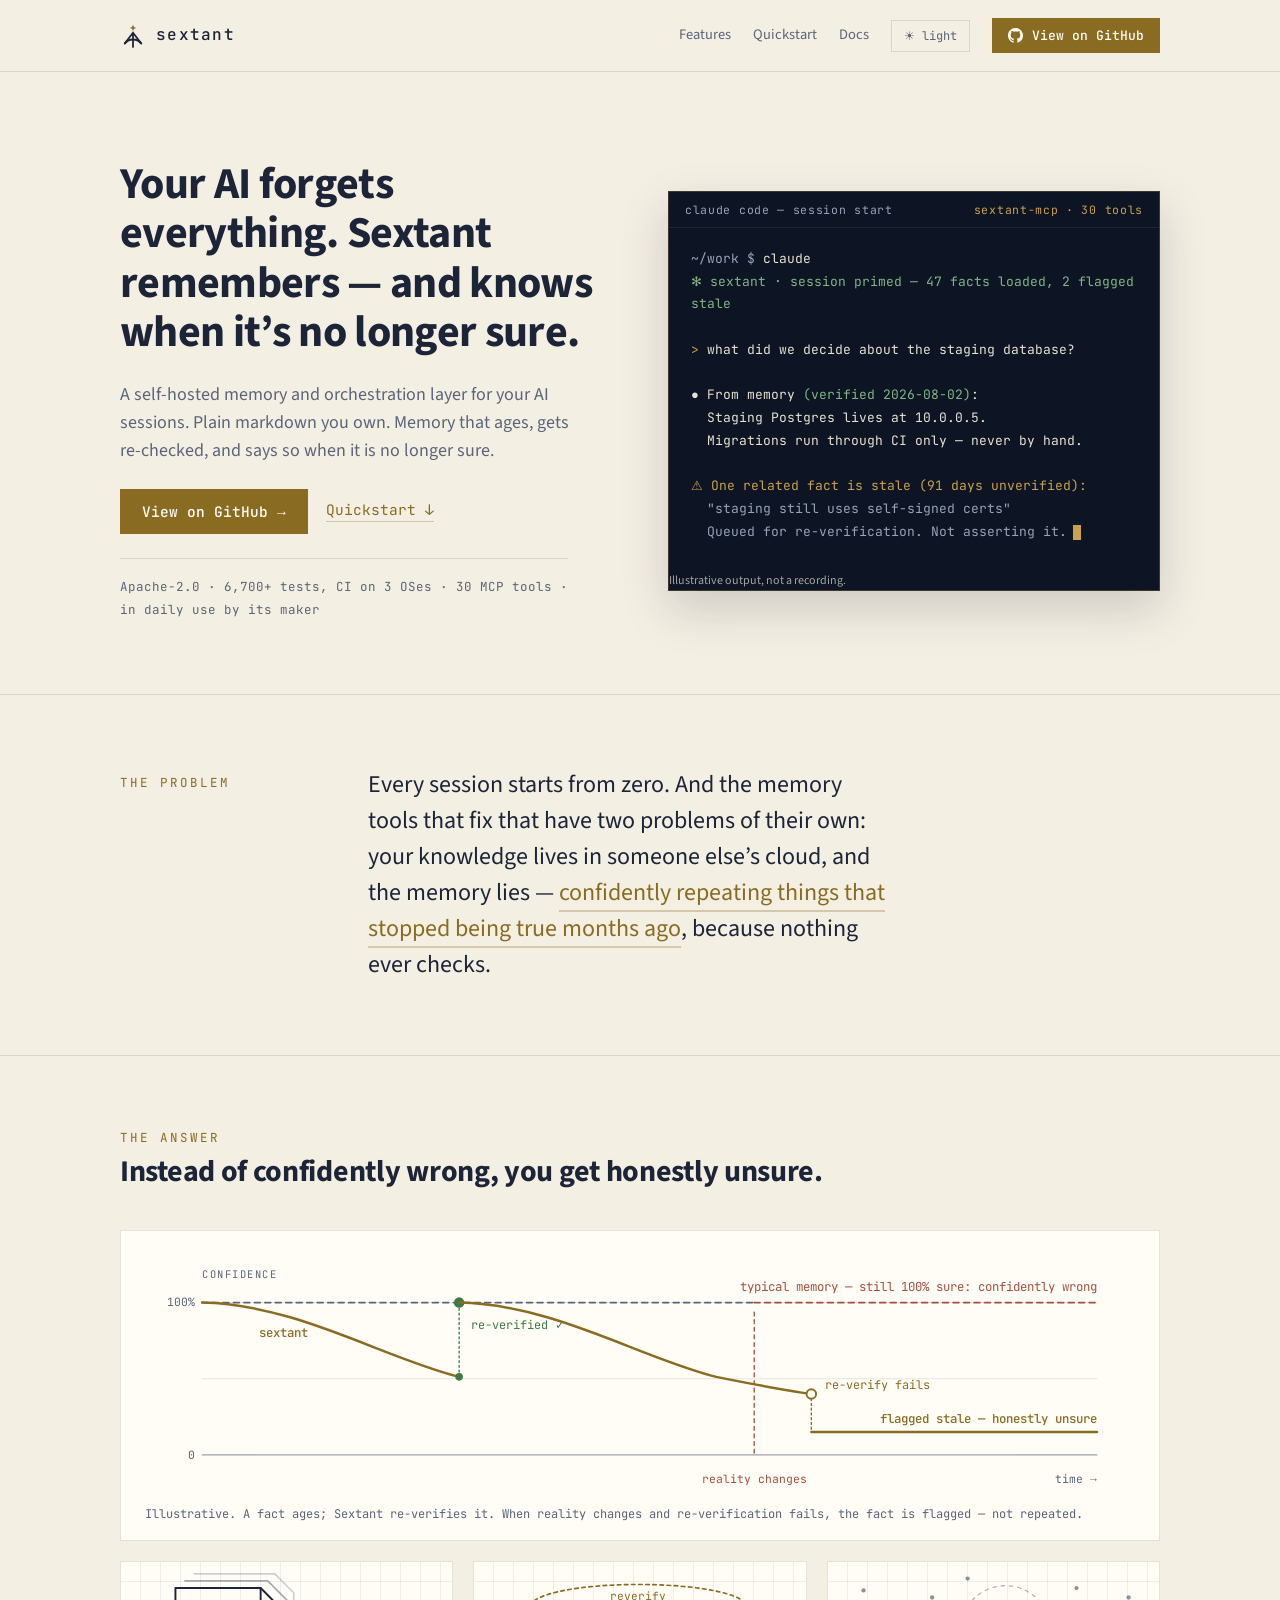
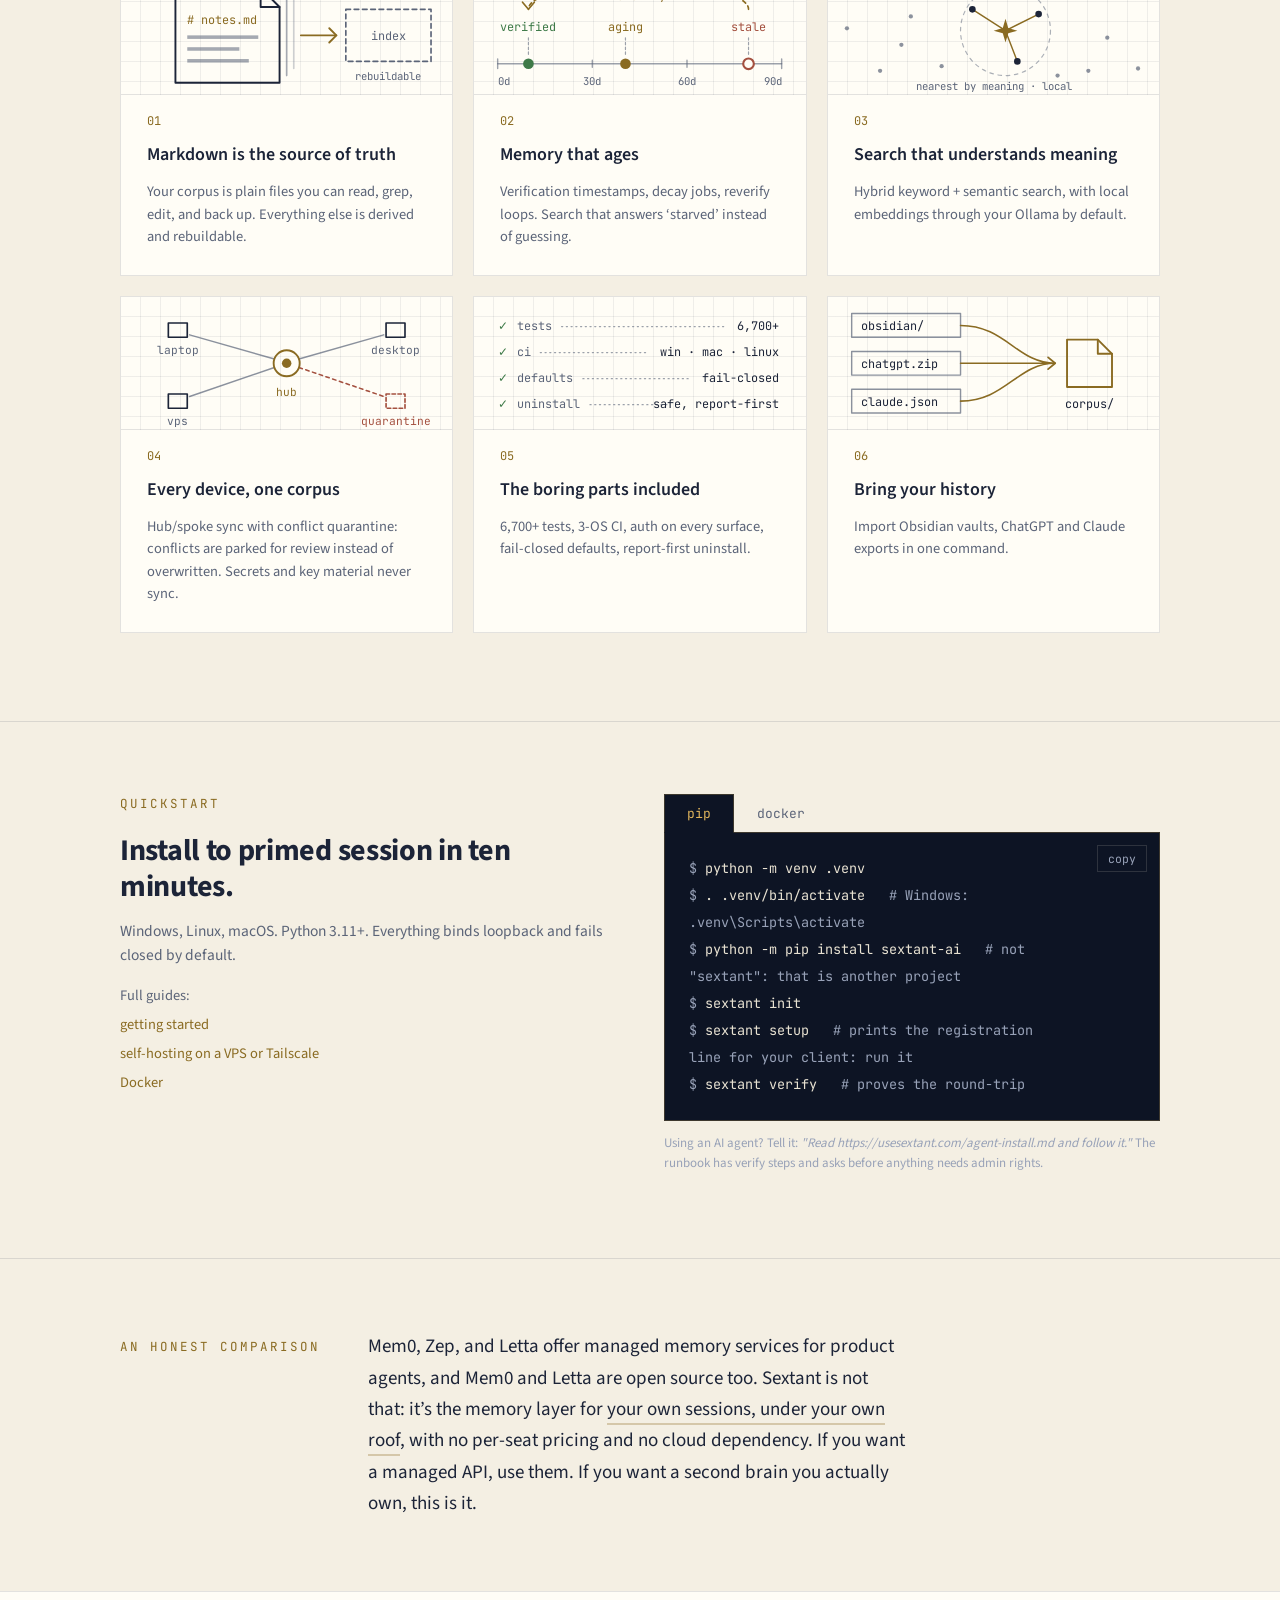
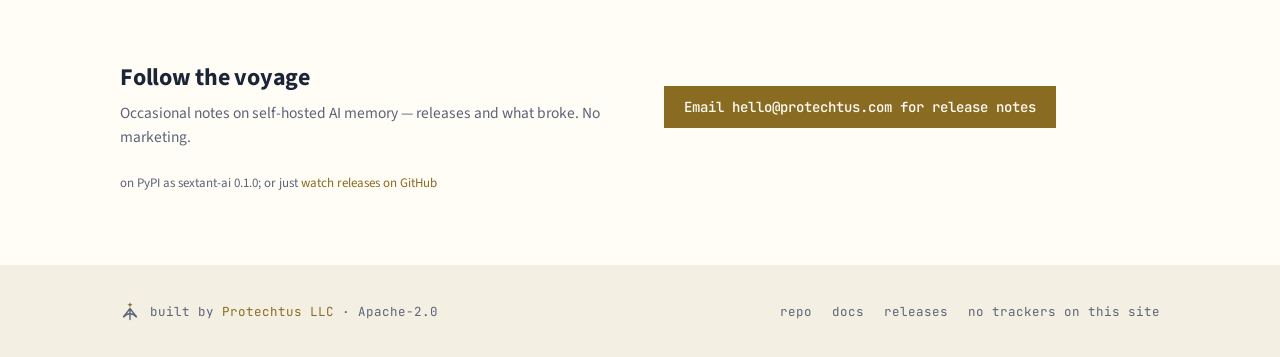
==== index.html @ b3122907 "facts: refresh printed numbers (2026-11-25) keys: sextant.tests_rounded, sextant.version_v, site.ver" ====
<!doctype html>
<html lang="en">
<head>
<meta charset="utf-8">
<meta name="viewport" content="width=device-width,initial-scale=1">
<title>Sextant: open-source AI memory that knows when it’s no longer sure</title>
<meta name="description" content="Open-source, self-hosted memory and orchestration for your AI sessions and agents: an MCP server, plain Markdown you own, memory that ages, gets re-checked and says when it is unsure.">
<meta name="theme-color" content="#0A0F1C">
<script>(function(){var t;try{t=localStorage.getItem('sextant-theme')}catch(e){}if(!t)t=matchMedia('(prefers-color-scheme: light)').matches?'light':'dark';document.documentElement.dataset.theme=t})()</script>
<link rel="preload" href="assets/fonts/source-sans-3-400.woff2" as="font" type="font/woff2" crossorigin>
<link rel="preload" href="assets/fonts/source-sans-3-700.woff2" as="font" type="font/woff2" crossorigin>
<link rel="stylesheet" href="assets/site.css">
<link rel="icon" href="favicon.ico" sizes="any">
<link rel="icon" href="brand/favicon/favicon.svg" type="image/svg+xml">
<link rel="apple-touch-icon" href="brand/favicon/apple-touch-icon.png">
<link rel="manifest" href="site.webmanifest">
<link rel="canonical" href="https://usesextant.com/">
<meta property="og:type" content="website">
<meta property="og:site_name" content="Sextant">
<meta property="og:title" content="Sextant — open-source, self-hosted AI memory">
<meta property="og:description" content="Instead of confidently wrong, you get honestly unsure.">
<meta property="og:url" content="https://usesextant.com/">
<meta property="og:image" content="https://usesextant.com/brand/social/og-image-1200x630.png">
<meta property="og:image:width" content="1200"><meta property="og:image:height" content="630">
<meta property="og:image:alt" content="Sextant: Your AI forgets everything. Sextant remembers — and knows when it’s no longer sure.">
<meta name="twitter:card" content="summary_large_image">
<script type="application/ld+json">{"@context":"https://schema.org","@type":"SoftwareApplication","name":"Sextant","applicationCategory":"DeveloperApplication","operatingSystem":"Windows, macOS, Linux","license":"https://www.apache.org/licenses/LICENSE-2.0","url":"https://usesextant.com","codeRepository":"https://github.com/protechtus/sextant","offers":{"@type":"Offer","price":"0","priceCurrency":"USD"},"isAccessibleForFree":true,"keywords":"AI agent memory, MCP server, Model Context Protocol, local-first, self-hosted, LLM orchestration, open source","author":{"@type":"Organization","@id":"https://protechtus.com/#org","name":"Protechtus LLC","url":"https://protechtus.com","sameAs":["https://github.com/protechtus","https://pittsjay.com/protechtus.html"]},"creator":{"@type":"Person","@id":"https://pittsjay.com/#person","name":"Jay Pitts","url":"https://pittsjay.com/"}}</script>
</head>
<body>
<a class="skip" href="#main">Skip to content</a>
<nav class="top" aria-label="Primary"><div class="wrap">
<a class="brand" href="/" aria-label="Sextant home"><svg width="26" height="26" viewBox="0 0 32 32" aria-hidden="true"><path d="M16 2 L17.2 4.8 L20 6 L17.2 7.2 L16 10 L14.8 7.2 L12 6 L14.8 4.8 Z" fill="var(--brass)"/><path d="M16 12 L6 25 M16 12 L26 25 M16 12 L16 29.5" stroke="currentColor" stroke-width="2.2" fill="none" stroke-linecap="round" stroke-linejoin="round"/><path d="M6 25 A13 13 0 0 1 26 25" stroke="currentColor" stroke-width="2.6" fill="none" stroke-linecap="round"/></svg><span>sextant</span></a>
<div class="nav-links"><a href="#features">Features</a><a href="#quickstart">Quickstart</a><a href="https://github.com/protechtus/sextant/tree/main/docs">Docs</a><button class="ghost" id="theme" type="button">☾ dark</button><a class="btn sm" href="https://github.com/protechtus/sextant"><svg width="15" height="15" viewBox="0 0 16 16" fill="currentColor" aria-hidden="true"><path d="M8 0C3.58 0 0 3.58 0 8c0 3.54 2.29 6.53 5.47 7.59.4.07.55-.17.55-.38 0-.19-.01-.82-.01-1.49-2.01.37-2.53-.49-2.69-.94-.09-.23-.48-.94-.82-1.13-.28-.15-.68-.52-.01-.53.63-.01 1.08.58 1.23.82.72 1.21 1.87.87 2.33.66.07-.52.28-.87.51-1.07-1.78-.2-3.640-.89-3.64-3.95 0-.87.31-1.59.82-2.15-.08-.2-.36-1.02.08-2.12 0 0 .67-.21 2.2.82.64-.18 1.32-.27 2-.27s1.36.09 2 .27c1.53-1.04 2.2-.82 2.2-.82.44 1.1.16 1.92.08 2.12.51.56.82 1.27.82 2.15 0 3.070-1.87 3.75-3.65 3.95.29.25.54.73.54 1.48 0 1.07-.01 1.93-.01 2.2 0 .21.15.46.55.38A8.01 8.01 0 0 0 16 8c0-4.42-3.58-8-8-8z"/></svg> View on GitHub</a></div>
</div></nav>
<main id="main">
<header class="hero" id="top"><div class="stars" aria-hidden="true"></div><div class="wrap">
<div class="hero-copy">
<h1>Your AI forgets everything. Sextant remembers — and knows when it’s no longer sure.</h1>
<p class="lede">A self-hosted memory and orchestration layer for your AI sessions. Plain markdown you own. Memory that ages, gets re-checked, and says so when it is no longer sure.</p>
<div class="ctas"><a class="btn" href="https://github.com/protechtus/sextant">View on GitHub →</a><a class="textlink" href="#quickstart">Quickstart ↓</a></div>
<p class="proof"><span data-fact="sextant.license">Apache-2.0</span> · <span data-fact="sextant.tests_rounded">6,700+</span> tests, CI on <span data-fact="sextant.ci_os_count">3</span> OSes · <span data-fact="sextant.mcp_tools">30</span> MCP tools · in daily use by its maker</p>
</div>
<figure class="term" style="margin:0" aria-label="Example Claude Code session primed by Sextant">
<div class="term-bar"><span>claude code — session start</span><b>sextant-mcp · <span data-fact="sextant.mcp_tools">30</span> tools</b></div>
<pre><span class="t-mut">~/work $</span> claude
<span class="t-ok">✻ sextant · session primed — 47 facts loaded, 2 flagged stale</span>

<span class="t-warn">&gt;</span> what did we decide about the staging database?

● From memory <span class="t-ok">(verified 2026-08-02)</span>:
  Staging Postgres lives at 10.0.0.5.
  Migrations run through CI only — never by hand.

<span class="t-warn">⚠ One related fact is stale (91 days unverified):</span>
<span class="t-mut">  "staging still uses self-signed certs"
  Queued for re-verification. Not asserting it.</span><span class="cursor" aria-hidden="true"></span></pre>
<figcaption style="font-size:12px;opacity:.7;margin-top:8px">Illustrative output, not a recording.</figcaption></figure>
</div></header>

<section class="band" aria-labelledby="k-problem"><div class="wrap split">
<div class="kicker" id="k-problem">The problem</div>
<p class="statement">Every session starts from zero. And the memory tools that fix that have two problems of their own: your knowledge lives in someone else’s cloud, and the memory lies — <em>confidently repeating things that stopped being true months ago</em>, because nothing ever checks.</p>
</div></section>

<section class="band" id="features" aria-labelledby="h-features"><div class="wrap">
<div class="kicker">The answer</div>
<h2 id="h-features">Instead of confidently wrong, you get honestly unsure.</h2>
<figure class="chart"><div class="chart-scroll"><svg viewBox="0 0 1040 250" role="img" aria-label="Confidence over time: typical memory stays 100 percent sure after reality changes; Sextant decays, re-verifies, and flags the fact stale" style="display:block;width:100%;min-width:680px"><path d="M60 50 H1000 M60 130 H1000" fill="none" stroke-width="1" stroke-linecap="round" stroke-linejoin="round" style="stroke:var(--muted)" opacity=".18"></path><text x="52" y="54" text-anchor="end" font-family="JetBrains Mono, monospace" font-size="12"  style="fill:var(--muted)">100%</text><text x="52" y="214" text-anchor="end" font-family="JetBrains Mono, monospace" font-size="12"  style="fill:var(--muted)">0</text><text x="60" y="24" text-anchor="start" font-family="JetBrains Mono, monospace" font-size="11" letter-spacing="1.6" style="fill:var(--muted)">CONFIDENCE</text><text x="1000" y="240" text-anchor="end" font-family="JetBrains Mono, monospace" font-size="12"  style="fill:var(--muted)">time →</text><path d="M60 210 H1000" fill="none" stroke-width="1.2" stroke-linecap="round" stroke-linejoin="round" style="stroke:var(--muted)" opacity=".6"></path><path d="M640 60 V210" fill="none" stroke-width="1.4" stroke-linecap="round" stroke-linejoin="round" style="stroke:var(--red)" stroke-dasharray="4 4"></path><text x="640" y="240" text-anchor="middle" font-family="JetBrains Mono, monospace" font-size="12"  style="fill:var(--red)">reality changes</text><path d="M60 50 H640" fill="none" stroke-width="2" stroke-linecap="round" stroke-linejoin="round" style="stroke:var(--muted)" stroke-dasharray="6 5"></path><path d="M640 50 H1000" fill="none" stroke-width="2" stroke-linecap="round" stroke-linejoin="round" style="stroke:var(--red)" stroke-dasharray="6 5"></path><text x="1000" y="38" text-anchor="end" font-family="JetBrains Mono, monospace" font-size="13"  style="fill:var(--red)">typical memory — still 100% sure: confidently wrong</text><path d="M60 50 C160 52 250 108 330 128" fill="none" stroke-width="2.6" stroke-linecap="round" stroke-linejoin="round" style="stroke:var(--brass)"></path><path d="M330 128 V50" fill="none" stroke-width="1.4" stroke-linecap="round" stroke-linejoin="round" style="stroke:var(--green)" stroke-dasharray="2 3"></path><circle cx="330" cy="128" r="4" style="fill:var(--green)"></circle><circle cx="330" cy="50" r="5.5" style="fill:var(--green)"></circle><text x="342" y="78" text-anchor="start" font-family="JetBrains Mono, monospace" font-size="12.5"  style="fill:var(--green)">re-verified ✓</text><path d="M330 50 C430 52 520 108 600 128 C640 136 670 142 700 146" fill="none" stroke-width="2.6" stroke-linecap="round" stroke-linejoin="round" style="stroke:var(--brass)"></path><circle cx="700" cy="146" r="5" fill="none" stroke-width="2" stroke-linecap="round" stroke-linejoin="round" style="stroke:var(--brass);fill:var(--panel)"></circle><text x="714" y="141" text-anchor="start" font-family="JetBrains Mono, monospace" font-size="12.5"  style="fill:var(--brass)">re-verify fails</text><path d="M700 151 V186" fill="none" stroke-width="1.4" stroke-linecap="round" stroke-linejoin="round" style="stroke:var(--brass)" stroke-dasharray="2 3"></path><path d="M700 186 H1000" fill="none" stroke-width="2.6" stroke-linecap="round" stroke-linejoin="round" style="stroke:var(--brass)"></path><text x="1000" y="176" text-anchor="end" font-family="JetBrains Mono, monospace" font-size="13" font-weight="500" style="fill:var(--brass)">flagged stale — honestly unsure</text><text x="120" y="86" text-anchor="start" font-family="JetBrains Mono, monospace" font-size="13" font-weight="500" style="fill:var(--brass)">sextant</text></svg></div><figcaption>Illustrative. A fact ages; Sextant re-verifies it. When reality changes and re-verification fails, the fact is flagged — not repeated.</figcaption></figure>
<ul class="features">
<li><div class="plate" aria-hidden="false"><svg viewBox="0 0 280 112" role="img" aria-label="A plain markdown file feeding a rebuildable index" style="display:block;width:100%;height:100%"><path d="M62 10 H130 L146 26 V90" fill="none" stroke-width="1.4" stroke-linecap="round" stroke-linejoin="round" style="stroke:var(--muted)" opacity=".3"></path><path d="M54 16 H124 L140 32 V96" fill="none" stroke-width="1.4" stroke-linecap="round" stroke-linejoin="round" style="stroke:var(--muted)" opacity=".55"></path><path d="M46 22 H118 L134 38 V102 H46 Z" fill="none" stroke-width="1.6" stroke-linecap="round" stroke-linejoin="round" style="stroke:var(--text)"></path><path d="M118 22 V38 H134" fill="none" stroke-width="1.6" stroke-linecap="round" stroke-linejoin="round" style="stroke:var(--text)"></path><text x="56" y="52" text-anchor="start" font-family="JetBrains Mono, monospace" font-size="10"  style="fill:var(--brass)"># notes.md</text><rect x="56" y="62" width="60" height="3" style="fill:var(--muted)" opacity=".55"></rect><rect x="56" y="72" width="44" height="3" style="fill:var(--muted)" opacity=".55"></rect><rect x="56" y="82" width="52" height="3" style="fill:var(--muted)" opacity=".55"></rect><path d="M152 62 H182" fill="none" stroke-width="1.6" stroke-linecap="round" stroke-linejoin="round" style="stroke:var(--brass)"></path><path d="M176 56 L182 62 L176 68" fill="none" stroke-width="1.6" stroke-linecap="round" stroke-linejoin="round" style="stroke:var(--brass)"></path><rect x="190" y="40" width="72" height="44" stroke-dasharray="4 3" fill="none" stroke-width="1.4" stroke-linecap="round" stroke-linejoin="round" style="stroke:var(--muted)"></rect><text x="226" y="66" text-anchor="middle" font-family="JetBrains Mono, monospace" font-size="10"  style="fill:var(--muted)">index</text><text x="226" y="100" text-anchor="middle" font-family="JetBrains Mono, monospace" font-size="9"  style="fill:var(--muted)">rebuildable</text></svg></div><span class="n">01</span><h3>Markdown is the source of truth</h3><p>Your corpus is plain files you can read, grep, edit, and back up. Everything else is derived and rebuildable.</p></li>
<li><div class="plate" aria-hidden="false"><svg viewBox="0 0 280 112" role="img" aria-label="Facts aging from verified to stale, then re-verified" style="display:block;width:100%;height:100%"><path d="M232 40 C232 12 46 12 46 40" fill="none" stroke-width="1.4" stroke-linecap="round" stroke-linejoin="round" style="stroke:var(--brass)" stroke-dasharray="3 3"></path><path d="M41 34 L46 40 L51 34" fill="none" stroke-width="1.4" stroke-linecap="round" stroke-linejoin="round" style="stroke:var(--brass)"></path><text x="139" y="32" text-anchor="middle" font-family="JetBrains Mono, monospace" font-size="9.5"  style="fill:var(--brass)">reverify</text><text x="46" y="58" text-anchor="middle" font-family="JetBrains Mono, monospace" font-size="10"  style="fill:var(--green)">verified</text><text x="128" y="58" text-anchor="middle" font-family="JetBrains Mono, monospace" font-size="10"  style="fill:var(--brass)">aging</text><text x="232" y="58" text-anchor="middle" font-family="JetBrains Mono, monospace" font-size="10"  style="fill:var(--red)">stale</text><path d="M46 64 V79 M128 64 V79 M232 64 V79" fill="none" stroke-width="1" stroke-linecap="round" stroke-linejoin="round" style="stroke:var(--muted)" stroke-dasharray="2 2" opacity=".6"></path><path d="M20 86 H260" fill="none" stroke-width="1.2" stroke-linecap="round" stroke-linejoin="round" style="stroke:var(--muted)" opacity=".6"></path><path d="M20 82 V90 M100 83 V89 M180 83 V89 M260 82 V90" fill="none" stroke-width="1.2" stroke-linecap="round" stroke-linejoin="round" style="stroke:var(--muted)" opacity=".6"></path><circle cx="46" cy="86" r="4.5" style="fill:var(--green)"></circle><circle cx="128" cy="86" r="4.5" style="fill:var(--brass)"></circle><circle cx="232" cy="86" r="4.5" fill="none" stroke-width="1.8" stroke-linecap="round" stroke-linejoin="round" style="stroke:var(--red);fill:var(--panel)"></circle><text x="20" y="104" text-anchor="start" font-family="JetBrains Mono, monospace" font-size="9"  style="fill:var(--muted)">0d</text><text x="100" y="104" text-anchor="middle" font-family="JetBrains Mono, monospace" font-size="9"  style="fill:var(--muted)">30d</text><text x="180" y="104" text-anchor="middle" font-family="JetBrains Mono, monospace" font-size="9"  style="fill:var(--muted)">60d</text><text x="260" y="104" text-anchor="end" font-family="JetBrains Mono, monospace" font-size="9"  style="fill:var(--muted)">90d</text></svg></div><span class="n">02</span><h3>Memory that ages</h3><p>Verification timestamps, decay jobs, reverify loops. Search that answers ‘starved’ instead of guessing.</p></li>
<li><div class="plate" aria-hidden="false"><svg viewBox="0 0 280 112" role="img" aria-label="A query star connected to its nearest neighbours by meaning" style="display:block;width:100%;height:100%"><circle cx="150" cy="58" r="38" fill="none" stroke-width="1" stroke-linecap="round" stroke-linejoin="round" style="stroke:var(--muted)" stroke-dasharray="3 4" opacity=".5"></circle><circle cx="30" cy="24" r="1.8" style="fill:var(--muted)" opacity=".7"></circle><circle cx="62" cy="70" r="1.8" style="fill:var(--muted)" opacity=".7"></circle><circle cx="44" cy="92" r="1.8" style="fill:var(--muted)" opacity=".7"></circle><circle cx="88" cy="30" r="1.8" style="fill:var(--muted)" opacity=".7"></circle><circle cx="96" cy="88" r="1.8" style="fill:var(--muted)" opacity=".7"></circle><circle cx="210" cy="22" r="1.8" style="fill:var(--muted)" opacity=".7"></circle><circle cx="236" cy="64" r="1.8" style="fill:var(--muted)" opacity=".7"></circle><circle cx="254" cy="30" r="1.8" style="fill:var(--muted)" opacity=".7"></circle><circle cx="220" cy="92" r="1.8" style="fill:var(--muted)" opacity=".7"></circle><circle cx="262" cy="90" r="1.8" style="fill:var(--muted)" opacity=".7"></circle><circle cx="16" cy="56" r="1.8" style="fill:var(--muted)" opacity=".7"></circle><circle cx="194" cy="96" r="1.8" style="fill:var(--muted)" opacity=".7"></circle><circle cx="70" cy="46" r="1.8" style="fill:var(--muted)" opacity=".7"></circle><circle cx="118" cy="14" r="1.8" style="fill:var(--muted)" opacity=".7"></circle><path d="M150 58 L122 40 M150 58 L178 44 M150 58 L160 84" fill="none" stroke-width="1.2" stroke-linecap="round" stroke-linejoin="round" style="stroke:var(--brass)"></path><circle cx="122" cy="40" r="2.8" style="fill:var(--text)"></circle><circle cx="178" cy="44" r="2.8" style="fill:var(--text)"></circle><circle cx="160" cy="84" r="2.8" style="fill:var(--text)"></circle><path d="M150 48 L152.3 55.7 L160 58 L152.3 60.3 L150 68 L147.7 60.3 L140 58 L147.7 55.7 Z" style="fill:var(--brass)"></path><text x="140" y="108" text-anchor="middle" font-family="JetBrains Mono, monospace" font-size="9"  style="fill:var(--muted)">nearest by meaning · local</text></svg></div><span class="n">03</span><h3>Search that understands meaning</h3><p>Hybrid keyword + semantic search, with local embeddings through your Ollama by default.</p></li>
<li><div class="plate" aria-hidden="false"><svg viewBox="0 0 280 112" role="img" aria-label="Hub and spoke sync with a quarantined conflict" style="display:block;width:100%;height:100%"><path d="M129.6 52.4 L58 32 M150.4 52.4 L222 32 M129.6 59.6 L58 84" fill="none" stroke-width="1.3" stroke-linecap="round" stroke-linejoin="round" style="stroke:var(--muted)" opacity=".7"></path><path d="M150.4 59.6 L222 84" fill="none" stroke-width="1.3" stroke-linecap="round" stroke-linejoin="round" style="stroke:var(--red)" stroke-dasharray="3 3"></path><circle cx="140" cy="56" r="11" fill="none" stroke-width="1.6" stroke-linecap="round" stroke-linejoin="round" style="stroke:var(--brass)"></circle><circle cx="140" cy="56" r="4" style="fill:var(--brass)"></circle><rect x="40" y="22" width="16" height="12" fill="none" stroke-width="1.4" stroke-linecap="round" stroke-linejoin="round" style="stroke:var(--text)"></rect><rect x="224" y="22" width="16" height="12" fill="none" stroke-width="1.4" stroke-linecap="round" stroke-linejoin="round" style="stroke:var(--text)"></rect><rect x="40" y="82" width="16" height="12" fill="none" stroke-width="1.4" stroke-linecap="round" stroke-linejoin="round" style="stroke:var(--text)"></rect><rect x="224" y="82" width="16" height="12" stroke-dasharray="3 2" fill="none" stroke-width="1.4" stroke-linecap="round" stroke-linejoin="round" style="stroke:var(--red)"></rect><text x="48" y="48" text-anchor="middle" font-family="JetBrains Mono, monospace" font-size="9.5"  style="fill:var(--muted)">laptop</text><text x="232" y="48" text-anchor="middle" font-family="JetBrains Mono, monospace" font-size="9.5"  style="fill:var(--muted)">desktop</text><text x="48" y="108" text-anchor="middle" font-family="JetBrains Mono, monospace" font-size="9.5"  style="fill:var(--muted)">vps</text><text x="232" y="108" text-anchor="middle" font-family="JetBrains Mono, monospace" font-size="9.5"  style="fill:var(--red)">quarantine</text><text x="140" y="84" text-anchor="middle" font-family="JetBrains Mono, monospace" font-size="9.5"  style="fill:var(--brass)">hub</text></svg></div><span class="n">04</span><h3>Every device, one corpus</h3><p>Hub/spoke sync with conflict quarantine: conflicts are parked for review instead of overwritten. Secrets and key material never sync.</p></li>
<li><div class="plate" aria-hidden="false"><svg viewBox="0 0 280 112" role="img" aria-label="Readout: tests, CI, defaults, uninstall" style="display:block;width:100%;height:100%"><text x="20" y="28" text-anchor="start" font-family="JetBrains Mono, monospace" font-size="10"  style="fill:var(--green)">✓</text><text x="36" y="28" text-anchor="start" font-family="JetBrains Mono, monospace" font-size="10"  style="fill:var(--muted)">tests</text><path d="M74 25 H214" fill="none" stroke-width="1" stroke-linecap="round" stroke-linejoin="round" style="stroke:var(--muted)" stroke-dasharray="1 3" opacity=".6"></path><text x="258" y="28" text-anchor="end" font-family="JetBrains Mono, monospace" font-size="10"  style="fill:var(--text)" data-fact="sextant.tests_rounded">6,700+</text><text x="20" y="50" text-anchor="start" font-family="JetBrains Mono, monospace" font-size="10"  style="fill:var(--green)">✓</text><text x="36" y="50" text-anchor="start" font-family="JetBrains Mono, monospace" font-size="10"  style="fill:var(--muted)">ci</text><path d="M56 47 H148" fill="none" stroke-width="1" stroke-linecap="round" stroke-linejoin="round" style="stroke:var(--muted)" stroke-dasharray="1 3" opacity=".6"></path><text x="258" y="50" text-anchor="end" font-family="JetBrains Mono, monospace" font-size="10"  style="fill:var(--text)">win · mac · linux</text><text x="20" y="72" text-anchor="start" font-family="JetBrains Mono, monospace" font-size="10"  style="fill:var(--green)">✓</text><text x="36" y="72" text-anchor="start" font-family="JetBrains Mono, monospace" font-size="10"  style="fill:var(--muted)">defaults</text><path d="M92 69 H184" fill="none" stroke-width="1" stroke-linecap="round" stroke-linejoin="round" style="stroke:var(--muted)" stroke-dasharray="1 3" opacity=".6"></path><text x="258" y="72" text-anchor="end" font-family="JetBrains Mono, monospace" font-size="10"  style="fill:var(--text)">fail-closed</text><text x="20" y="94" text-anchor="start" font-family="JetBrains Mono, monospace" font-size="10"  style="fill:var(--green)">✓</text><text x="36" y="94" text-anchor="start" font-family="JetBrains Mono, monospace" font-size="10"  style="fill:var(--muted)">uninstall</text><path d="M98 91 H166" fill="none" stroke-width="1" stroke-linecap="round" stroke-linejoin="round" style="stroke:var(--muted)" stroke-dasharray="1 3" opacity=".6"></path><text x="258" y="94" text-anchor="end" font-family="JetBrains Mono, monospace" font-size="10"  style="fill:var(--text)">safe, report-first</text></svg></div><span class="n">05</span><h3>The boring parts included</h3><p><span data-fact="sextant.tests_rounded">6,700+</span> tests, <span data-fact="sextant.ci_os_count">3</span>-OS CI, auth on every surface, fail-closed defaults, report-first uninstall.</p></li>
<li><div class="plate" aria-hidden="false"><svg viewBox="0 0 280 112" role="img" aria-label="Three exports converging into one corpus" style="display:block;width:100%;height:100%"><rect x="20" y="14" width="92" height="20" fill="none" stroke-width="1.2" stroke-linecap="round" stroke-linejoin="round" style="stroke:var(--muted)" opacity=".7"></rect><rect x="20" y="46" width="92" height="20" fill="none" stroke-width="1.2" stroke-linecap="round" stroke-linejoin="round" style="stroke:var(--muted)" opacity=".7"></rect><rect x="20" y="78" width="92" height="20" fill="none" stroke-width="1.2" stroke-linecap="round" stroke-linejoin="round" style="stroke:var(--muted)" opacity=".7"></rect><text x="28" y="28" text-anchor="start" font-family="JetBrains Mono, monospace" font-size="10"  style="fill:var(--text)">obsidian/</text><text x="28" y="60" text-anchor="start" font-family="JetBrains Mono, monospace" font-size="10"  style="fill:var(--text)">chatgpt.zip</text><text x="28" y="92" text-anchor="start" font-family="JetBrains Mono, monospace" font-size="10"  style="fill:var(--text)">claude.json</text><path d="M112 24 C150 24 160 56 192 56 M112 56 H192 M112 88 C150 88 160 56 192 56" fill="none" stroke-width="1.3" stroke-linecap="round" stroke-linejoin="round" style="stroke:var(--brass)"></path><path d="M186 51 L192 56 L186 61" fill="none" stroke-width="1.5" stroke-linecap="round" stroke-linejoin="round" style="stroke:var(--brass)"></path><path d="M202 36 H228 L240 48 V76 H202 Z" fill="none" stroke-width="1.6" stroke-linecap="round" stroke-linejoin="round" style="stroke:var(--brass)"></path><path d="M228 36 V48 H240" fill="none" stroke-width="1.6" stroke-linecap="round" stroke-linejoin="round" style="stroke:var(--brass)"></path><text x="221" y="94" text-anchor="middle" font-family="JetBrains Mono, monospace" font-size="10"  style="fill:var(--text)">corpus/</text></svg></div><span class="n">06</span><h3>Bring your history</h3><p>Import Obsidian vaults, ChatGPT and Claude exports in one command.</p></li>
</ul>
</div></section>

<section class="band" id="quickstart" aria-labelledby="h-qs"><div class="wrap qs">
<div class="qs-intro">
<div class="kicker">Quickstart</div>
<h2 id="h-qs">Install to primed session in ten minutes.</h2>
<p>Windows, Linux, macOS. Python <span data-fact="sextant.python_floor">3.11+</span>. Everything binds loopback and fails closed by default.</p>
<div class="guides">Full guides:<br><a href="https://github.com/protechtus/sextant/blob/main/docs/GETTING-STARTED.md">getting started</a><br><a href="https://github.com/protechtus/sextant/blob/main/docs/HOWTO-self-hosting.md">self-hosting on a VPS or Tailscale</a><br><a href="https://github.com/protechtus/sextant/blob/main/docs/HOWTO-docker.md">Docker</a></div>
</div>
<div>
<div class="tabs" role="tablist" aria-label="Install method">
<button class="tab" role="tab" id="t-pip" aria-controls="p-pip" aria-selected="true" type="button">pip</button>
<button class="tab" role="tab" id="t-docker" aria-controls="p-docker" aria-selected="false" tabindex="-1" type="button">docker</button>
</div>
<div class="panel" role="tabpanel" id="p-pip" aria-labelledby="t-pip"><button class="copy" type="button">copy</button><pre><span class="t-mut" aria-hidden="true">$ </span><span class="cmd">python -m venv .venv</span>
<span class="t-mut" aria-hidden="true">$ </span><span class="cmd">. .venv/bin/activate</span>   <span class="t-mut"># Windows: .venv\Scripts\activate</span>
<span class="t-mut" aria-hidden="true">$ </span><span class="cmd">python -m pip install sextant-ai</span>   <span class="t-mut"># not &quot;sextant&quot;: that is another project</span>
<span class="t-mut" aria-hidden="true">$ </span><span class="cmd">sextant init</span>
<span class="t-mut" aria-hidden="true">$ </span><span class="cmd">sextant setup</span>   <span class="t-mut"># prints the registration line for your client: run it</span>
<span class="t-mut" aria-hidden="true">$ </span><span class="cmd">sextant verify</span>   <span class="t-mut"># proves the round-trip</span></pre></div>
<div class="panel" role="tabpanel" id="p-docker" aria-labelledby="t-docker" hidden><button class="copy" type="button">copy</button><pre><span class="t-mut" aria-hidden="true">$ </span><span class="cmd">git clone https://github.com/protechtus/sextant.git &amp;&amp; cd sextant</span>
<span class="t-mut" aria-hidden="true">$ </span><span class="cmd">python3 -c &quot;import secrets; print(f'ATLAS_MCP_TOKEN={secrets.token_urlsafe(32)}'); print(f'ATLAS_WEB_API_KEY={secrets.token_urlsafe(32)}')&quot; &gt; .env</span>   <span class="t-mut"># keys the stack refuses to start without</span>
<span class="t-mut" aria-hidden="true">$ </span><span class="cmd">docker compose up -d mcp web</span>
<span class="t-mut" aria-hidden="true">$ </span><span class="cmd">docker compose run --rm mcp sextant-init</span>   <span class="t-mut"># then point your client at the HTTP server (docs/HOWTO-docker.md)</span></pre></div>
<p class="t-mut" style="margin-top:12px;font-size:13px">Using an AI agent? Tell it: <em>"Read https://usesextant.com/agent-install.md and follow it."</em> The runbook has verify steps and asks before anything needs admin rights.</p>
</div>
</div></section>

<section class="band" aria-labelledby="k-compare"><div class="wrap split">
<div class="kicker" id="k-compare">An honest comparison</div>
<p class="compare">Mem0, Zep, and Letta offer managed memory services for product agents, and Mem0 and Letta are open source too. Sextant is not that: it’s the memory layer for <span>your own sessions, under your own roof</span>, with no per-seat pricing and no cloud dependency. If you want a managed API, use them. If you want a second brain you actually own, this is it.</p>
</div></section>

<section class="band signup" aria-labelledby="h-signup"><div class="wrap">
<div><h2 id="h-signup">Follow the voyage</h2><p>Occasional notes on self-hosted AI memory — releases and what broke. No marketing.</p></div>
<!-- Newsletter: Buttondown form goes here once the account exists; interim contact link -->
<div class="row"><a class="btn" href="mailto:hello@protechtus.com?subject=Sextant%20updates" style="padding:12px 20px;font-size:14px">Email hello@protechtus.com for release notes</a></div>
<small><span data-fact="sextant.dist_note">on PyPI as sextant-ai 0.1.0</span>; or just <a href="https://github.com/protechtus/sextant/releases">watch releases on GitHub</a></small>
</div></section>
</main>
<footer><div class="wrap"><div class="l"><svg width="20" height="20" viewBox="0 0 32 32" aria-hidden="true" style="color:var(--muted)"><path d="M16 2 L17.2 4.8 L20 6 L17.2 7.2 L16 10 L14.8 7.2 L12 6 L14.8 4.8 Z" fill="var(--brass)"/><path d="M16 12 L6 25 M16 12 L26 25 M16 12 L16 29.5" stroke="currentColor" stroke-width="2.2" fill="none" stroke-linecap="round" stroke-linejoin="round"/><path d="M6 25 A13 13 0 0 1 26 25" stroke="currentColor" stroke-width="2.6" fill="none" stroke-linecap="round"/></svg><span>built by <a href="https://protechtus.com">Protechtus LLC</a> · Apache-2.0</span></div><div class="r"><a href="https://github.com/protechtus/sextant">repo</a><a href="https://github.com/protechtus/sextant/tree/main/docs">docs</a><a href="https://github.com/protechtus/sextant/releases">releases</a><span>no trackers on this site</span></div></div></footer>
<script src="assets/site.js" defer></script>
</body>
</html>
---- assets/site.css ----
@font-face{font-family:'JetBrains Mono';font-style:normal;font-weight:400;font-display:swap;src:url(fonts/jetbrains-mono-400.woff2) format('woff2');unicode-range:U+0000-00FF, U+0131, U+0152-0153, U+02BB-02BC, U+02C6, U+02DA, U+02DC, U+0304, U+0308, U+0329, U+2000-206F, U+20AC, U+2122, U+2191, U+2193, U+2212, U+2215, U+FEFF, U+FFFD;}
@font-face{font-family:'JetBrains Mono';font-style:normal;font-weight:500;font-display:swap;src:url(fonts/jetbrains-mono-500.woff2) format('woff2');unicode-range:U+0000-00FF, U+0131, U+0152-0153, U+02BB-02BC, U+02C6, U+02DA, U+02DC, U+0304, U+0308, U+0329, U+2000-206F, U+20AC, U+2122, U+2191, U+2193, U+2212, U+2215, U+FEFF, U+FFFD;}
@font-face{font-family:'JetBrains Mono';font-style:normal;font-weight:700;font-display:swap;src:url(fonts/jetbrains-mono-700.woff2) format('woff2');unicode-range:U+0000-00FF, U+0131, U+0152-0153, U+02BB-02BC, U+02C6, U+02DA, U+02DC, U+0304, U+0308, U+0329, U+2000-206F, U+20AC, U+2122, U+2191, U+2193, U+2212, U+2215, U+FEFF, U+FFFD;}
@font-face{font-family:'Source Sans 3';font-style:normal;font-weight:400;font-display:swap;src:url(fonts/source-sans-3-400.woff2) format('woff2');unicode-range:U+0000-00FF, U+0131, U+0152-0153, U+02BB-02BC, U+02C6, U+02DA, U+02DC, U+0304, U+0308, U+0329, U+2000-206F, U+20AC, U+2122, U+2191, U+2193, U+2212, U+2215, U+FEFF, U+FFFD;}
@font-face{font-family:'Source Sans 3';font-style:normal;font-weight:600;font-display:swap;src:url(fonts/source-sans-3-600.woff2) format('woff2');unicode-range:U+0000-00FF, U+0131, U+0152-0153, U+02BB-02BC, U+02C6, U+02DA, U+02DC, U+0304, U+0308, U+0329, U+2000-206F, U+20AC, U+2122, U+2191, U+2193, U+2212, U+2215, U+FEFF, U+FFFD;}
@font-face{font-family:'Source Sans 3';font-style:normal;font-weight:700;font-display:swap;src:url(fonts/source-sans-3-700.woff2) format('woff2');unicode-range:U+0000-00FF, U+0131, U+0152-0153, U+02BB-02BC, U+02C6, U+02DA, U+02DC, U+0304, U+0308, U+0329, U+2000-206F, U+20AC, U+2122, U+2191, U+2193, U+2212, U+2215, U+FEFF, U+FFFD;}
:root{--bg:#0A0F1C;--panel:#0D1424;--text:#E8E2D2;--muted:#98A2B8;--brass:#C9A24B;--brass-hi:#E0B45C;--line:rgba(201,162,75,.22);--hair:rgba(232,226,210,.1);--on-brass:#0A0F1C;--green:#7FB685;--red:#C97B6B;--grid:rgba(232,226,210,.05);--mono:'JetBrains Mono',ui-monospace,SFMono-Regular,Menlo,Consolas,monospace;--sans:'Source Sans 3',system-ui,-apple-system,'Segoe UI',sans-serif;--pad:clamp(20px,4vw,40px);color-scheme:dark}
:root[data-theme=light]{--bg:#F4EFE3;--panel:#FFFDF6;--text:#1C2438;--muted:#5B6478;--brass:#8A6B22;--brass-hi:#6E5518;--line:rgba(138,107,34,.3);--hair:rgba(28,36,56,.12);--on-brass:#FFFDF6;--green:#3E7A48;--red:#A4503F;--grid:rgba(28,36,56,.07);color-scheme:light}
*,*::before,*::after{box-sizing:border-box}
html{scroll-behavior:smooth;-webkit-text-size-adjust:100%}
body{margin:0;background:var(--bg);color:var(--text);font:400 16px/1.55 var(--sans);-webkit-font-smoothing:antialiased}
a{color:var(--brass);text-decoration:none}a:hover{color:var(--brass-hi);text-decoration:underline}
:focus-visible{outline:2px solid var(--brass);outline-offset:2px}
::selection{background:rgba(201,162,75,.35)}
.skip{position:absolute;left:-999px;top:8px;background:var(--brass);color:var(--on-brass);padding:8px 14px;font-family:var(--mono);z-index:10}.skip:focus{left:8px}
.wrap{max-width:1120px;margin:0 auto;padding-inline:var(--pad)}
.mono{font-family:var(--mono)}
.kicker{font-family:var(--mono);font-size:12.5px;letter-spacing:.16em;color:var(--brass);text-transform:uppercase}
nav.top{border-bottom:1px solid var(--hair);position:relative;z-index:2}
nav.top .wrap{display:flex;align-items:center;justify-content:space-between;gap:16px 24px;padding-block:18px;flex-wrap:wrap}
.brand{display:flex;align-items:center;gap:10px;color:var(--text)}.brand:hover{text-decoration:none;color:var(--text)}
.brand span{font-family:var(--mono);font-size:16px;font-weight:500;letter-spacing:.08em}
.nav-links{display:flex;align-items:center;gap:22px;flex-wrap:wrap}
.nav-links>a:not(.btn){font-size:14.5px;color:var(--muted)}.nav-links>a:not(.btn):hover{color:var(--text)}
.btn{display:inline-flex;align-items:center;gap:9px;background:var(--brass);color:var(--on-brass);font:500 14.5px var(--mono);padding:13px 22px;border:0;cursor:pointer;transition:background .15s}
.btn:hover{background:var(--brass-hi);color:var(--on-brass);text-decoration:none}
.btn.sm{font-size:13px;padding:9px 16px}
.ghost{background:none;border:1px solid var(--hair);color:var(--muted);font:12px var(--mono);padding:7px 12px;cursor:pointer}.ghost:hover{border-color:var(--line);color:var(--text)}
.hero{position:relative;overflow:hidden}
.stars{position:absolute;inset:-60px 0 0;pointer-events:none;background-image:radial-gradient(1.2px 1.2px at 12% 30%,rgba(232,226,210,.5) 50%,transparent 51%),radial-gradient(1px 1px at 28% 68%,rgba(232,226,210,.35) 50%,transparent 51%),radial-gradient(1.4px 1.4px at 45% 22%,rgba(224,180,92,.5) 50%,transparent 51%),radial-gradient(1px 1px at 62% 55%,rgba(232,226,210,.3) 50%,transparent 51%),radial-gradient(1.2px 1.2px at 76% 18%,rgba(232,226,210,.45) 50%,transparent 51%),radial-gradient(1px 1px at 88% 72%,rgba(224,180,92,.4) 50%,transparent 51%),radial-gradient(1px 1px at 8% 85%,rgba(232,226,210,.3) 50%,transparent 51%),radial-gradient(1.3px 1.3px at 94% 40%,rgba(232,226,210,.4) 50%,transparent 51%);animation:drift 90s linear infinite alternate}
:root[data-theme=light] .stars{display:none}
@keyframes drift{to{transform:translateY(-60px)}}
@media (prefers-reduced-motion:reduce){.stars{animation:none}html{scroll-behavior:auto}}
.hero .wrap{position:relative;display:grid;grid-template-columns:repeat(auto-fit,minmax(min(100%,440px),1fr));gap:56px;align-items:center;padding-block:clamp(48px,8vw,88px) 72px}
.hero-copy{display:flex;flex-direction:column;gap:24px}
h1{margin:0;font-size:clamp(32px,4.4vw,44px);line-height:1.12;font-weight:700;letter-spacing:-.015em;text-wrap:pretty}
.lede{margin:0;font-size:18px;color:var(--muted);max-width:52ch;text-wrap:pretty}
.ctas{display:flex;align-items:center;gap:18px;flex-wrap:wrap}
.textlink{font:14.5px var(--mono);border-bottom:1px solid var(--line);padding-bottom:2px}.textlink:hover{text-decoration:none}
.proof{font:12.5px/1.9 var(--mono);color:var(--muted);border-top:1px solid var(--hair);padding-top:16px;margin:0;max-width:56ch}
.term{background:#0D1424;border:1px solid rgba(201,162,75,.25);box-shadow:0 24px 60px rgba(0,0,0,.45);color:#E8E2D2;min-width:0}
:root[data-theme=light] .term{box-shadow:0 18px 44px rgba(28,36,56,.18)}
.term-bar{display:flex;justify-content:space-between;gap:12px;padding:10px 16px;border-bottom:1px solid rgba(232,226,210,.08);font:11.5px var(--mono);letter-spacing:.06em;color:#98A2B8}.term-bar b{font-weight:400;color:#C9A24B}
.term pre{margin:0;padding:20px 22px;font:13px/1.75 var(--mono);white-space:pre-wrap;overflow-x:auto}
.t-mut{color:#98A2B8}.t-ok{color:#7FB685}.t-warn{color:#C9A24B}.t-err{color:#C97B6B}
.cursor{display:inline-block;width:8px;height:15px;background:#C9A24B;margin-left:6px;vertical-align:text-bottom;animation:blink 1.1s steps(1) infinite}
@keyframes blink{50%{opacity:0}}
section.band{border-top:1px solid var(--hair)}
section.band>.wrap{padding-block:72px}
.split{display:flex;flex-wrap:wrap;gap:20px 48px;align-items:flex-start}.split .kicker{padding-top:6px;flex:0 0 200px}
.statement{margin:0;font-size:clamp(20px,2.4vw,24px);line-height:1.5;max-width:44ch;text-wrap:pretty;flex:1 1 320px}
.statement em{font-style:normal;color:var(--brass);border-bottom:2px solid var(--line)}
.compare{margin:0;font-size:19px;line-height:1.65;max-width:60ch;text-wrap:pretty;flex:1 1 320px}
.compare span{border-bottom:2px solid var(--line)}
h2{margin:6px 0 0;font-size:clamp(25px,3vw,30px);line-height:1.2;font-weight:700;letter-spacing:-.01em}
.features{display:grid;grid-template-columns:repeat(auto-fit,minmax(min(100%,290px),1fr));gap:20px;margin-top:20px;padding:0;list-style:none}
.features li{overflow:hidden;border:1px solid var(--hair);background:var(--panel);padding:26px;display:flex;flex-direction:column;gap:12px;transition:border-color .15s}.features li:hover{border-color:var(--line)}
.features .n{font:12px var(--mono);color:var(--brass)}
.features h3{margin:0;font-size:18px;font-weight:600}
.features p{margin:0;font-size:14.5px;color:var(--muted)}
.qs{display:grid;grid-template-columns:repeat(auto-fit,minmax(min(100%,320px),1fr));gap:48px;align-items:start}
.qs-intro{display:flex;flex-direction:column;gap:14px}.qs-intro p{margin:0;color:var(--muted);font-size:15.5px}
.guides{font-size:14.5px;line-height:2;color:var(--muted)}
.tabs{display:flex}
.tab{font:13px var(--mono);padding:10px 22px;cursor:pointer;background:none;border:1px solid transparent;border-bottom:0;color:var(--muted)}
.tab[aria-selected=true]{background:#0D1424;border-color:rgba(201,162,75,.25);color:#E0B45C;margin-bottom:-1px;position:relative;z-index:1;border-bottom:1px solid #0D1424}
.panel{position:relative;background:#0D1424;border:1px solid rgba(201,162,75,.25);color:#E8E2D2}
.panel pre{margin:0;padding:22px 24px;padding-right:90px;font:13.5px/2 var(--mono);white-space:pre-wrap;word-break:break-word}
.copy{position:absolute;top:12px;right:12px;background:none;border:1px solid rgba(232,226,210,.15);color:#98A2B8;font:11.5px var(--mono);padding:5px 10px;cursor:pointer}.copy:hover{color:#E8E2D2;border-color:rgba(201,162,75,.4)}
.signup{background:var(--panel)}
.signup .wrap{display:grid;grid-template-columns:repeat(auto-fit,minmax(min(100%,340px),1fr));gap:24px 48px;align-items:center;padding-block:64px}
.signup h2{margin:0;font-size:24px}.signup p{margin:8px 0 0;color:var(--muted);font-size:15.5px}
.signup form{display:flex;flex-direction:column;gap:10px}
.row{display:flex;gap:10px;flex-wrap:wrap}
.row input{flex:1 1 220px;min-width:0;background:var(--bg);border:1px solid var(--hair);color:var(--text);font:14px var(--mono);padding:12px 14px}
.row input:focus{border-color:var(--line);outline:none}.row input:focus-visible{outline:2px solid var(--brass);outline-offset:2px}
.signup small{font-size:13px;color:var(--muted)}
footer .wrap{display:flex;align-items:center;justify-content:space-between;gap:16px 24px;flex-wrap:wrap;padding-block:36px;font:12.5px var(--mono);color:var(--muted)}
footer .l{display:flex;align-items:center;gap:10px}footer .r{display:flex;gap:20px;flex-wrap:wrap}footer .r a{color:var(--muted)}footer .r a:hover{color:var(--text)}
.sr{position:absolute;width:1px;height:1px;overflow:hidden;clip:rect(0 0 0 0);white-space:nowrap}
.plate{aspect-ratio:280/112;margin:-26px -26px 6px;border-bottom:1px solid var(--hair);background-image:linear-gradient(var(--grid) 1px,transparent 1px),linear-gradient(90deg,var(--grid) 1px,transparent 1px);background-size:20px 20px;background-position:-1px -1px}
.chart{margin:40px 0 0;border:1px solid var(--hair);background:var(--panel);padding:24px 24px 16px;display:flex;flex-direction:column;gap:12px}
.chart-scroll{overflow-x:auto}
.chart figcaption{font:12px/1.6 var(--mono);color:var(--muted)}
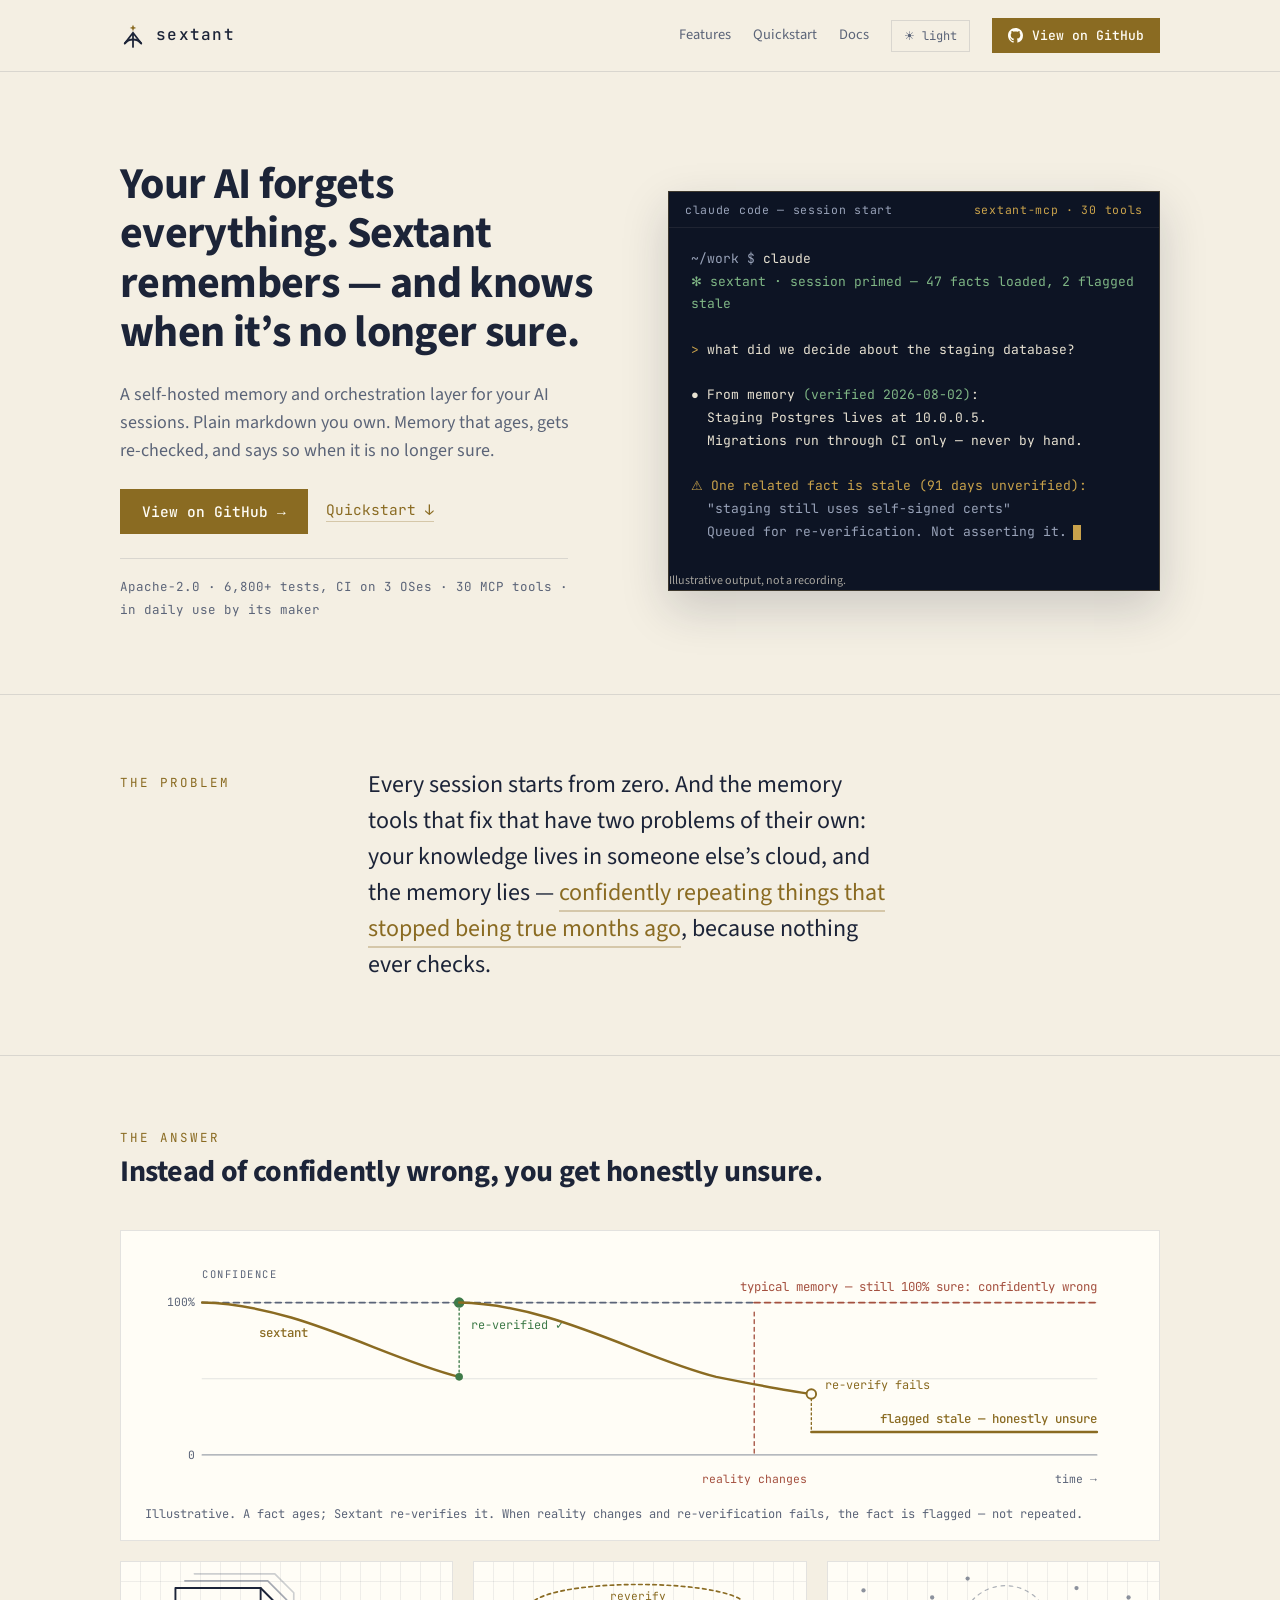
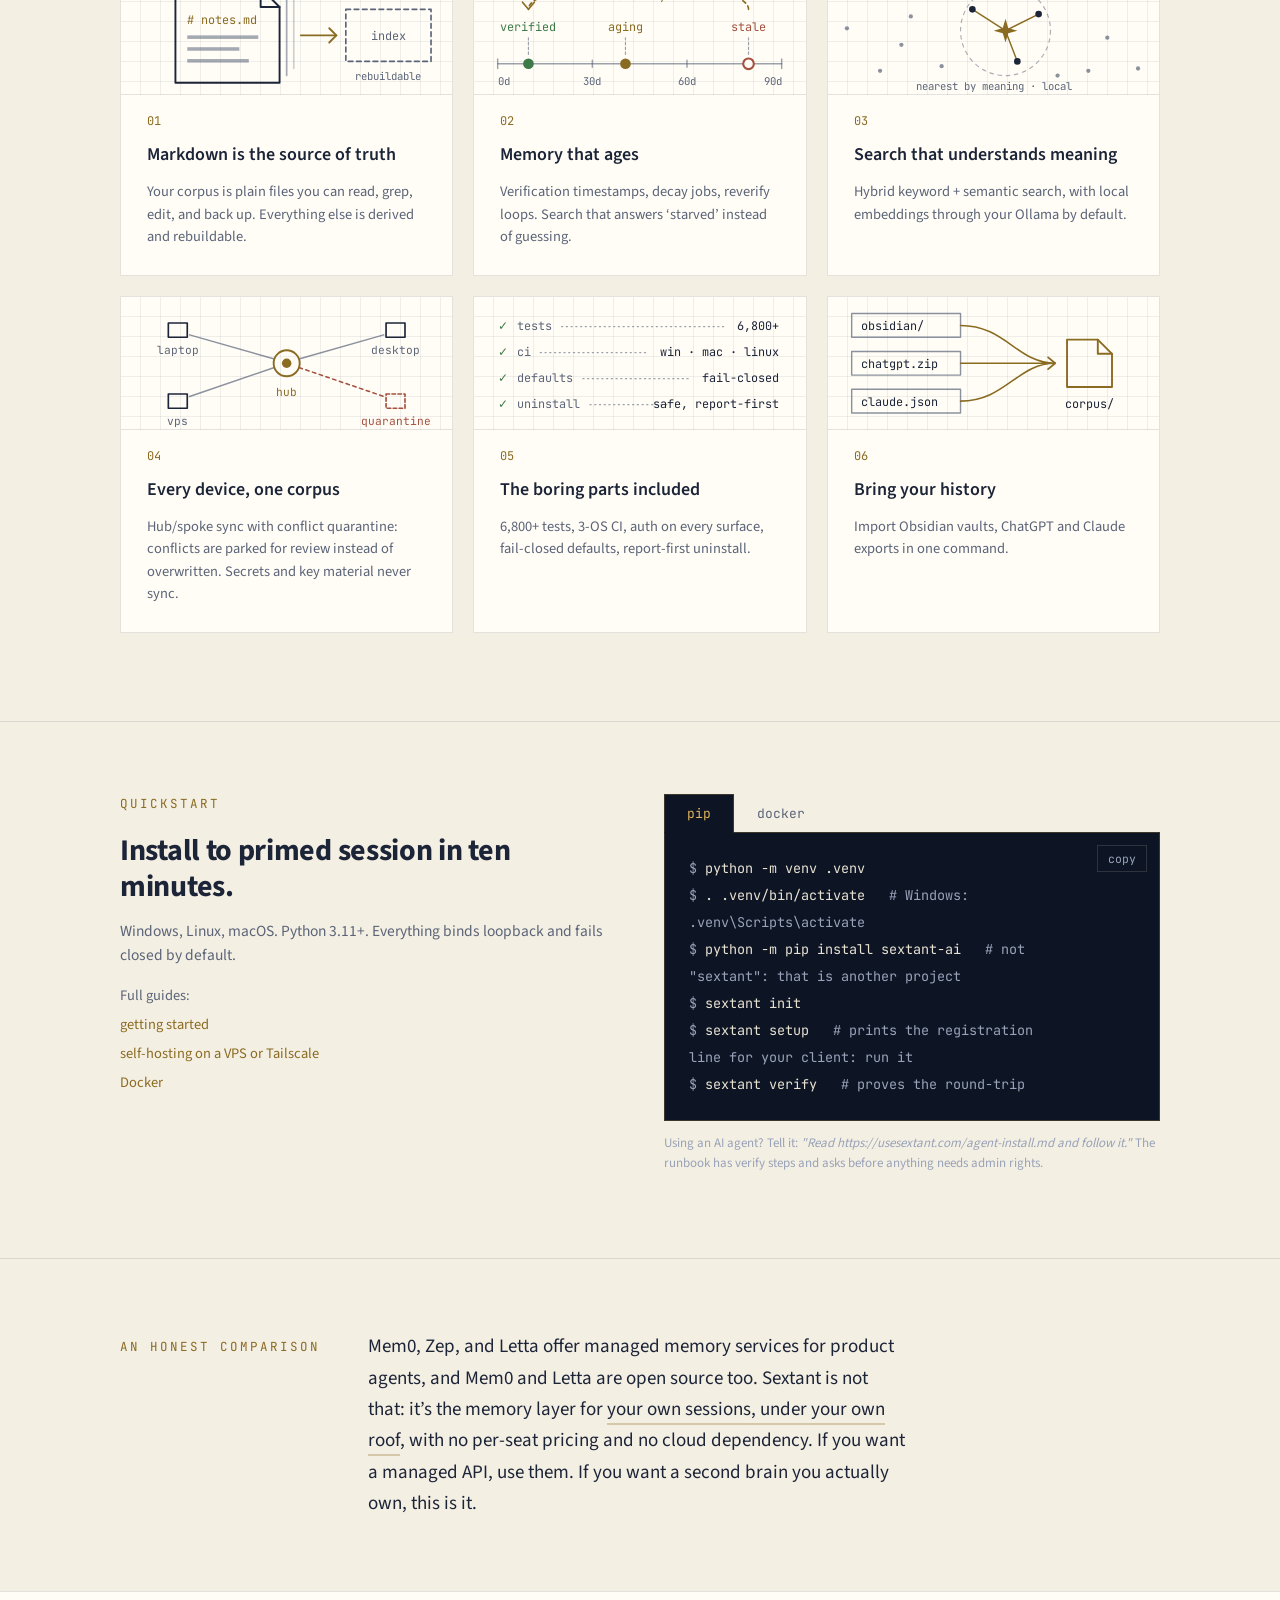
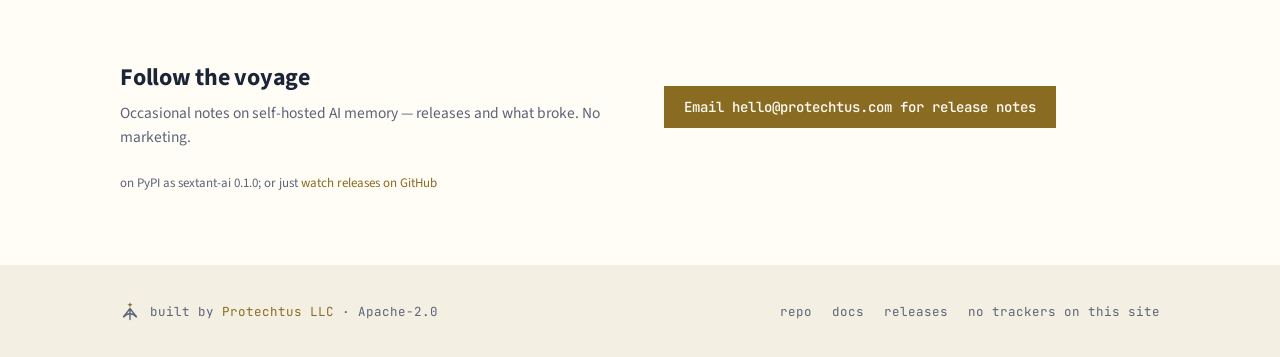
==== commit f32e6a05: "facts: refresh printed numbers (2026-11-25) keys: sextant.tests_rounded, sextant.version_v, site.ver" ====
--- a/index.html
+++ b/index.html
@@ -38,7 +38,7 @@
 <h1>Your AI forgets everything. Sextant remembers — and knows when it’s no longer sure.</h1>
 <p class="lede">A self-hosted memory and orchestration layer for your AI sessions. Plain markdown you own. Memory that ages, gets re-checked, and says so when it is no longer sure.</p>
 <div class="ctas"><a class="btn" href="https://github.com/protechtus/sextant">View on GitHub →</a><a class="textlink" href="#quickstart">Quickstart ↓</a></div>
-<p class="proof"><span data-fact="sextant.license">Apache-2.0</span> · <span data-fact="sextant.tests_rounded">6,700+</span> tests, CI on <span data-fact="sextant.ci_os_count">3</span> OSes · <span data-fact="sextant.mcp_tools">30</span> MCP tools · in daily use by its maker</p>
+<p class="proof"><span data-fact="sextant.license">Apache-2.0</span> · <span data-fact="sextant.tests_rounded">6,800+</span> tests, CI on <span data-fact="sextant.ci_os_count">3</span> OSes · <span data-fact="sextant.mcp_tools">30</span> MCP tools · in daily use by its maker</p>
 </div>
 <figure class="term" style="margin:0" aria-label="Example Claude Code session primed by Sextant">
 <div class="term-bar"><span>claude code — session start</span><b>sextant-mcp · <span data-fact="sextant.mcp_tools">30</span> tools</b></div>
@@ -71,7 +71,7 @@
 <li><div class="plate" aria-hidden="false"><svg viewBox="0 0 280 112" role="img" aria-label="Facts aging from verified to stale, then re-verified" style="display:block;width:100%;height:100%"><path d="M232 40 C232 12 46 12 46 40" fill="none" stroke-width="1.4" stroke-linecap="round" stroke-linejoin="round" style="stroke:var(--brass)" stroke-dasharray="3 3"></path><path d="M41 34 L46 40 L51 34" fill="none" stroke-width="1.4" stroke-linecap="round" stroke-linejoin="round" style="stroke:var(--brass)"></path><text x="139" y="32" text-anchor="middle" font-family="JetBrains Mono, monospace" font-size="9.5"  style="fill:var(--brass)">reverify</text><text x="46" y="58" text-anchor="middle" font-family="JetBrains Mono, monospace" font-size="10"  style="fill:var(--green)">verified</text><text x="128" y="58" text-anchor="middle" font-family="JetBrains Mono, monospace" font-size="10"  style="fill:var(--brass)">aging</text><text x="232" y="58" text-anchor="middle" font-family="JetBrains Mono, monospace" font-size="10"  style="fill:var(--red)">stale</text><path d="M46 64 V79 M128 64 V79 M232 64 V79" fill="none" stroke-width="1" stroke-linecap="round" stroke-linejoin="round" style="stroke:var(--muted)" stroke-dasharray="2 2" opacity=".6"></path><path d="M20 86 H260" fill="none" stroke-width="1.2" stroke-linecap="round" stroke-linejoin="round" style="stroke:var(--muted)" opacity=".6"></path><path d="M20 82 V90 M100 83 V89 M180 83 V89 M260 82 V90" fill="none" stroke-width="1.2" stroke-linecap="round" stroke-linejoin="round" style="stroke:var(--muted)" opacity=".6"></path><circle cx="46" cy="86" r="4.5" style="fill:var(--green)"></circle><circle cx="128" cy="86" r="4.5" style="fill:var(--brass)"></circle><circle cx="232" cy="86" r="4.5" fill="none" stroke-width="1.8" stroke-linecap="round" stroke-linejoin="round" style="stroke:var(--red);fill:var(--panel)"></circle><text x="20" y="104" text-anchor="start" font-family="JetBrains Mono, monospace" font-size="9"  style="fill:var(--muted)">0d</text><text x="100" y="104" text-anchor="middle" font-family="JetBrains Mono, monospace" font-size="9"  style="fill:var(--muted)">30d</text><text x="180" y="104" text-anchor="middle" font-family="JetBrains Mono, monospace" font-size="9"  style="fill:var(--muted)">60d</text><text x="260" y="104" text-anchor="end" font-family="JetBrains Mono, monospace" font-size="9"  style="fill:var(--muted)">90d</text></svg></div><span class="n">02</span><h3>Memory that ages</h3><p>Verification timestamps, decay jobs, reverify loops. Search that answers ‘starved’ instead of guessing.</p></li>
 <li><div class="plate" aria-hidden="false"><svg viewBox="0 0 280 112" role="img" aria-label="A query star connected to its nearest neighbours by meaning" style="display:block;width:100%;height:100%"><circle cx="150" cy="58" r="38" fill="none" stroke-width="1" stroke-linecap="round" stroke-linejoin="round" style="stroke:var(--muted)" stroke-dasharray="3 4" opacity=".5"></circle><circle cx="30" cy="24" r="1.8" style="fill:var(--muted)" opacity=".7"></circle><circle cx="62" cy="70" r="1.8" style="fill:var(--muted)" opacity=".7"></circle><circle cx="44" cy="92" r="1.8" style="fill:var(--muted)" opacity=".7"></circle><circle cx="88" cy="30" r="1.8" style="fill:var(--muted)" opacity=".7"></circle><circle cx="96" cy="88" r="1.8" style="fill:var(--muted)" opacity=".7"></circle><circle cx="210" cy="22" r="1.8" style="fill:var(--muted)" opacity=".7"></circle><circle cx="236" cy="64" r="1.8" style="fill:var(--muted)" opacity=".7"></circle><circle cx="254" cy="30" r="1.8" style="fill:var(--muted)" opacity=".7"></circle><circle cx="220" cy="92" r="1.8" style="fill:var(--muted)" opacity=".7"></circle><circle cx="262" cy="90" r="1.8" style="fill:var(--muted)" opacity=".7"></circle><circle cx="16" cy="56" r="1.8" style="fill:var(--muted)" opacity=".7"></circle><circle cx="194" cy="96" r="1.8" style="fill:var(--muted)" opacity=".7"></circle><circle cx="70" cy="46" r="1.8" style="fill:var(--muted)" opacity=".7"></circle><circle cx="118" cy="14" r="1.8" style="fill:var(--muted)" opacity=".7"></circle><path d="M150 58 L122 40 M150 58 L178 44 M150 58 L160 84" fill="none" stroke-width="1.2" stroke-linecap="round" stroke-linejoin="round" style="stroke:var(--brass)"></path><circle cx="122" cy="40" r="2.8" style="fill:var(--text)"></circle><circle cx="178" cy="44" r="2.8" style="fill:var(--text)"></circle><circle cx="160" cy="84" r="2.8" style="fill:var(--text)"></circle><path d="M150 48 L152.3 55.7 L160 58 L152.3 60.3 L150 68 L147.7 60.3 L140 58 L147.7 55.7 Z" style="fill:var(--brass)"></path><text x="140" y="108" text-anchor="middle" font-family="JetBrains Mono, monospace" font-size="9"  style="fill:var(--muted)">nearest by meaning · local</text></svg></div><span class="n">03</span><h3>Search that understands meaning</h3><p>Hybrid keyword + semantic search, with local embeddings through your Ollama by default.</p></li>
 <li><div class="plate" aria-hidden="false"><svg viewBox="0 0 280 112" role="img" aria-label="Hub and spoke sync with a quarantined conflict" style="display:block;width:100%;height:100%"><path d="M129.6 52.4 L58 32 M150.4 52.4 L222 32 M129.6 59.6 L58 84" fill="none" stroke-width="1.3" stroke-linecap="round" stroke-linejoin="round" style="stroke:var(--muted)" opacity=".7"></path><path d="M150.4 59.6 L222 84" fill="none" stroke-width="1.3" stroke-linecap="round" stroke-linejoin="round" style="stroke:var(--red)" stroke-dasharray="3 3"></path><circle cx="140" cy="56" r="11" fill="none" stroke-width="1.6" stroke-linecap="round" stroke-linejoin="round" style="stroke:var(--brass)"></circle><circle cx="140" cy="56" r="4" style="fill:var(--brass)"></circle><rect x="40" y="22" width="16" height="12" fill="none" stroke-width="1.4" stroke-linecap="round" stroke-linejoin="round" style="stroke:var(--text)"></rect><rect x="224" y="22" width="16" height="12" fill="none" stroke-width="1.4" stroke-linecap="round" stroke-linejoin="round" style="stroke:var(--text)"></rect><rect x="40" y="82" width="16" height="12" fill="none" stroke-width="1.4" stroke-linecap="round" stroke-linejoin="round" style="stroke:var(--text)"></rect><rect x="224" y="82" width="16" height="12" stroke-dasharray="3 2" fill="none" stroke-width="1.4" stroke-linecap="round" stroke-linejoin="round" style="stroke:var(--red)"></rect><text x="48" y="48" text-anchor="middle" font-family="JetBrains Mono, monospace" font-size="9.5"  style="fill:var(--muted)">laptop</text><text x="232" y="48" text-anchor="middle" font-family="JetBrains Mono, monospace" font-size="9.5"  style="fill:var(--muted)">desktop</text><text x="48" y="108" text-anchor="middle" font-family="JetBrains Mono, monospace" font-size="9.5"  style="fill:var(--muted)">vps</text><text x="232" y="108" text-anchor="middle" font-family="JetBrains Mono, monospace" font-size="9.5"  style="fill:var(--red)">quarantine</text><text x="140" y="84" text-anchor="middle" font-family="JetBrains Mono, monospace" font-size="9.5"  style="fill:var(--brass)">hub</text></svg></div><span class="n">04</span><h3>Every device, one corpus</h3><p>Hub/spoke sync with conflict quarantine: conflicts are parked for review instead of overwritten. Secrets and key material never sync.</p></li>
-<li><div class="plate" aria-hidden="false"><svg viewBox="0 0 280 112" role="img" aria-label="Readout: tests, CI, defaults, uninstall" style="display:block;width:100%;height:100%"><text x="20" y="28" text-anchor="start" font-family="JetBrains Mono, monospace" font-size="10"  style="fill:var(--green)">✓</text><text x="36" y="28" text-anchor="start" font-family="JetBrains Mono, monospace" font-size="10"  style="fill:var(--muted)">tests</text><path d="M74 25 H214" fill="none" stroke-width="1" stroke-linecap="round" stroke-linejoin="round" style="stroke:var(--muted)" stroke-dasharray="1 3" opacity=".6"></path><text x="258" y="28" text-anchor="end" font-family="JetBrains Mono, monospace" font-size="10"  style="fill:var(--text)" data-fact="sextant.tests_rounded">6,700+</text><text x="20" y="50" text-anchor="start" font-family="JetBrains Mono, monospace" font-size="10"  style="fill:var(--green)">✓</text><text x="36" y="50" text-anchor="start" font-family="JetBrains Mono, monospace" font-size="10"  style="fill:var(--muted)">ci</text><path d="M56 47 H148" fill="none" stroke-width="1" stroke-linecap="round" stroke-linejoin="round" style="stroke:var(--muted)" stroke-dasharray="1 3" opacity=".6"></path><text x="258" y="50" text-anchor="end" font-family="JetBrains Mono, monospace" font-size="10"  style="fill:var(--text)">win · mac · linux</text><text x="20" y="72" text-anchor="start" font-family="JetBrains Mono, monospace" font-size="10"  style="fill:var(--green)">✓</text><text x="36" y="72" text-anchor="start" font-family="JetBrains Mono, monospace" font-size="10"  style="fill:var(--muted)">defaults</text><path d="M92 69 H184" fill="none" stroke-width="1" stroke-linecap="round" stroke-linejoin="round" style="stroke:var(--muted)" stroke-dasharray="1 3" opacity=".6"></path><text x="258" y="72" text-anchor="end" font-family="JetBrains Mono, monospace" font-size="10"  style="fill:var(--text)">fail-closed</text><text x="20" y="94" text-anchor="start" font-family="JetBrains Mono, monospace" font-size="10"  style="fill:var(--green)">✓</text><text x="36" y="94" text-anchor="start" font-family="JetBrains Mono, monospace" font-size="10"  style="fill:var(--muted)">uninstall</text><path d="M98 91 H166" fill="none" stroke-width="1" stroke-linecap="round" stroke-linejoin="round" style="stroke:var(--muted)" stroke-dasharray="1 3" opacity=".6"></path><text x="258" y="94" text-anchor="end" font-family="JetBrains Mono, monospace" font-size="10"  style="fill:var(--text)">safe, report-first</text></svg></div><span class="n">05</span><h3>The boring parts included</h3><p><span data-fact="sextant.tests_rounded">6,700+</span> tests, <span data-fact="sextant.ci_os_count">3</span>-OS CI, auth on every surface, fail-closed defaults, report-first uninstall.</p></li>
+<li><div class="plate" aria-hidden="false"><svg viewBox="0 0 280 112" role="img" aria-label="Readout: tests, CI, defaults, uninstall" style="display:block;width:100%;height:100%"><text x="20" y="28" text-anchor="start" font-family="JetBrains Mono, monospace" font-size="10"  style="fill:var(--green)">✓</text><text x="36" y="28" text-anchor="start" font-family="JetBrains Mono, monospace" font-size="10"  style="fill:var(--muted)">tests</text><path d="M74 25 H214" fill="none" stroke-width="1" stroke-linecap="round" stroke-linejoin="round" style="stroke:var(--muted)" stroke-dasharray="1 3" opacity=".6"></path><text x="258" y="28" text-anchor="end" font-family="JetBrains Mono, monospace" font-size="10"  style="fill:var(--text)" data-fact="sextant.tests_rounded">6,800+</text><text x="20" y="50" text-anchor="start" font-family="JetBrains Mono, monospace" font-size="10"  style="fill:var(--green)">✓</text><text x="36" y="50" text-anchor="start" font-family="JetBrains Mono, monospace" font-size="10"  style="fill:var(--muted)">ci</text><path d="M56 47 H148" fill="none" stroke-width="1" stroke-linecap="round" stroke-linejoin="round" style="stroke:var(--muted)" stroke-dasharray="1 3" opacity=".6"></path><text x="258" y="50" text-anchor="end" font-family="JetBrains Mono, monospace" font-size="10"  style="fill:var(--text)">win · mac · linux</text><text x="20" y="72" text-anchor="start" font-family="JetBrains Mono, monospace" font-size="10"  style="fill:var(--green)">✓</text><text x="36" y="72" text-anchor="start" font-family="JetBrains Mono, monospace" font-size="10"  style="fill:var(--muted)">defaults</text><path d="M92 69 H184" fill="none" stroke-width="1" stroke-linecap="round" stroke-linejoin="round" style="stroke:var(--muted)" stroke-dasharray="1 3" opacity=".6"></path><text x="258" y="72" text-anchor="end" font-family="JetBrains Mono, monospace" font-size="10"  style="fill:var(--text)">fail-closed</text><text x="20" y="94" text-anchor="start" font-family="JetBrains Mono, monospace" font-size="10"  style="fill:var(--green)">✓</text><text x="36" y="94" text-anchor="start" font-family="JetBrains Mono, monospace" font-size="10"  style="fill:var(--muted)">uninstall</text><path d="M98 91 H166" fill="none" stroke-width="1" stroke-linecap="round" stroke-linejoin="round" style="stroke:var(--muted)" stroke-dasharray="1 3" opacity=".6"></path><text x="258" y="94" text-anchor="end" font-family="JetBrains Mono, monospace" font-size="10"  style="fill:var(--text)">safe, report-first</text></svg></div><span class="n">05</span><h3>The boring parts included</h3><p><span data-fact="sextant.tests_rounded">6,800+</span> tests, <span data-fact="sextant.ci_os_count">3</span>-OS CI, auth on every surface, fail-closed defaults, report-first uninstall.</p></li>
 <li><div class="plate" aria-hidden="false"><svg viewBox="0 0 280 112" role="img" aria-label="Three exports converging into one corpus" style="display:block;width:100%;height:100%"><rect x="20" y="14" width="92" height="20" fill="none" stroke-width="1.2" stroke-linecap="round" stroke-linejoin="round" style="stroke:var(--muted)" opacity=".7"></rect><rect x="20" y="46" width="92" height="20" fill="none" stroke-width="1.2" stroke-linecap="round" stroke-linejoin="round" style="stroke:var(--muted)" opacity=".7"></rect><rect x="20" y="78" width="92" height="20" fill="none" stroke-width="1.2" stroke-linecap="round" stroke-linejoin="round" style="stroke:var(--muted)" opacity=".7"></rect><text x="28" y="28" text-anchor="start" font-family="JetBrains Mono, monospace" font-size="10"  style="fill:var(--text)">obsidian/</text><text x="28" y="60" text-anchor="start" font-family="JetBrains Mono, monospace" font-size="10"  style="fill:var(--text)">chatgpt.zip</text><text x="28" y="92" text-anchor="start" font-family="JetBrains Mono, monospace" font-size="10"  style="fill:var(--text)">claude.json</text><path d="M112 24 C150 24 160 56 192 56 M112 56 H192 M112 88 C150 88 160 56 192 56" fill="none" stroke-width="1.3" stroke-linecap="round" stroke-linejoin="round" style="stroke:var(--brass)"></path><path d="M186 51 L192 56 L186 61" fill="none" stroke-width="1.5" stroke-linecap="round" stroke-linejoin="round" style="stroke:var(--brass)"></path><path d="M202 36 H228 L240 48 V76 H202 Z" fill="none" stroke-width="1.6" stroke-linecap="round" stroke-linejoin="round" style="stroke:var(--brass)"></path><path d="M228 36 V48 H240" fill="none" stroke-width="1.6" stroke-linecap="round" stroke-linejoin="round" style="stroke:var(--brass)"></path><text x="221" y="94" text-anchor="middle" font-family="JetBrains Mono, monospace" font-size="10"  style="fill:var(--text)">corpus/</text></svg></div><span class="n">06</span><h3>Bring your history</h3><p>Import Obsidian vaults, ChatGPT and Claude exports in one command.</p></li>
 </ul>
 </div></section>
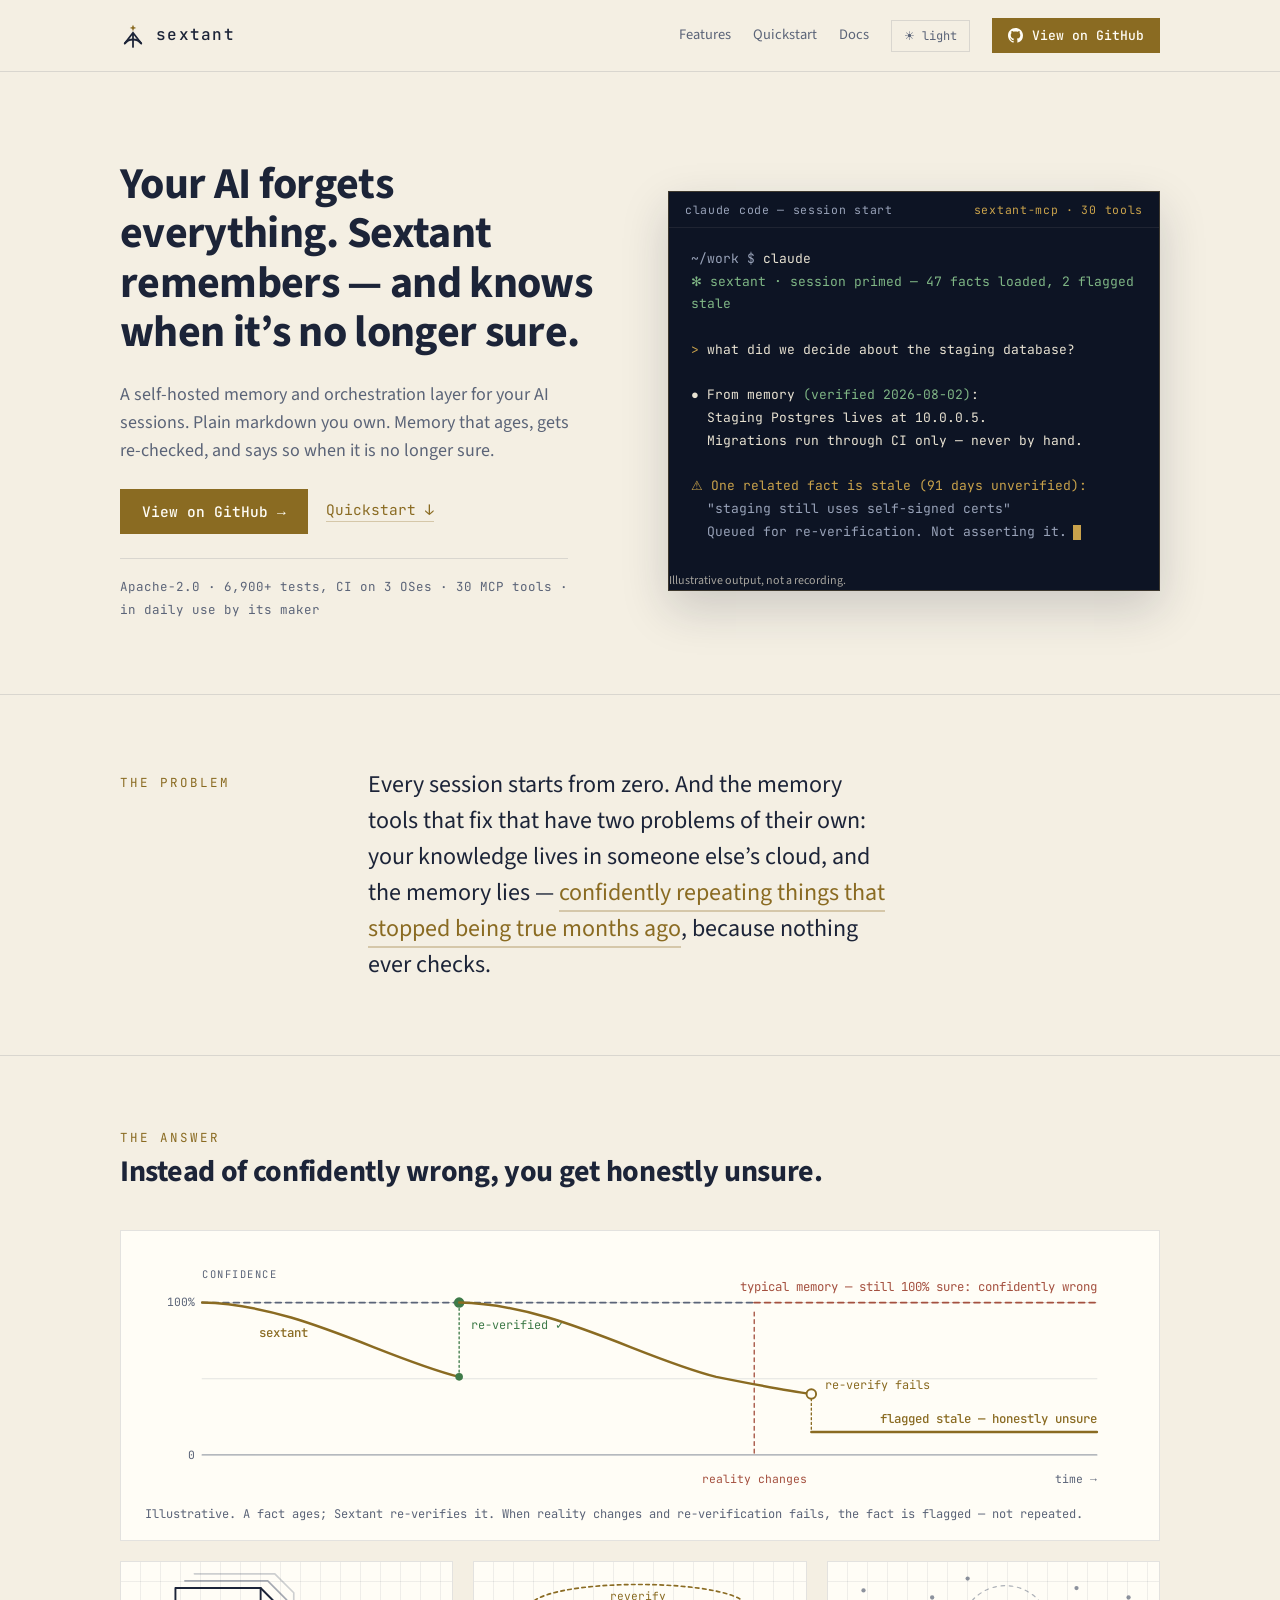
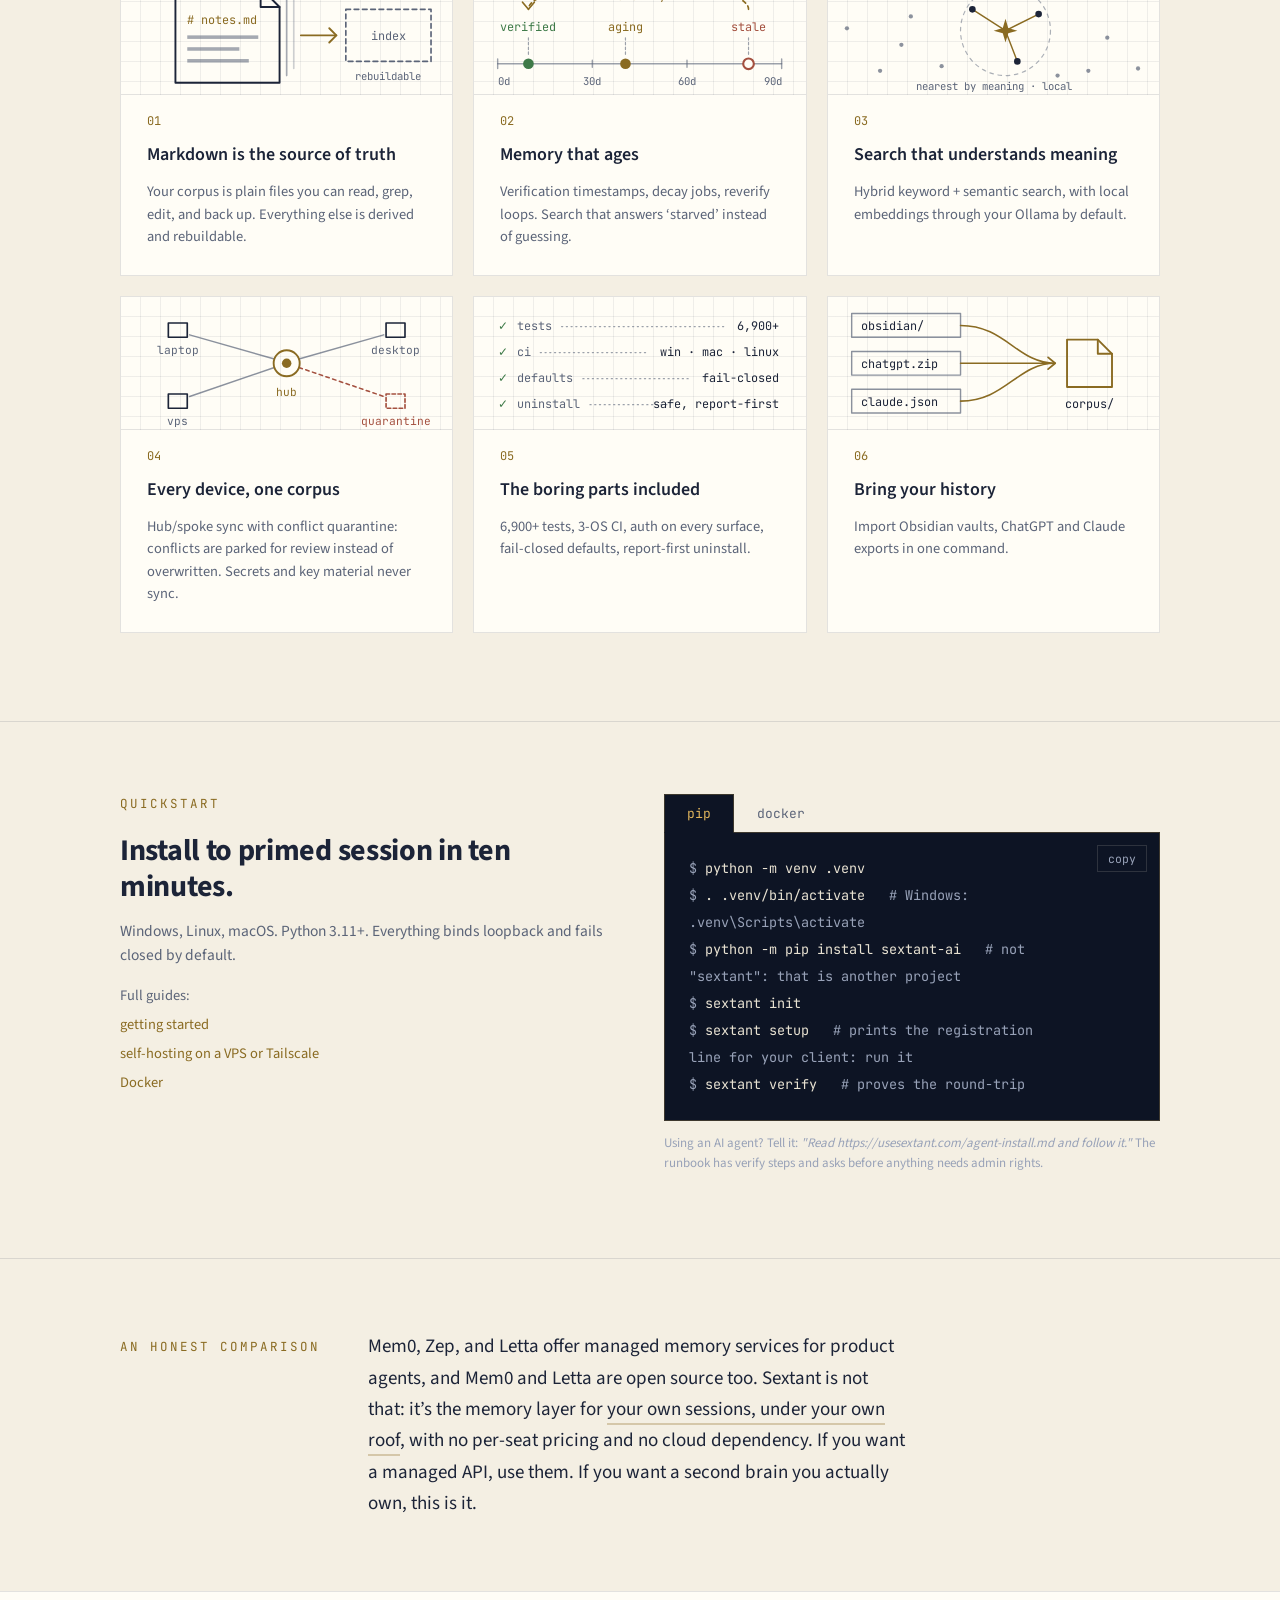
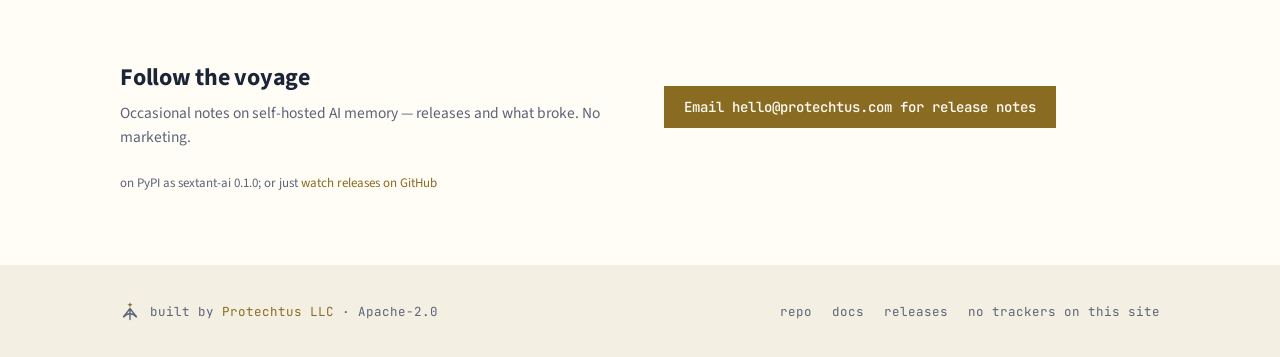
==== commit f50eacf4: "facts: refresh printed numbers (2026-11-26) keys: sextant.tests_rounded, sextant.version_v, site.ver" ====
--- a/index.html
+++ b/index.html
@@ -38,7 +38,7 @@
 <h1>Your AI forgets everything. Sextant remembers — and knows when it’s no longer sure.</h1>
 <p class="lede">A self-hosted memory and orchestration layer for your AI sessions. Plain markdown you own. Memory that ages, gets re-checked, and says so when it is no longer sure.</p>
 <div class="ctas"><a class="btn" href="https://github.com/protechtus/sextant">View on GitHub →</a><a class="textlink" href="#quickstart">Quickstart ↓</a></div>
-<p class="proof"><span data-fact="sextant.license">Apache-2.0</span> · <span data-fact="sextant.tests_rounded">6,800+</span> tests, CI on <span data-fact="sextant.ci_os_count">3</span> OSes · <span data-fact="sextant.mcp_tools">30</span> MCP tools · in daily use by its maker</p>
+<p class="proof"><span data-fact="sextant.license">Apache-2.0</span> · <span data-fact="sextant.tests_rounded">6,900+</span> tests, CI on <span data-fact="sextant.ci_os_count">3</span> OSes · <span data-fact="sextant.mcp_tools">30</span> MCP tools · in daily use by its maker</p>
 </div>
 <figure class="term" style="margin:0" aria-label="Example Claude Code session primed by Sextant">
 <div class="term-bar"><span>claude code — session start</span><b>sextant-mcp · <span data-fact="sextant.mcp_tools">30</span> tools</b></div>
@@ -71,7 +71,7 @@
 <li><div class="plate" aria-hidden="false"><svg viewBox="0 0 280 112" role="img" aria-label="Facts aging from verified to stale, then re-verified" style="display:block;width:100%;height:100%"><path d="M232 40 C232 12 46 12 46 40" fill="none" stroke-width="1.4" stroke-linecap="round" stroke-linejoin="round" style="stroke:var(--brass)" stroke-dasharray="3 3"></path><path d="M41 34 L46 40 L51 34" fill="none" stroke-width="1.4" stroke-linecap="round" stroke-linejoin="round" style="stroke:var(--brass)"></path><text x="139" y="32" text-anchor="middle" font-family="JetBrains Mono, monospace" font-size="9.5"  style="fill:var(--brass)">reverify</text><text x="46" y="58" text-anchor="middle" font-family="JetBrains Mono, monospace" font-size="10"  style="fill:var(--green)">verified</text><text x="128" y="58" text-anchor="middle" font-family="JetBrains Mono, monospace" font-size="10"  style="fill:var(--brass)">aging</text><text x="232" y="58" text-anchor="middle" font-family="JetBrains Mono, monospace" font-size="10"  style="fill:var(--red)">stale</text><path d="M46 64 V79 M128 64 V79 M232 64 V79" fill="none" stroke-width="1" stroke-linecap="round" stroke-linejoin="round" style="stroke:var(--muted)" stroke-dasharray="2 2" opacity=".6"></path><path d="M20 86 H260" fill="none" stroke-width="1.2" stroke-linecap="round" stroke-linejoin="round" style="stroke:var(--muted)" opacity=".6"></path><path d="M20 82 V90 M100 83 V89 M180 83 V89 M260 82 V90" fill="none" stroke-width="1.2" stroke-linecap="round" stroke-linejoin="round" style="stroke:var(--muted)" opacity=".6"></path><circle cx="46" cy="86" r="4.5" style="fill:var(--green)"></circle><circle cx="128" cy="86" r="4.5" style="fill:var(--brass)"></circle><circle cx="232" cy="86" r="4.5" fill="none" stroke-width="1.8" stroke-linecap="round" stroke-linejoin="round" style="stroke:var(--red);fill:var(--panel)"></circle><text x="20" y="104" text-anchor="start" font-family="JetBrains Mono, monospace" font-size="9"  style="fill:var(--muted)">0d</text><text x="100" y="104" text-anchor="middle" font-family="JetBrains Mono, monospace" font-size="9"  style="fill:var(--muted)">30d</text><text x="180" y="104" text-anchor="middle" font-family="JetBrains Mono, monospace" font-size="9"  style="fill:var(--muted)">60d</text><text x="260" y="104" text-anchor="end" font-family="JetBrains Mono, monospace" font-size="9"  style="fill:var(--muted)">90d</text></svg></div><span class="n">02</span><h3>Memory that ages</h3><p>Verification timestamps, decay jobs, reverify loops. Search that answers ‘starved’ instead of guessing.</p></li>
 <li><div class="plate" aria-hidden="false"><svg viewBox="0 0 280 112" role="img" aria-label="A query star connected to its nearest neighbours by meaning" style="display:block;width:100%;height:100%"><circle cx="150" cy="58" r="38" fill="none" stroke-width="1" stroke-linecap="round" stroke-linejoin="round" style="stroke:var(--muted)" stroke-dasharray="3 4" opacity=".5"></circle><circle cx="30" cy="24" r="1.8" style="fill:var(--muted)" opacity=".7"></circle><circle cx="62" cy="70" r="1.8" style="fill:var(--muted)" opacity=".7"></circle><circle cx="44" cy="92" r="1.8" style="fill:var(--muted)" opacity=".7"></circle><circle cx="88" cy="30" r="1.8" style="fill:var(--muted)" opacity=".7"></circle><circle cx="96" cy="88" r="1.8" style="fill:var(--muted)" opacity=".7"></circle><circle cx="210" cy="22" r="1.8" style="fill:var(--muted)" opacity=".7"></circle><circle cx="236" cy="64" r="1.8" style="fill:var(--muted)" opacity=".7"></circle><circle cx="254" cy="30" r="1.8" style="fill:var(--muted)" opacity=".7"></circle><circle cx="220" cy="92" r="1.8" style="fill:var(--muted)" opacity=".7"></circle><circle cx="262" cy="90" r="1.8" style="fill:var(--muted)" opacity=".7"></circle><circle cx="16" cy="56" r="1.8" style="fill:var(--muted)" opacity=".7"></circle><circle cx="194" cy="96" r="1.8" style="fill:var(--muted)" opacity=".7"></circle><circle cx="70" cy="46" r="1.8" style="fill:var(--muted)" opacity=".7"></circle><circle cx="118" cy="14" r="1.8" style="fill:var(--muted)" opacity=".7"></circle><path d="M150 58 L122 40 M150 58 L178 44 M150 58 L160 84" fill="none" stroke-width="1.2" stroke-linecap="round" stroke-linejoin="round" style="stroke:var(--brass)"></path><circle cx="122" cy="40" r="2.8" style="fill:var(--text)"></circle><circle cx="178" cy="44" r="2.8" style="fill:var(--text)"></circle><circle cx="160" cy="84" r="2.8" style="fill:var(--text)"></circle><path d="M150 48 L152.3 55.7 L160 58 L152.3 60.3 L150 68 L147.7 60.3 L140 58 L147.7 55.7 Z" style="fill:var(--brass)"></path><text x="140" y="108" text-anchor="middle" font-family="JetBrains Mono, monospace" font-size="9"  style="fill:var(--muted)">nearest by meaning · local</text></svg></div><span class="n">03</span><h3>Search that understands meaning</h3><p>Hybrid keyword + semantic search, with local embeddings through your Ollama by default.</p></li>
 <li><div class="plate" aria-hidden="false"><svg viewBox="0 0 280 112" role="img" aria-label="Hub and spoke sync with a quarantined conflict" style="display:block;width:100%;height:100%"><path d="M129.6 52.4 L58 32 M150.4 52.4 L222 32 M129.6 59.6 L58 84" fill="none" stroke-width="1.3" stroke-linecap="round" stroke-linejoin="round" style="stroke:var(--muted)" opacity=".7"></path><path d="M150.4 59.6 L222 84" fill="none" stroke-width="1.3" stroke-linecap="round" stroke-linejoin="round" style="stroke:var(--red)" stroke-dasharray="3 3"></path><circle cx="140" cy="56" r="11" fill="none" stroke-width="1.6" stroke-linecap="round" stroke-linejoin="round" style="stroke:var(--brass)"></circle><circle cx="140" cy="56" r="4" style="fill:var(--brass)"></circle><rect x="40" y="22" width="16" height="12" fill="none" stroke-width="1.4" stroke-linecap="round" stroke-linejoin="round" style="stroke:var(--text)"></rect><rect x="224" y="22" width="16" height="12" fill="none" stroke-width="1.4" stroke-linecap="round" stroke-linejoin="round" style="stroke:var(--text)"></rect><rect x="40" y="82" width="16" height="12" fill="none" stroke-width="1.4" stroke-linecap="round" stroke-linejoin="round" style="stroke:var(--text)"></rect><rect x="224" y="82" width="16" height="12" stroke-dasharray="3 2" fill="none" stroke-width="1.4" stroke-linecap="round" stroke-linejoin="round" style="stroke:var(--red)"></rect><text x="48" y="48" text-anchor="middle" font-family="JetBrains Mono, monospace" font-size="9.5"  style="fill:var(--muted)">laptop</text><text x="232" y="48" text-anchor="middle" font-family="JetBrains Mono, monospace" font-size="9.5"  style="fill:var(--muted)">desktop</text><text x="48" y="108" text-anchor="middle" font-family="JetBrains Mono, monospace" font-size="9.5"  style="fill:var(--muted)">vps</text><text x="232" y="108" text-anchor="middle" font-family="JetBrains Mono, monospace" font-size="9.5"  style="fill:var(--red)">quarantine</text><text x="140" y="84" text-anchor="middle" font-family="JetBrains Mono, monospace" font-size="9.5"  style="fill:var(--brass)">hub</text></svg></div><span class="n">04</span><h3>Every device, one corpus</h3><p>Hub/spoke sync with conflict quarantine: conflicts are parked for review instead of overwritten. Secrets and key material never sync.</p></li>
-<li><div class="plate" aria-hidden="false"><svg viewBox="0 0 280 112" role="img" aria-label="Readout: tests, CI, defaults, uninstall" style="display:block;width:100%;height:100%"><text x="20" y="28" text-anchor="start" font-family="JetBrains Mono, monospace" font-size="10"  style="fill:var(--green)">✓</text><text x="36" y="28" text-anchor="start" font-family="JetBrains Mono, monospace" font-size="10"  style="fill:var(--muted)">tests</text><path d="M74 25 H214" fill="none" stroke-width="1" stroke-linecap="round" stroke-linejoin="round" style="stroke:var(--muted)" stroke-dasharray="1 3" opacity=".6"></path><text x="258" y="28" text-anchor="end" font-family="JetBrains Mono, monospace" font-size="10"  style="fill:var(--text)" data-fact="sextant.tests_rounded">6,800+</text><text x="20" y="50" text-anchor="start" font-family="JetBrains Mono, monospace" font-size="10"  style="fill:var(--green)">✓</text><text x="36" y="50" text-anchor="start" font-family="JetBrains Mono, monospace" font-size="10"  style="fill:var(--muted)">ci</text><path d="M56 47 H148" fill="none" stroke-width="1" stroke-linecap="round" stroke-linejoin="round" style="stroke:var(--muted)" stroke-dasharray="1 3" opacity=".6"></path><text x="258" y="50" text-anchor="end" font-family="JetBrains Mono, monospace" font-size="10"  style="fill:var(--text)">win · mac · linux</text><text x="20" y="72" text-anchor="start" font-family="JetBrains Mono, monospace" font-size="10"  style="fill:var(--green)">✓</text><text x="36" y="72" text-anchor="start" font-family="JetBrains Mono, monospace" font-size="10"  style="fill:var(--muted)">defaults</text><path d="M92 69 H184" fill="none" stroke-width="1" stroke-linecap="round" stroke-linejoin="round" style="stroke:var(--muted)" stroke-dasharray="1 3" opacity=".6"></path><text x="258" y="72" text-anchor="end" font-family="JetBrains Mono, monospace" font-size="10"  style="fill:var(--text)">fail-closed</text><text x="20" y="94" text-anchor="start" font-family="JetBrains Mono, monospace" font-size="10"  style="fill:var(--green)">✓</text><text x="36" y="94" text-anchor="start" font-family="JetBrains Mono, monospace" font-size="10"  style="fill:var(--muted)">uninstall</text><path d="M98 91 H166" fill="none" stroke-width="1" stroke-linecap="round" stroke-linejoin="round" style="stroke:var(--muted)" stroke-dasharray="1 3" opacity=".6"></path><text x="258" y="94" text-anchor="end" font-family="JetBrains Mono, monospace" font-size="10"  style="fill:var(--text)">safe, report-first</text></svg></div><span class="n">05</span><h3>The boring parts included</h3><p><span data-fact="sextant.tests_rounded">6,800+</span> tests, <span data-fact="sextant.ci_os_count">3</span>-OS CI, auth on every surface, fail-closed defaults, report-first uninstall.</p></li>
+<li><div class="plate" aria-hidden="false"><svg viewBox="0 0 280 112" role="img" aria-label="Readout: tests, CI, defaults, uninstall" style="display:block;width:100%;height:100%"><text x="20" y="28" text-anchor="start" font-family="JetBrains Mono, monospace" font-size="10"  style="fill:var(--green)">✓</text><text x="36" y="28" text-anchor="start" font-family="JetBrains Mono, monospace" font-size="10"  style="fill:var(--muted)">tests</text><path d="M74 25 H214" fill="none" stroke-width="1" stroke-linecap="round" stroke-linejoin="round" style="stroke:var(--muted)" stroke-dasharray="1 3" opacity=".6"></path><text x="258" y="28" text-anchor="end" font-family="JetBrains Mono, monospace" font-size="10"  style="fill:var(--text)" data-fact="sextant.tests_rounded">6,900+</text><text x="20" y="50" text-anchor="start" font-family="JetBrains Mono, monospace" font-size="10"  style="fill:var(--green)">✓</text><text x="36" y="50" text-anchor="start" font-family="JetBrains Mono, monospace" font-size="10"  style="fill:var(--muted)">ci</text><path d="M56 47 H148" fill="none" stroke-width="1" stroke-linecap="round" stroke-linejoin="round" style="stroke:var(--muted)" stroke-dasharray="1 3" opacity=".6"></path><text x="258" y="50" text-anchor="end" font-family="JetBrains Mono, monospace" font-size="10"  style="fill:var(--text)">win · mac · linux</text><text x="20" y="72" text-anchor="start" font-family="JetBrains Mono, monospace" font-size="10"  style="fill:var(--green)">✓</text><text x="36" y="72" text-anchor="start" font-family="JetBrains Mono, monospace" font-size="10"  style="fill:var(--muted)">defaults</text><path d="M92 69 H184" fill="none" stroke-width="1" stroke-linecap="round" stroke-linejoin="round" style="stroke:var(--muted)" stroke-dasharray="1 3" opacity=".6"></path><text x="258" y="72" text-anchor="end" font-family="JetBrains Mono, monospace" font-size="10"  style="fill:var(--text)">fail-closed</text><text x="20" y="94" text-anchor="start" font-family="JetBrains Mono, monospace" font-size="10"  style="fill:var(--green)">✓</text><text x="36" y="94" text-anchor="start" font-family="JetBrains Mono, monospace" font-size="10"  style="fill:var(--muted)">uninstall</text><path d="M98 91 H166" fill="none" stroke-width="1" stroke-linecap="round" stroke-linejoin="round" style="stroke:var(--muted)" stroke-dasharray="1 3" opacity=".6"></path><text x="258" y="94" text-anchor="end" font-family="JetBrains Mono, monospace" font-size="10"  style="fill:var(--text)">safe, report-first</text></svg></div><span class="n">05</span><h3>The boring parts included</h3><p><span data-fact="sextant.tests_rounded">6,900+</span> tests, <span data-fact="sextant.ci_os_count">3</span>-OS CI, auth on every surface, fail-closed defaults, report-first uninstall.</p></li>
 <li><div class="plate" aria-hidden="false"><svg viewBox="0 0 280 112" role="img" aria-label="Three exports converging into one corpus" style="display:block;width:100%;height:100%"><rect x="20" y="14" width="92" height="20" fill="none" stroke-width="1.2" stroke-linecap="round" stroke-linejoin="round" style="stroke:var(--muted)" opacity=".7"></rect><rect x="20" y="46" width="92" height="20" fill="none" stroke-width="1.2" stroke-linecap="round" stroke-linejoin="round" style="stroke:var(--muted)" opacity=".7"></rect><rect x="20" y="78" width="92" height="20" fill="none" stroke-width="1.2" stroke-linecap="round" stroke-linejoin="round" style="stroke:var(--muted)" opacity=".7"></rect><text x="28" y="28" text-anchor="start" font-family="JetBrains Mono, monospace" font-size="10"  style="fill:var(--text)">obsidian/</text><text x="28" y="60" text-anchor="start" font-family="JetBrains Mono, monospace" font-size="10"  style="fill:var(--text)">chatgpt.zip</text><text x="28" y="92" text-anchor="start" font-family="JetBrains Mono, monospace" font-size="10"  style="fill:var(--text)">claude.json</text><path d="M112 24 C150 24 160 56 192 56 M112 56 H192 M112 88 C150 88 160 56 192 56" fill="none" stroke-width="1.3" stroke-linecap="round" stroke-linejoin="round" style="stroke:var(--brass)"></path><path d="M186 51 L192 56 L186 61" fill="none" stroke-width="1.5" stroke-linecap="round" stroke-linejoin="round" style="stroke:var(--brass)"></path><path d="M202 36 H228 L240 48 V76 H202 Z" fill="none" stroke-width="1.6" stroke-linecap="round" stroke-linejoin="round" style="stroke:var(--brass)"></path><path d="M228 36 V48 H240" fill="none" stroke-width="1.6" stroke-linecap="round" stroke-linejoin="round" style="stroke:var(--brass)"></path><text x="221" y="94" text-anchor="middle" font-family="JetBrains Mono, monospace" font-size="10"  style="fill:var(--text)">corpus/</text></svg></div><span class="n">06</span><h3>Bring your history</h3><p>Import Obsidian vaults, ChatGPT and Claude exports in one command.</p></li>
 </ul>
 </div></section>
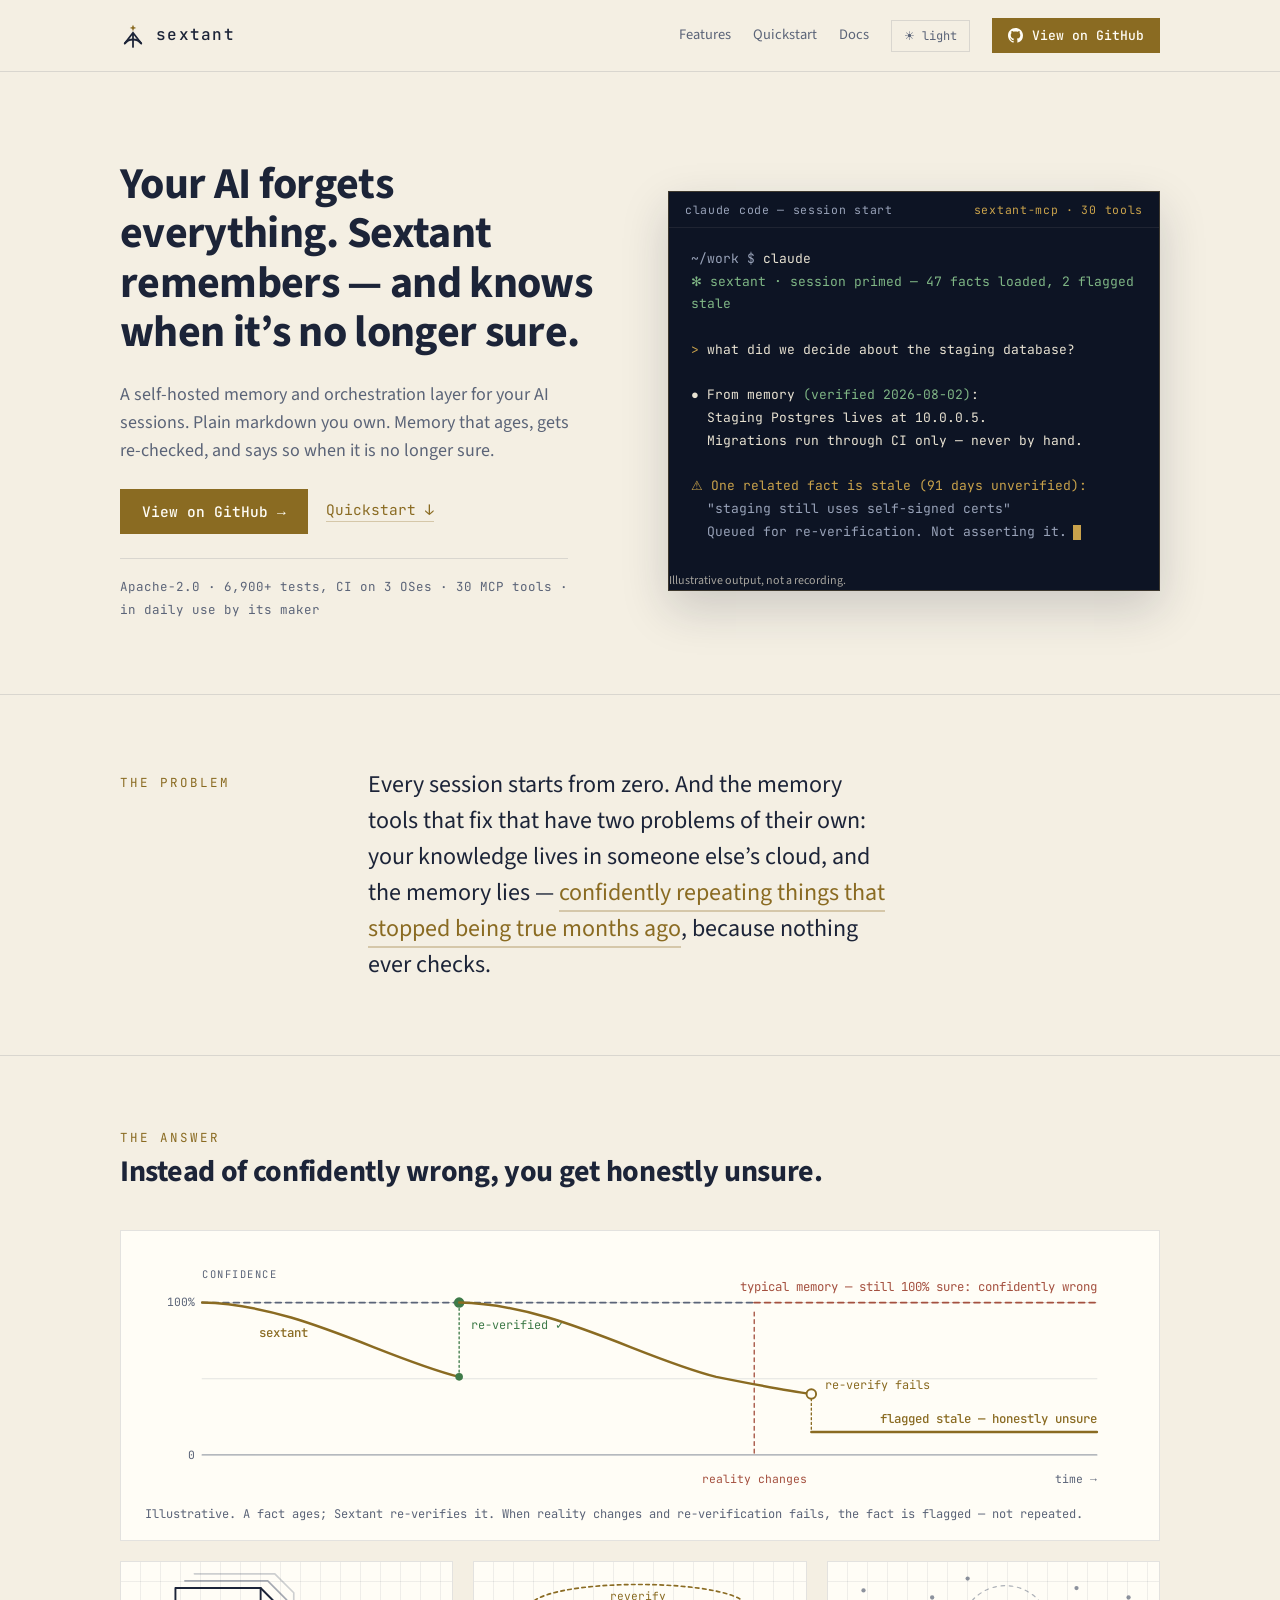
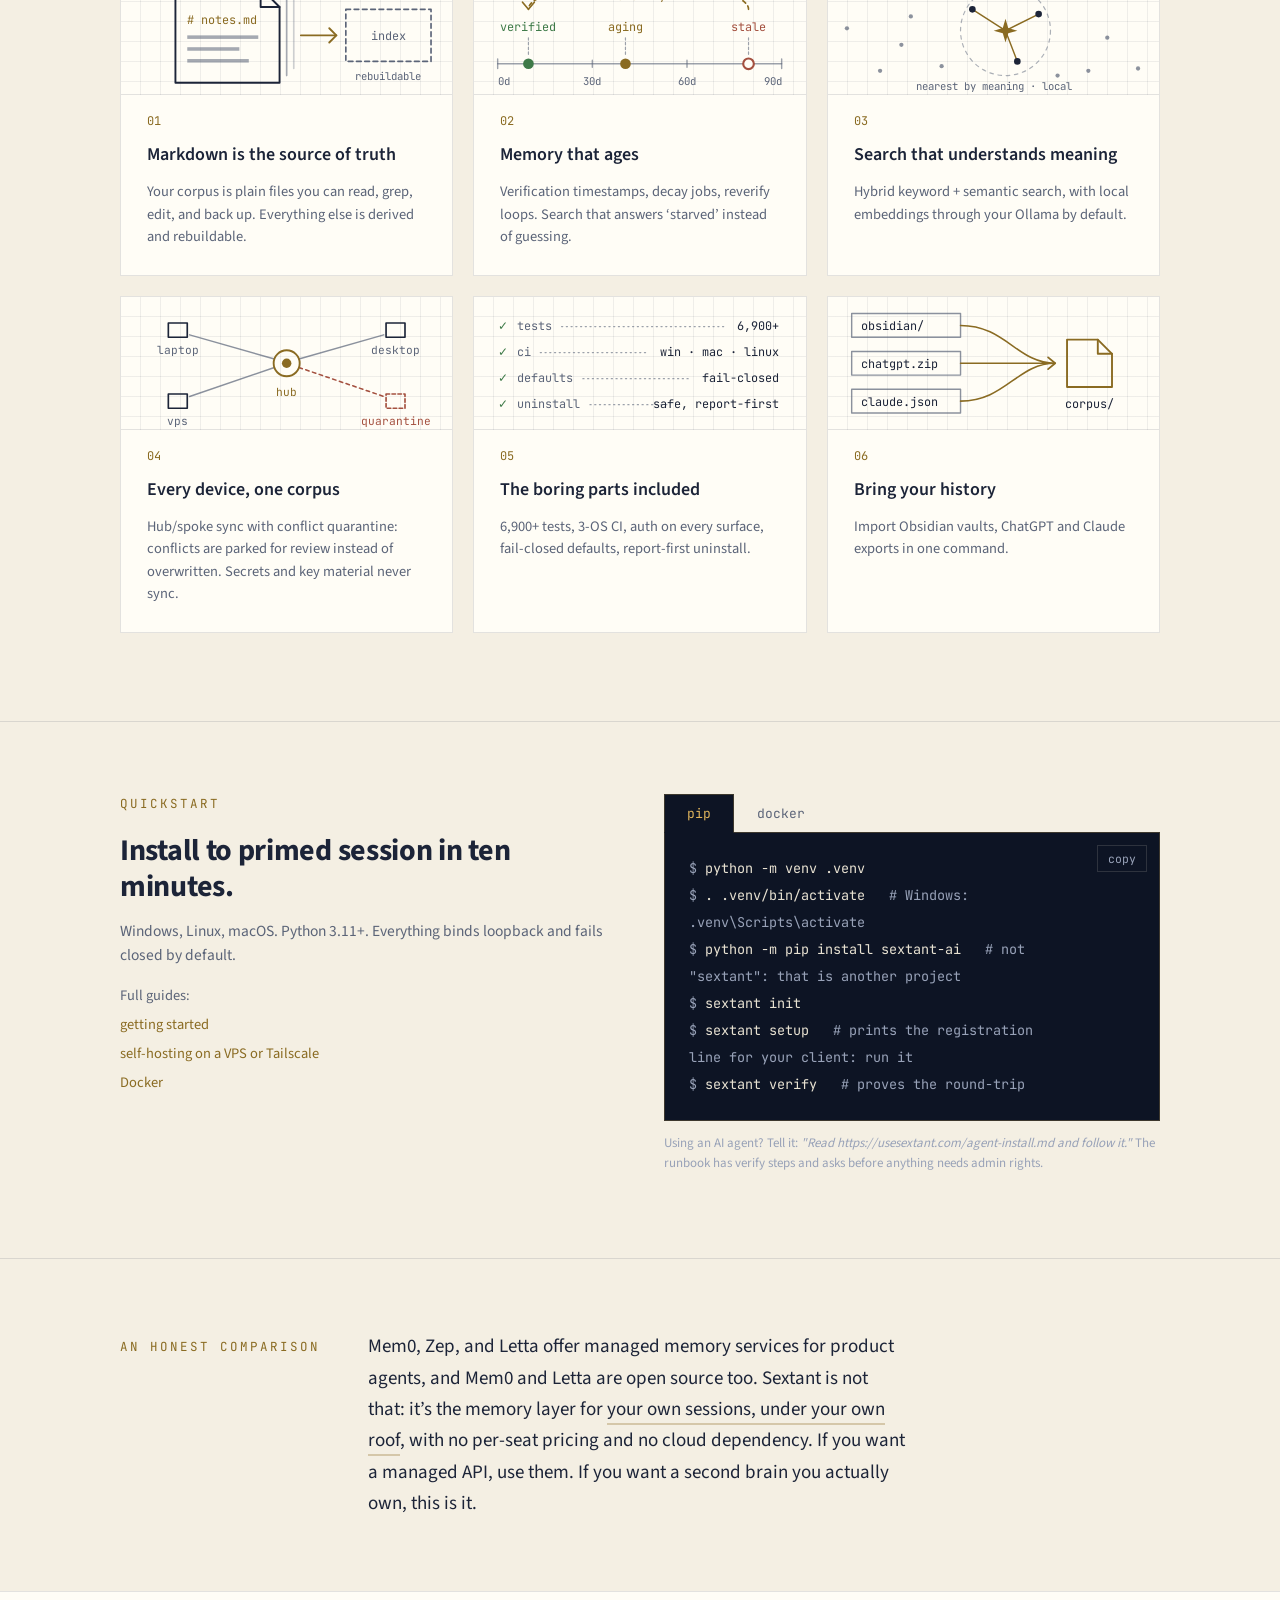
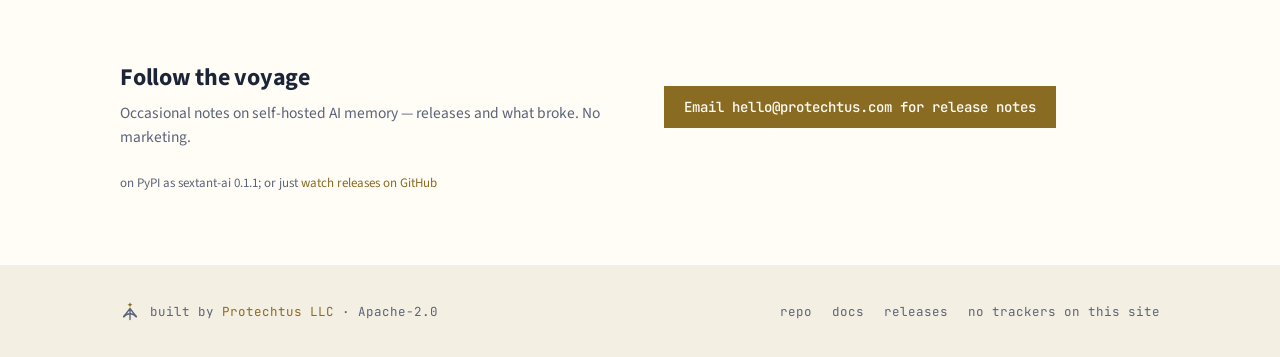
==== commit 7db7419a: "facts: refresh printed numbers (2026-11-27) keys: sextant.tests_rounded, sextant.version_v, site.ver" ====
--- a/index.html
+++ b/index.html
@@ -111,7 +111,7 @@
 <div><h2 id="h-signup">Follow the voyage</h2><p>Occasional notes on self-hosted AI memory — releases and what broke. No marketing.</p></div>
 <!-- Newsletter: Buttondown form goes here once the account exists; interim contact link -->
 <div class="row"><a class="btn" href="mailto:hello@protechtus.com?subject=Sextant%20updates" style="padding:12px 20px;font-size:14px">Email hello@protechtus.com for release notes</a></div>
-<small><span data-fact="sextant.dist_note">on PyPI as sextant-ai 0.1.0</span>; or just <a href="https://github.com/protechtus/sextant/releases">watch releases on GitHub</a></small>
+<small><span data-fact="sextant.dist_note">on PyPI as sextant-ai 0.1.1</span>; or just <a href="https://github.com/protechtus/sextant/releases">watch releases on GitHub</a></small>
 </div></section>
 </main>
 <footer><div class="wrap"><div class="l"><svg width="20" height="20" viewBox="0 0 32 32" aria-hidden="true" style="color:var(--muted)"><path d="M16 2 L17.2 4.8 L20 6 L17.2 7.2 L16 10 L14.8 7.2 L12 6 L14.8 4.8 Z" fill="var(--brass)"/><path d="M16 12 L6 25 M16 12 L26 25 M16 12 L16 29.5" stroke="currentColor" stroke-width="2.2" fill="none" stroke-linecap="round" stroke-linejoin="round"/><path d="M6 25 A13 13 0 0 1 26 25" stroke="currentColor" stroke-width="2.6" fill="none" stroke-linecap="round"/></svg><span>built by <a href="https://protechtus.com">Protechtus LLC</a> · Apache-2.0</span></div><div class="r"><a href="https://github.com/protechtus/sextant">repo</a><a href="https://github.com/protechtus/sextant/tree/main/docs">docs</a><a href="https://github.com/protechtus/sextant/releases">releases</a><span>no trackers on this site</span></div></div></footer>
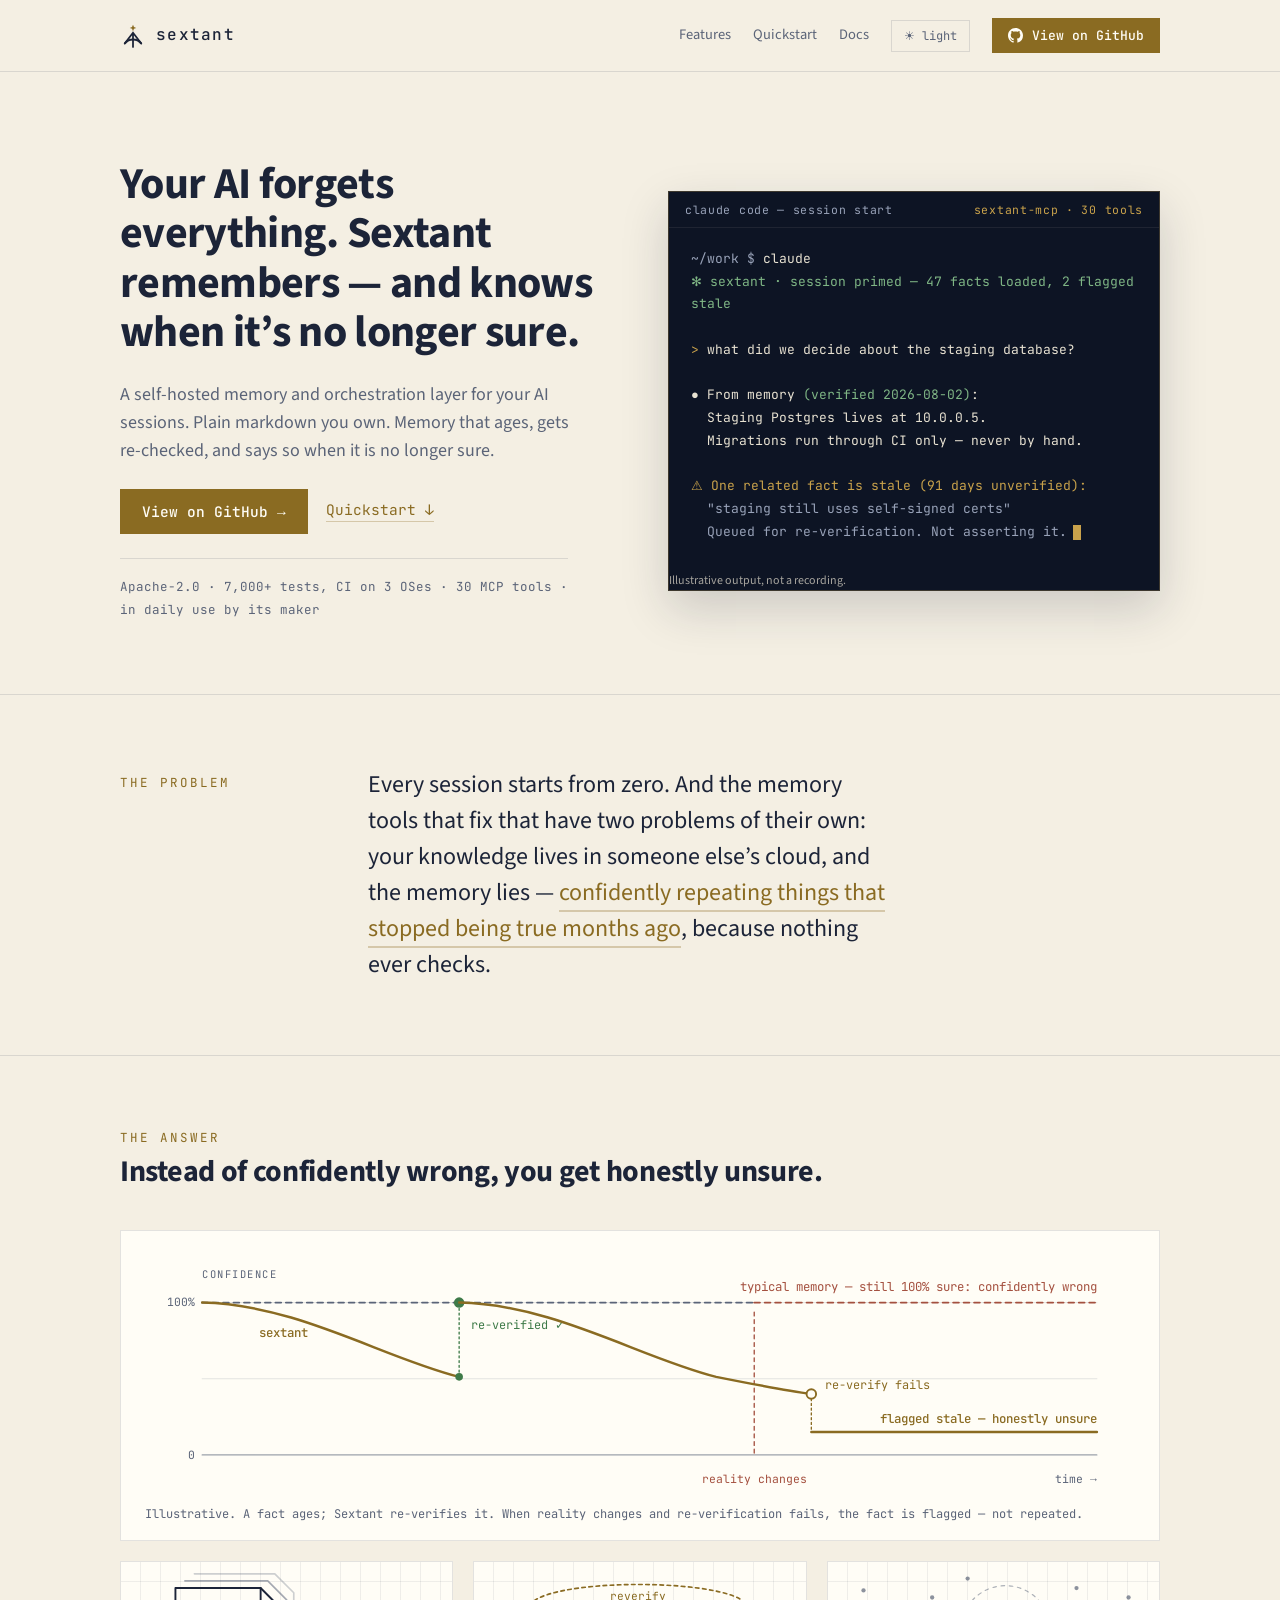
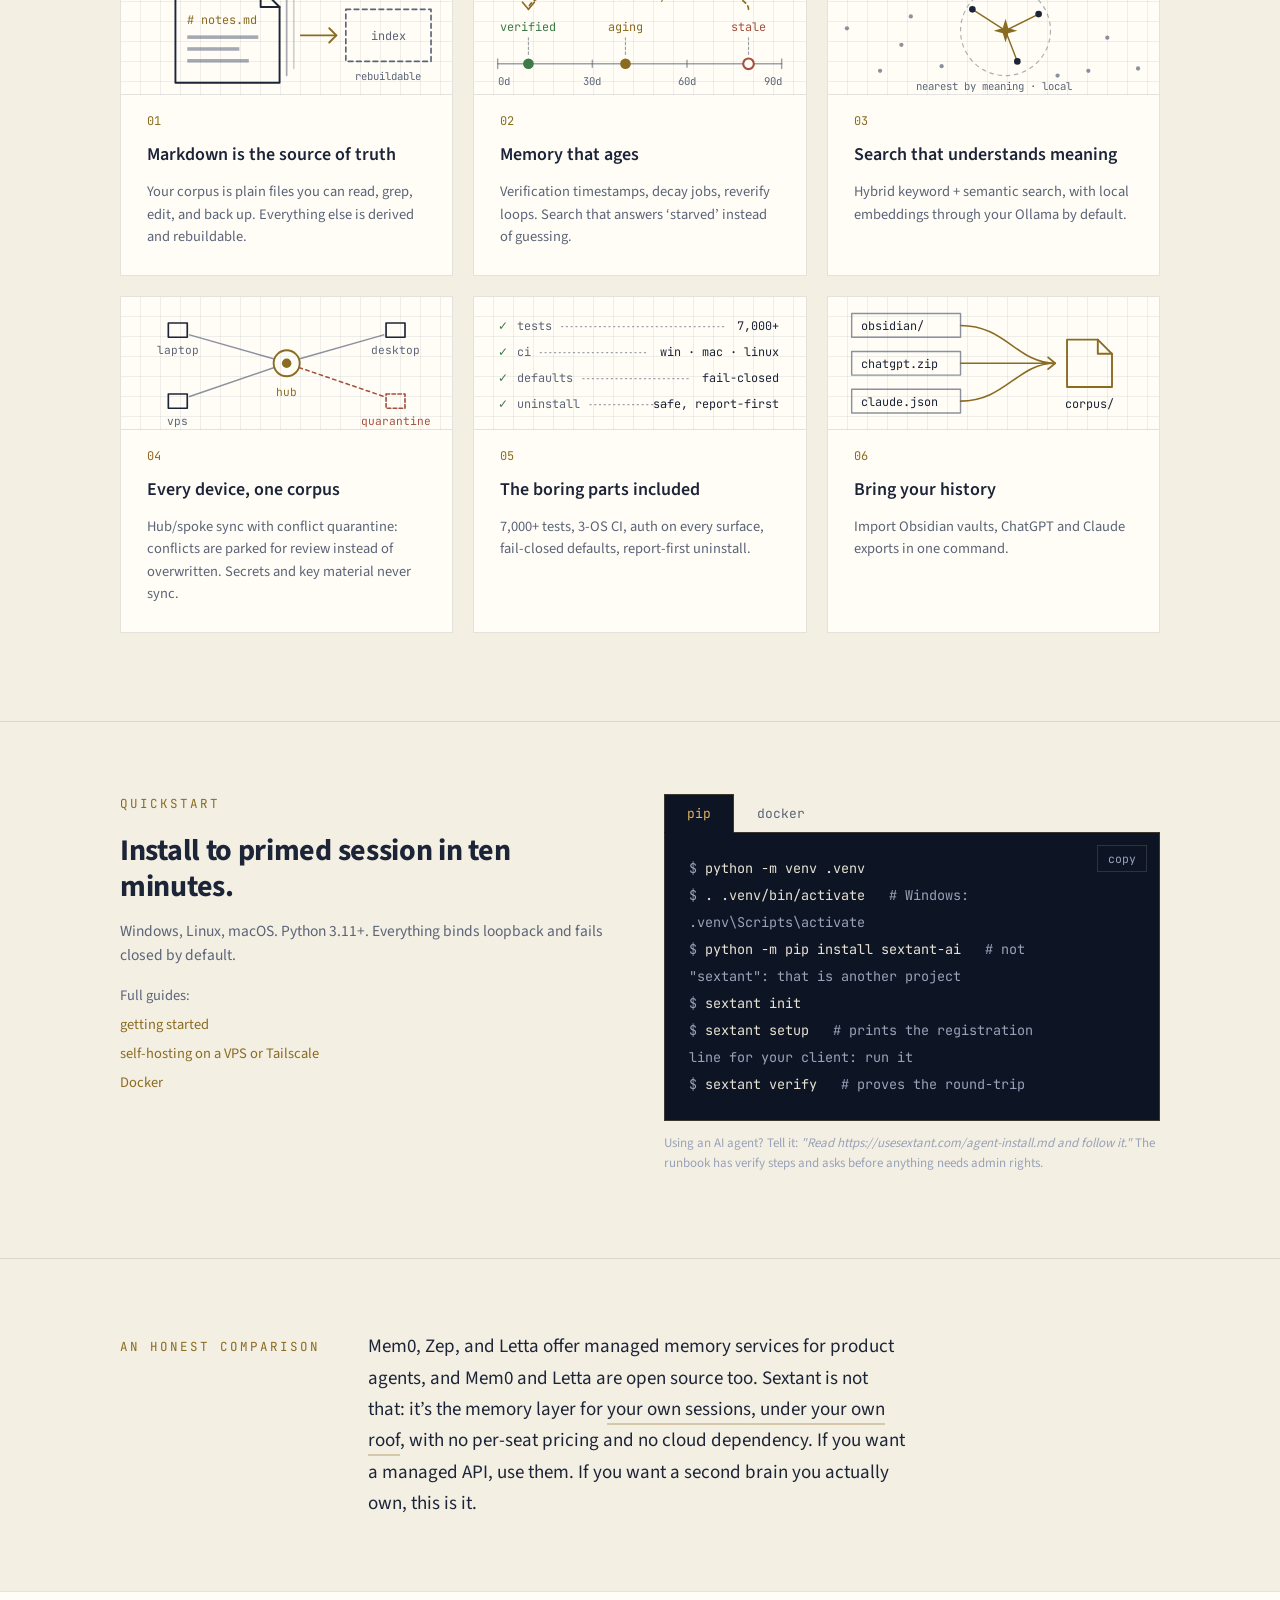
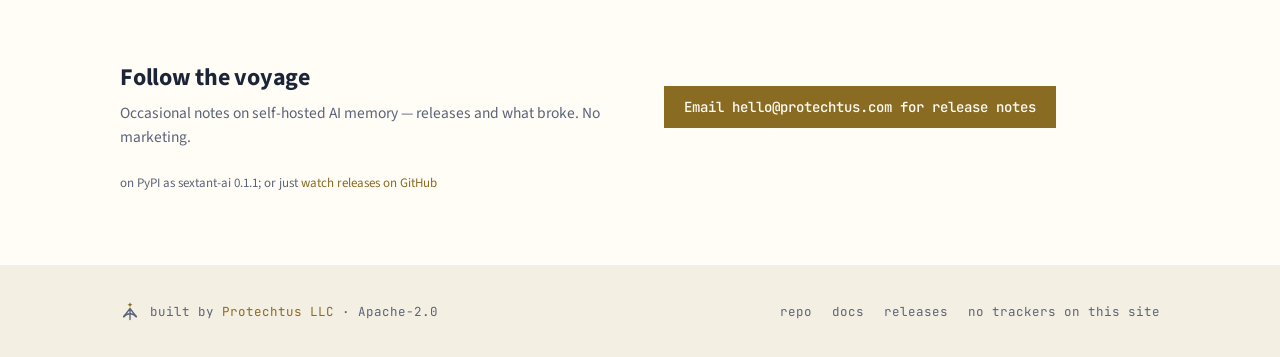
==== commit 04dcc092: "facts: refresh printed numbers (2026-11-27) keys: sextant.tests_rounded, sextant.version_v, site.ver" ====
--- a/index.html
+++ b/index.html
@@ -38,7 +38,7 @@
 <h1>Your AI forgets everything. Sextant remembers — and knows when it’s no longer sure.</h1>
 <p class="lede">A self-hosted memory and orchestration layer for your AI sessions. Plain markdown you own. Memory that ages, gets re-checked, and says so when it is no longer sure.</p>
 <div class="ctas"><a class="btn" href="https://github.com/protechtus/sextant">View on GitHub →</a><a class="textlink" href="#quickstart">Quickstart ↓</a></div>
-<p class="proof"><span data-fact="sextant.license">Apache-2.0</span> · <span data-fact="sextant.tests_rounded">6,900+</span> tests, CI on <span data-fact="sextant.ci_os_count">3</span> OSes · <span data-fact="sextant.mcp_tools">30</span> MCP tools · in daily use by its maker</p>
+<p class="proof"><span data-fact="sextant.license">Apache-2.0</span> · <span data-fact="sextant.tests_rounded">7,000+</span> tests, CI on <span data-fact="sextant.ci_os_count">3</span> OSes · <span data-fact="sextant.mcp_tools">30</span> MCP tools · in daily use by its maker</p>
 </div>
 <figure class="term" style="margin:0" aria-label="Example Claude Code session primed by Sextant">
 <div class="term-bar"><span>claude code — session start</span><b>sextant-mcp · <span data-fact="sextant.mcp_tools">30</span> tools</b></div>
@@ -71,7 +71,7 @@
 <li><div class="plate" aria-hidden="false"><svg viewBox="0 0 280 112" role="img" aria-label="Facts aging from verified to stale, then re-verified" style="display:block;width:100%;height:100%"><path d="M232 40 C232 12 46 12 46 40" fill="none" stroke-width="1.4" stroke-linecap="round" stroke-linejoin="round" style="stroke:var(--brass)" stroke-dasharray="3 3"></path><path d="M41 34 L46 40 L51 34" fill="none" stroke-width="1.4" stroke-linecap="round" stroke-linejoin="round" style="stroke:var(--brass)"></path><text x="139" y="32" text-anchor="middle" font-family="JetBrains Mono, monospace" font-size="9.5"  style="fill:var(--brass)">reverify</text><text x="46" y="58" text-anchor="middle" font-family="JetBrains Mono, monospace" font-size="10"  style="fill:var(--green)">verified</text><text x="128" y="58" text-anchor="middle" font-family="JetBrains Mono, monospace" font-size="10"  style="fill:var(--brass)">aging</text><text x="232" y="58" text-anchor="middle" font-family="JetBrains Mono, monospace" font-size="10"  style="fill:var(--red)">stale</text><path d="M46 64 V79 M128 64 V79 M232 64 V79" fill="none" stroke-width="1" stroke-linecap="round" stroke-linejoin="round" style="stroke:var(--muted)" stroke-dasharray="2 2" opacity=".6"></path><path d="M20 86 H260" fill="none" stroke-width="1.2" stroke-linecap="round" stroke-linejoin="round" style="stroke:var(--muted)" opacity=".6"></path><path d="M20 82 V90 M100 83 V89 M180 83 V89 M260 82 V90" fill="none" stroke-width="1.2" stroke-linecap="round" stroke-linejoin="round" style="stroke:var(--muted)" opacity=".6"></path><circle cx="46" cy="86" r="4.5" style="fill:var(--green)"></circle><circle cx="128" cy="86" r="4.5" style="fill:var(--brass)"></circle><circle cx="232" cy="86" r="4.5" fill="none" stroke-width="1.8" stroke-linecap="round" stroke-linejoin="round" style="stroke:var(--red);fill:var(--panel)"></circle><text x="20" y="104" text-anchor="start" font-family="JetBrains Mono, monospace" font-size="9"  style="fill:var(--muted)">0d</text><text x="100" y="104" text-anchor="middle" font-family="JetBrains Mono, monospace" font-size="9"  style="fill:var(--muted)">30d</text><text x="180" y="104" text-anchor="middle" font-family="JetBrains Mono, monospace" font-size="9"  style="fill:var(--muted)">60d</text><text x="260" y="104" text-anchor="end" font-family="JetBrains Mono, monospace" font-size="9"  style="fill:var(--muted)">90d</text></svg></div><span class="n">02</span><h3>Memory that ages</h3><p>Verification timestamps, decay jobs, reverify loops. Search that answers ‘starved’ instead of guessing.</p></li>
 <li><div class="plate" aria-hidden="false"><svg viewBox="0 0 280 112" role="img" aria-label="A query star connected to its nearest neighbours by meaning" style="display:block;width:100%;height:100%"><circle cx="150" cy="58" r="38" fill="none" stroke-width="1" stroke-linecap="round" stroke-linejoin="round" style="stroke:var(--muted)" stroke-dasharray="3 4" opacity=".5"></circle><circle cx="30" cy="24" r="1.8" style="fill:var(--muted)" opacity=".7"></circle><circle cx="62" cy="70" r="1.8" style="fill:var(--muted)" opacity=".7"></circle><circle cx="44" cy="92" r="1.8" style="fill:var(--muted)" opacity=".7"></circle><circle cx="88" cy="30" r="1.8" style="fill:var(--muted)" opacity=".7"></circle><circle cx="96" cy="88" r="1.8" style="fill:var(--muted)" opacity=".7"></circle><circle cx="210" cy="22" r="1.8" style="fill:var(--muted)" opacity=".7"></circle><circle cx="236" cy="64" r="1.8" style="fill:var(--muted)" opacity=".7"></circle><circle cx="254" cy="30" r="1.8" style="fill:var(--muted)" opacity=".7"></circle><circle cx="220" cy="92" r="1.8" style="fill:var(--muted)" opacity=".7"></circle><circle cx="262" cy="90" r="1.8" style="fill:var(--muted)" opacity=".7"></circle><circle cx="16" cy="56" r="1.8" style="fill:var(--muted)" opacity=".7"></circle><circle cx="194" cy="96" r="1.8" style="fill:var(--muted)" opacity=".7"></circle><circle cx="70" cy="46" r="1.8" style="fill:var(--muted)" opacity=".7"></circle><circle cx="118" cy="14" r="1.8" style="fill:var(--muted)" opacity=".7"></circle><path d="M150 58 L122 40 M150 58 L178 44 M150 58 L160 84" fill="none" stroke-width="1.2" stroke-linecap="round" stroke-linejoin="round" style="stroke:var(--brass)"></path><circle cx="122" cy="40" r="2.8" style="fill:var(--text)"></circle><circle cx="178" cy="44" r="2.8" style="fill:var(--text)"></circle><circle cx="160" cy="84" r="2.8" style="fill:var(--text)"></circle><path d="M150 48 L152.3 55.7 L160 58 L152.3 60.3 L150 68 L147.7 60.3 L140 58 L147.7 55.7 Z" style="fill:var(--brass)"></path><text x="140" y="108" text-anchor="middle" font-family="JetBrains Mono, monospace" font-size="9"  style="fill:var(--muted)">nearest by meaning · local</text></svg></div><span class="n">03</span><h3>Search that understands meaning</h3><p>Hybrid keyword + semantic search, with local embeddings through your Ollama by default.</p></li>
 <li><div class="plate" aria-hidden="false"><svg viewBox="0 0 280 112" role="img" aria-label="Hub and spoke sync with a quarantined conflict" style="display:block;width:100%;height:100%"><path d="M129.6 52.4 L58 32 M150.4 52.4 L222 32 M129.6 59.6 L58 84" fill="none" stroke-width="1.3" stroke-linecap="round" stroke-linejoin="round" style="stroke:var(--muted)" opacity=".7"></path><path d="M150.4 59.6 L222 84" fill="none" stroke-width="1.3" stroke-linecap="round" stroke-linejoin="round" style="stroke:var(--red)" stroke-dasharray="3 3"></path><circle cx="140" cy="56" r="11" fill="none" stroke-width="1.6" stroke-linecap="round" stroke-linejoin="round" style="stroke:var(--brass)"></circle><circle cx="140" cy="56" r="4" style="fill:var(--brass)"></circle><rect x="40" y="22" width="16" height="12" fill="none" stroke-width="1.4" stroke-linecap="round" stroke-linejoin="round" style="stroke:var(--text)"></rect><rect x="224" y="22" width="16" height="12" fill="none" stroke-width="1.4" stroke-linecap="round" stroke-linejoin="round" style="stroke:var(--text)"></rect><rect x="40" y="82" width="16" height="12" fill="none" stroke-width="1.4" stroke-linecap="round" stroke-linejoin="round" style="stroke:var(--text)"></rect><rect x="224" y="82" width="16" height="12" stroke-dasharray="3 2" fill="none" stroke-width="1.4" stroke-linecap="round" stroke-linejoin="round" style="stroke:var(--red)"></rect><text x="48" y="48" text-anchor="middle" font-family="JetBrains Mono, monospace" font-size="9.5"  style="fill:var(--muted)">laptop</text><text x="232" y="48" text-anchor="middle" font-family="JetBrains Mono, monospace" font-size="9.5"  style="fill:var(--muted)">desktop</text><text x="48" y="108" text-anchor="middle" font-family="JetBrains Mono, monospace" font-size="9.5"  style="fill:var(--muted)">vps</text><text x="232" y="108" text-anchor="middle" font-family="JetBrains Mono, monospace" font-size="9.5"  style="fill:var(--red)">quarantine</text><text x="140" y="84" text-anchor="middle" font-family="JetBrains Mono, monospace" font-size="9.5"  style="fill:var(--brass)">hub</text></svg></div><span class="n">04</span><h3>Every device, one corpus</h3><p>Hub/spoke sync with conflict quarantine: conflicts are parked for review instead of overwritten. Secrets and key material never sync.</p></li>
-<li><div class="plate" aria-hidden="false"><svg viewBox="0 0 280 112" role="img" aria-label="Readout: tests, CI, defaults, uninstall" style="display:block;width:100%;height:100%"><text x="20" y="28" text-anchor="start" font-family="JetBrains Mono, monospace" font-size="10"  style="fill:var(--green)">✓</text><text x="36" y="28" text-anchor="start" font-family="JetBrains Mono, monospace" font-size="10"  style="fill:var(--muted)">tests</text><path d="M74 25 H214" fill="none" stroke-width="1" stroke-linecap="round" stroke-linejoin="round" style="stroke:var(--muted)" stroke-dasharray="1 3" opacity=".6"></path><text x="258" y="28" text-anchor="end" font-family="JetBrains Mono, monospace" font-size="10"  style="fill:var(--text)" data-fact="sextant.tests_rounded">6,900+</text><text x="20" y="50" text-anchor="start" font-family="JetBrains Mono, monospace" font-size="10"  style="fill:var(--green)">✓</text><text x="36" y="50" text-anchor="start" font-family="JetBrains Mono, monospace" font-size="10"  style="fill:var(--muted)">ci</text><path d="M56 47 H148" fill="none" stroke-width="1" stroke-linecap="round" stroke-linejoin="round" style="stroke:var(--muted)" stroke-dasharray="1 3" opacity=".6"></path><text x="258" y="50" text-anchor="end" font-family="JetBrains Mono, monospace" font-size="10"  style="fill:var(--text)">win · mac · linux</text><text x="20" y="72" text-anchor="start" font-family="JetBrains Mono, monospace" font-size="10"  style="fill:var(--green)">✓</text><text x="36" y="72" text-anchor="start" font-family="JetBrains Mono, monospace" font-size="10"  style="fill:var(--muted)">defaults</text><path d="M92 69 H184" fill="none" stroke-width="1" stroke-linecap="round" stroke-linejoin="round" style="stroke:var(--muted)" stroke-dasharray="1 3" opacity=".6"></path><text x="258" y="72" text-anchor="end" font-family="JetBrains Mono, monospace" font-size="10"  style="fill:var(--text)">fail-closed</text><text x="20" y="94" text-anchor="start" font-family="JetBrains Mono, monospace" font-size="10"  style="fill:var(--green)">✓</text><text x="36" y="94" text-anchor="start" font-family="JetBrains Mono, monospace" font-size="10"  style="fill:var(--muted)">uninstall</text><path d="M98 91 H166" fill="none" stroke-width="1" stroke-linecap="round" stroke-linejoin="round" style="stroke:var(--muted)" stroke-dasharray="1 3" opacity=".6"></path><text x="258" y="94" text-anchor="end" font-family="JetBrains Mono, monospace" font-size="10"  style="fill:var(--text)">safe, report-first</text></svg></div><span class="n">05</span><h3>The boring parts included</h3><p><span data-fact="sextant.tests_rounded">6,900+</span> tests, <span data-fact="sextant.ci_os_count">3</span>-OS CI, auth on every surface, fail-closed defaults, report-first uninstall.</p></li>
+<li><div class="plate" aria-hidden="false"><svg viewBox="0 0 280 112" role="img" aria-label="Readout: tests, CI, defaults, uninstall" style="display:block;width:100%;height:100%"><text x="20" y="28" text-anchor="start" font-family="JetBrains Mono, monospace" font-size="10"  style="fill:var(--green)">✓</text><text x="36" y="28" text-anchor="start" font-family="JetBrains Mono, monospace" font-size="10"  style="fill:var(--muted)">tests</text><path d="M74 25 H214" fill="none" stroke-width="1" stroke-linecap="round" stroke-linejoin="round" style="stroke:var(--muted)" stroke-dasharray="1 3" opacity=".6"></path><text x="258" y="28" text-anchor="end" font-family="JetBrains Mono, monospace" font-size="10"  style="fill:var(--text)" data-fact="sextant.tests_rounded">7,000+</text><text x="20" y="50" text-anchor="start" font-family="JetBrains Mono, monospace" font-size="10"  style="fill:var(--green)">✓</text><text x="36" y="50" text-anchor="start" font-family="JetBrains Mono, monospace" font-size="10"  style="fill:var(--muted)">ci</text><path d="M56 47 H148" fill="none" stroke-width="1" stroke-linecap="round" stroke-linejoin="round" style="stroke:var(--muted)" stroke-dasharray="1 3" opacity=".6"></path><text x="258" y="50" text-anchor="end" font-family="JetBrains Mono, monospace" font-size="10"  style="fill:var(--text)">win · mac · linux</text><text x="20" y="72" text-anchor="start" font-family="JetBrains Mono, monospace" font-size="10"  style="fill:var(--green)">✓</text><text x="36" y="72" text-anchor="start" font-family="JetBrains Mono, monospace" font-size="10"  style="fill:var(--muted)">defaults</text><path d="M92 69 H184" fill="none" stroke-width="1" stroke-linecap="round" stroke-linejoin="round" style="stroke:var(--muted)" stroke-dasharray="1 3" opacity=".6"></path><text x="258" y="72" text-anchor="end" font-family="JetBrains Mono, monospace" font-size="10"  style="fill:var(--text)">fail-closed</text><text x="20" y="94" text-anchor="start" font-family="JetBrains Mono, monospace" font-size="10"  style="fill:var(--green)">✓</text><text x="36" y="94" text-anchor="start" font-family="JetBrains Mono, monospace" font-size="10"  style="fill:var(--muted)">uninstall</text><path d="M98 91 H166" fill="none" stroke-width="1" stroke-linecap="round" stroke-linejoin="round" style="stroke:var(--muted)" stroke-dasharray="1 3" opacity=".6"></path><text x="258" y="94" text-anchor="end" font-family="JetBrains Mono, monospace" font-size="10"  style="fill:var(--text)">safe, report-first</text></svg></div><span class="n">05</span><h3>The boring parts included</h3><p><span data-fact="sextant.tests_rounded">7,000+</span> tests, <span data-fact="sextant.ci_os_count">3</span>-OS CI, auth on every surface, fail-closed defaults, report-first uninstall.</p></li>
 <li><div class="plate" aria-hidden="false"><svg viewBox="0 0 280 112" role="img" aria-label="Three exports converging into one corpus" style="display:block;width:100%;height:100%"><rect x="20" y="14" width="92" height="20" fill="none" stroke-width="1.2" stroke-linecap="round" stroke-linejoin="round" style="stroke:var(--muted)" opacity=".7"></rect><rect x="20" y="46" width="92" height="20" fill="none" stroke-width="1.2" stroke-linecap="round" stroke-linejoin="round" style="stroke:var(--muted)" opacity=".7"></rect><rect x="20" y="78" width="92" height="20" fill="none" stroke-width="1.2" stroke-linecap="round" stroke-linejoin="round" style="stroke:var(--muted)" opacity=".7"></rect><text x="28" y="28" text-anchor="start" font-family="JetBrains Mono, monospace" font-size="10"  style="fill:var(--text)">obsidian/</text><text x="28" y="60" text-anchor="start" font-family="JetBrains Mono, monospace" font-size="10"  style="fill:var(--text)">chatgpt.zip</text><text x="28" y="92" text-anchor="start" font-family="JetBrains Mono, monospace" font-size="10"  style="fill:var(--text)">claude.json</text><path d="M112 24 C150 24 160 56 192 56 M112 56 H192 M112 88 C150 88 160 56 192 56" fill="none" stroke-width="1.3" stroke-linecap="round" stroke-linejoin="round" style="stroke:var(--brass)"></path><path d="M186 51 L192 56 L186 61" fill="none" stroke-width="1.5" stroke-linecap="round" stroke-linejoin="round" style="stroke:var(--brass)"></path><path d="M202 36 H228 L240 48 V76 H202 Z" fill="none" stroke-width="1.6" stroke-linecap="round" stroke-linejoin="round" style="stroke:var(--brass)"></path><path d="M228 36 V48 H240" fill="none" stroke-width="1.6" stroke-linecap="round" stroke-linejoin="round" style="stroke:var(--brass)"></path><text x="221" y="94" text-anchor="middle" font-family="JetBrains Mono, monospace" font-size="10"  style="fill:var(--text)">corpus/</text></svg></div><span class="n">06</span><h3>Bring your history</h3><p>Import Obsidian vaults, ChatGPT and Claude exports in one command.</p></li>
 </ul>
 </div></section>
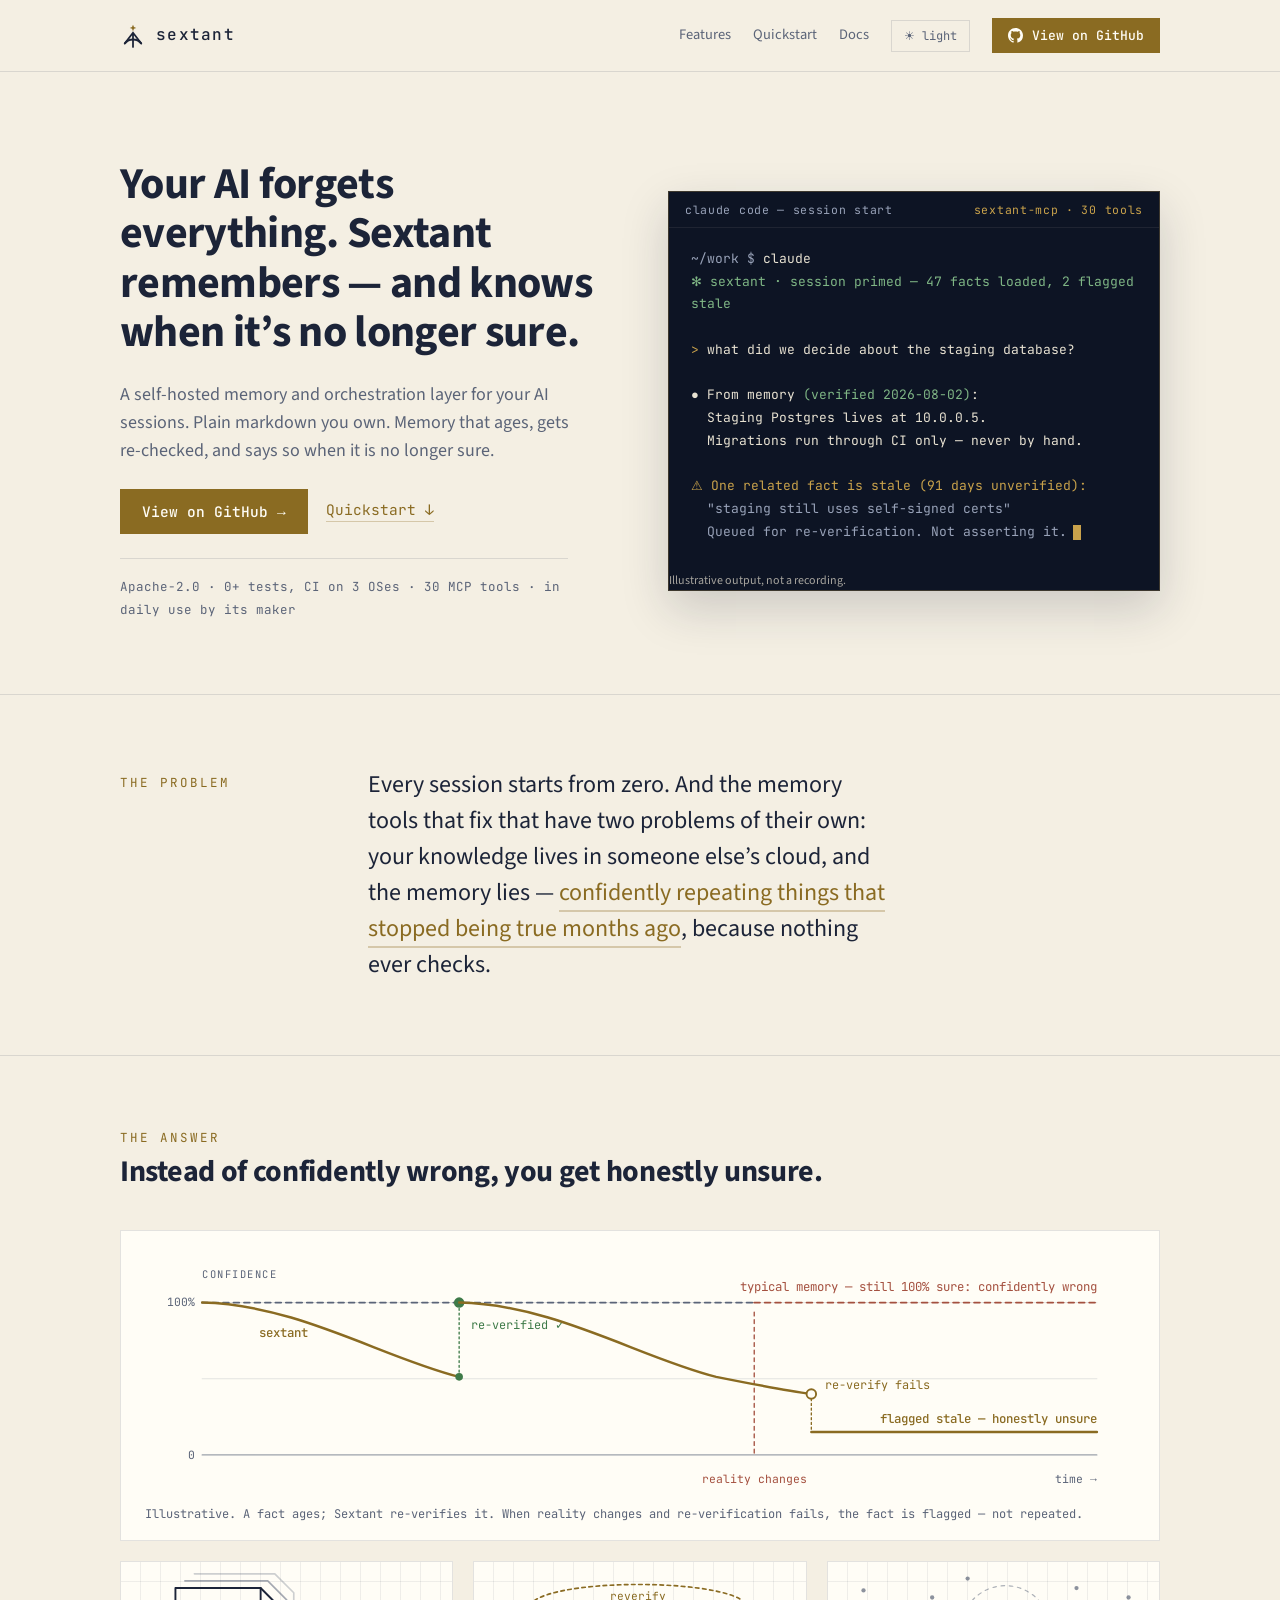
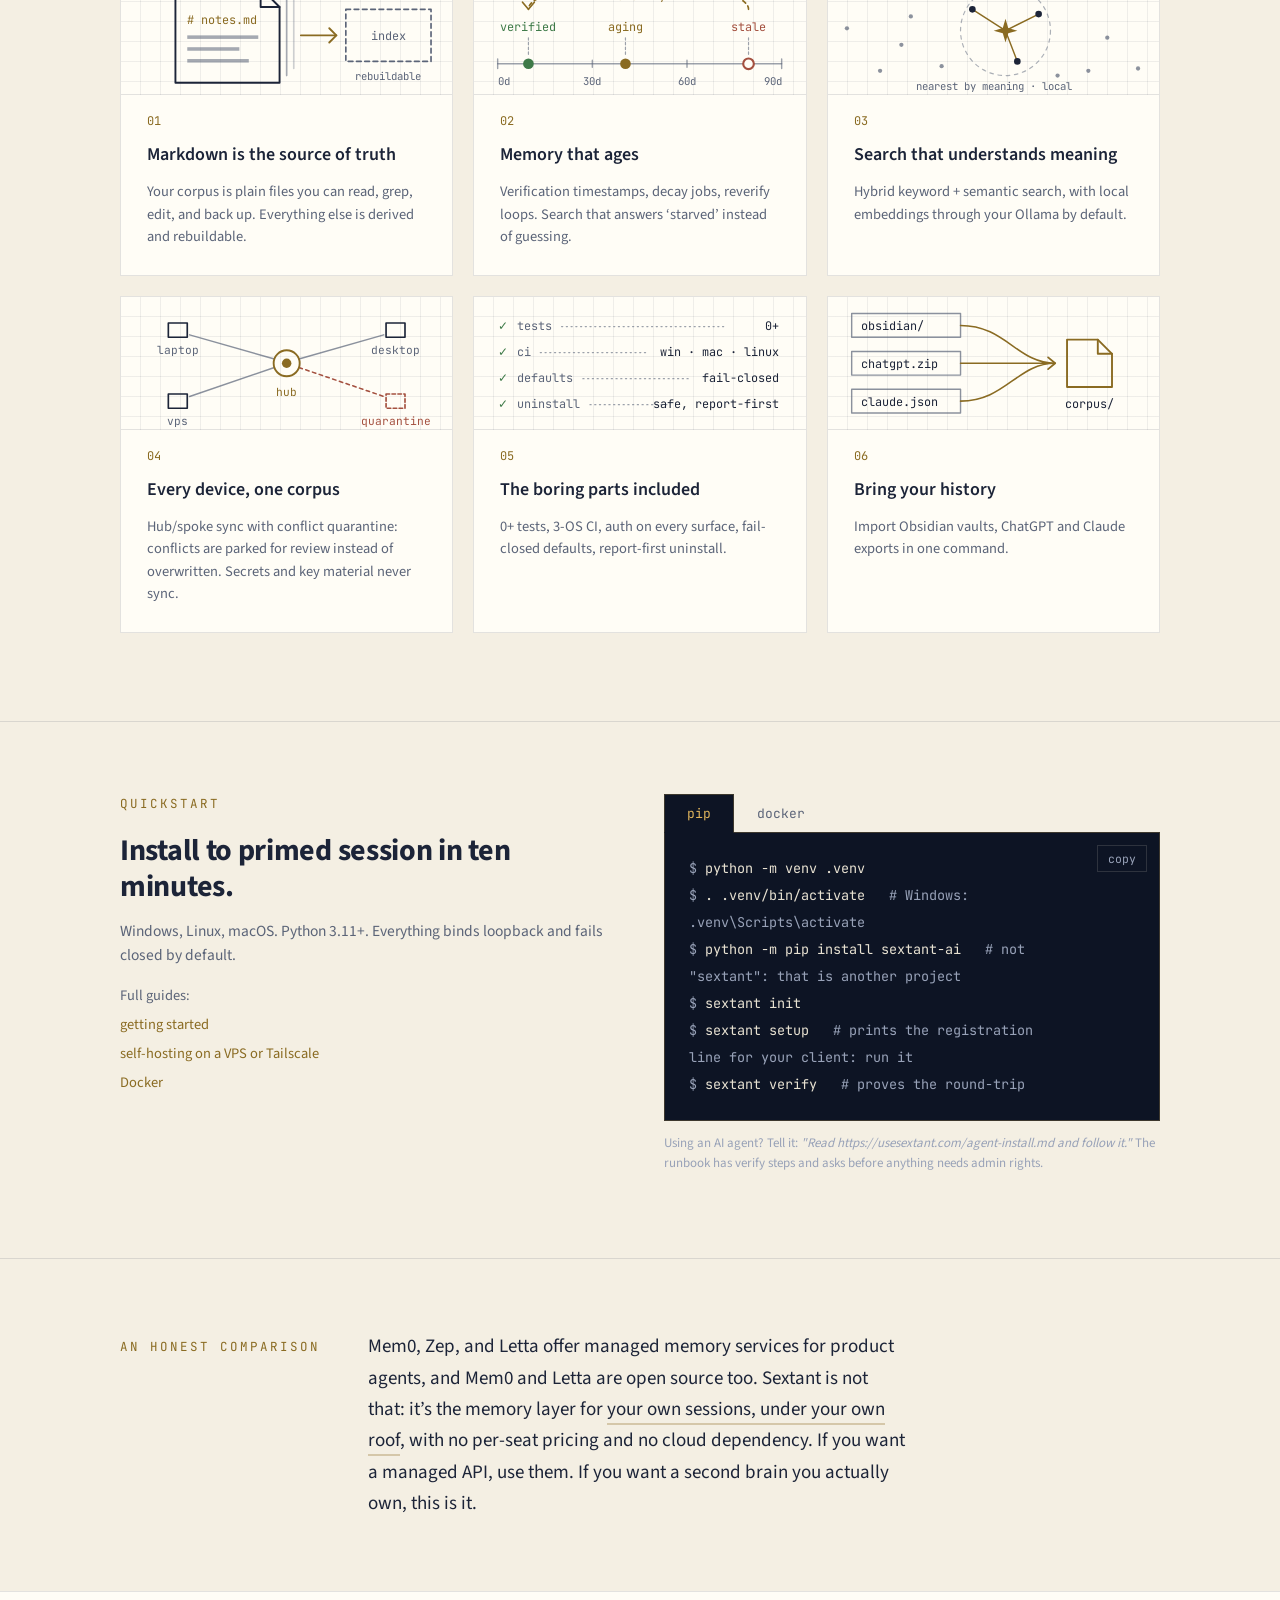
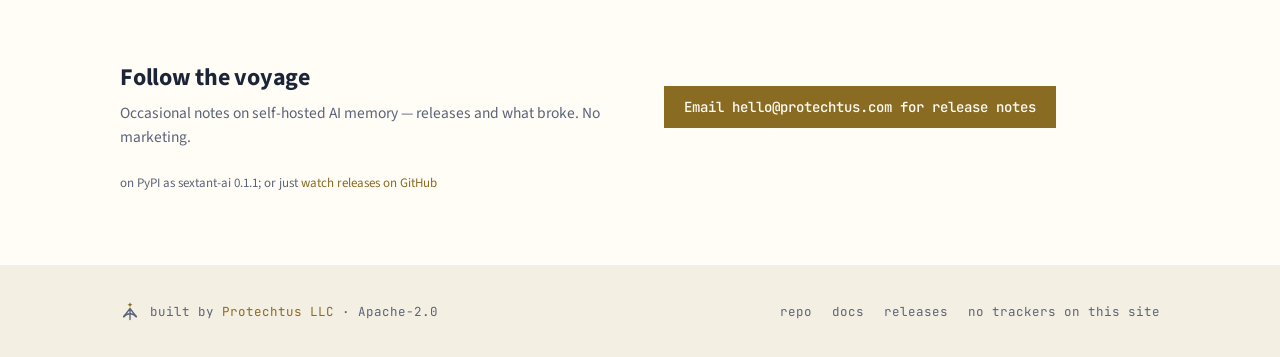
==== commit 344cd343: "facts: refresh printed numbers (2026-11-27) keys: sextant.tests_rounded, sextant.version_v, site.ver" ====
--- a/index.html
+++ b/index.html
@@ -38,7 +38,7 @@
 <h1>Your AI forgets everything. Sextant remembers — and knows when it’s no longer sure.</h1>
 <p class="lede">A self-hosted memory and orchestration layer for your AI sessions. Plain markdown you own. Memory that ages, gets re-checked, and says so when it is no longer sure.</p>
 <div class="ctas"><a class="btn" href="https://github.com/protechtus/sextant">View on GitHub →</a><a class="textlink" href="#quickstart">Quickstart ↓</a></div>
-<p class="proof"><span data-fact="sextant.license">Apache-2.0</span> · <span data-fact="sextant.tests_rounded">7,000+</span> tests, CI on <span data-fact="sextant.ci_os_count">3</span> OSes · <span data-fact="sextant.mcp_tools">30</span> MCP tools · in daily use by its maker</p>
+<p class="proof"><span data-fact="sextant.license">Apache-2.0</span> · <span data-fact="sextant.tests_rounded">0+</span> tests, CI on <span data-fact="sextant.ci_os_count">3</span> OSes · <span data-fact="sextant.mcp_tools">30</span> MCP tools · in daily use by its maker</p>
 </div>
 <figure class="term" style="margin:0" aria-label="Example Claude Code session primed by Sextant">
 <div class="term-bar"><span>claude code — session start</span><b>sextant-mcp · <span data-fact="sextant.mcp_tools">30</span> tools</b></div>
@@ -71,7 +71,7 @@
 <li><div class="plate" aria-hidden="false"><svg viewBox="0 0 280 112" role="img" aria-label="Facts aging from verified to stale, then re-verified" style="display:block;width:100%;height:100%"><path d="M232 40 C232 12 46 12 46 40" fill="none" stroke-width="1.4" stroke-linecap="round" stroke-linejoin="round" style="stroke:var(--brass)" stroke-dasharray="3 3"></path><path d="M41 34 L46 40 L51 34" fill="none" stroke-width="1.4" stroke-linecap="round" stroke-linejoin="round" style="stroke:var(--brass)"></path><text x="139" y="32" text-anchor="middle" font-family="JetBrains Mono, monospace" font-size="9.5"  style="fill:var(--brass)">reverify</text><text x="46" y="58" text-anchor="middle" font-family="JetBrains Mono, monospace" font-size="10"  style="fill:var(--green)">verified</text><text x="128" y="58" text-anchor="middle" font-family="JetBrains Mono, monospace" font-size="10"  style="fill:var(--brass)">aging</text><text x="232" y="58" text-anchor="middle" font-family="JetBrains Mono, monospace" font-size="10"  style="fill:var(--red)">stale</text><path d="M46 64 V79 M128 64 V79 M232 64 V79" fill="none" stroke-width="1" stroke-linecap="round" stroke-linejoin="round" style="stroke:var(--muted)" stroke-dasharray="2 2" opacity=".6"></path><path d="M20 86 H260" fill="none" stroke-width="1.2" stroke-linecap="round" stroke-linejoin="round" style="stroke:var(--muted)" opacity=".6"></path><path d="M20 82 V90 M100 83 V89 M180 83 V89 M260 82 V90" fill="none" stroke-width="1.2" stroke-linecap="round" stroke-linejoin="round" style="stroke:var(--muted)" opacity=".6"></path><circle cx="46" cy="86" r="4.5" style="fill:var(--green)"></circle><circle cx="128" cy="86" r="4.5" style="fill:var(--brass)"></circle><circle cx="232" cy="86" r="4.5" fill="none" stroke-width="1.8" stroke-linecap="round" stroke-linejoin="round" style="stroke:var(--red);fill:var(--panel)"></circle><text x="20" y="104" text-anchor="start" font-family="JetBrains Mono, monospace" font-size="9"  style="fill:var(--muted)">0d</text><text x="100" y="104" text-anchor="middle" font-family="JetBrains Mono, monospace" font-size="9"  style="fill:var(--muted)">30d</text><text x="180" y="104" text-anchor="middle" font-family="JetBrains Mono, monospace" font-size="9"  style="fill:var(--muted)">60d</text><text x="260" y="104" text-anchor="end" font-family="JetBrains Mono, monospace" font-size="9"  style="fill:var(--muted)">90d</text></svg></div><span class="n">02</span><h3>Memory that ages</h3><p>Verification timestamps, decay jobs, reverify loops. Search that answers ‘starved’ instead of guessing.</p></li>
 <li><div class="plate" aria-hidden="false"><svg viewBox="0 0 280 112" role="img" aria-label="A query star connected to its nearest neighbours by meaning" style="display:block;width:100%;height:100%"><circle cx="150" cy="58" r="38" fill="none" stroke-width="1" stroke-linecap="round" stroke-linejoin="round" style="stroke:var(--muted)" stroke-dasharray="3 4" opacity=".5"></circle><circle cx="30" cy="24" r="1.8" style="fill:var(--muted)" opacity=".7"></circle><circle cx="62" cy="70" r="1.8" style="fill:var(--muted)" opacity=".7"></circle><circle cx="44" cy="92" r="1.8" style="fill:var(--muted)" opacity=".7"></circle><circle cx="88" cy="30" r="1.8" style="fill:var(--muted)" opacity=".7"></circle><circle cx="96" cy="88" r="1.8" style="fill:var(--muted)" opacity=".7"></circle><circle cx="210" cy="22" r="1.8" style="fill:var(--muted)" opacity=".7"></circle><circle cx="236" cy="64" r="1.8" style="fill:var(--muted)" opacity=".7"></circle><circle cx="254" cy="30" r="1.8" style="fill:var(--muted)" opacity=".7"></circle><circle cx="220" cy="92" r="1.8" style="fill:var(--muted)" opacity=".7"></circle><circle cx="262" cy="90" r="1.8" style="fill:var(--muted)" opacity=".7"></circle><circle cx="16" cy="56" r="1.8" style="fill:var(--muted)" opacity=".7"></circle><circle cx="194" cy="96" r="1.8" style="fill:var(--muted)" opacity=".7"></circle><circle cx="70" cy="46" r="1.8" style="fill:var(--muted)" opacity=".7"></circle><circle cx="118" cy="14" r="1.8" style="fill:var(--muted)" opacity=".7"></circle><path d="M150 58 L122 40 M150 58 L178 44 M150 58 L160 84" fill="none" stroke-width="1.2" stroke-linecap="round" stroke-linejoin="round" style="stroke:var(--brass)"></path><circle cx="122" cy="40" r="2.8" style="fill:var(--text)"></circle><circle cx="178" cy="44" r="2.8" style="fill:var(--text)"></circle><circle cx="160" cy="84" r="2.8" style="fill:var(--text)"></circle><path d="M150 48 L152.3 55.7 L160 58 L152.3 60.3 L150 68 L147.7 60.3 L140 58 L147.7 55.7 Z" style="fill:var(--brass)"></path><text x="140" y="108" text-anchor="middle" font-family="JetBrains Mono, monospace" font-size="9"  style="fill:var(--muted)">nearest by meaning · local</text></svg></div><span class="n">03</span><h3>Search that understands meaning</h3><p>Hybrid keyword + semantic search, with local embeddings through your Ollama by default.</p></li>
 <li><div class="plate" aria-hidden="false"><svg viewBox="0 0 280 112" role="img" aria-label="Hub and spoke sync with a quarantined conflict" style="display:block;width:100%;height:100%"><path d="M129.6 52.4 L58 32 M150.4 52.4 L222 32 M129.6 59.6 L58 84" fill="none" stroke-width="1.3" stroke-linecap="round" stroke-linejoin="round" style="stroke:var(--muted)" opacity=".7"></path><path d="M150.4 59.6 L222 84" fill="none" stroke-width="1.3" stroke-linecap="round" stroke-linejoin="round" style="stroke:var(--red)" stroke-dasharray="3 3"></path><circle cx="140" cy="56" r="11" fill="none" stroke-width="1.6" stroke-linecap="round" stroke-linejoin="round" style="stroke:var(--brass)"></circle><circle cx="140" cy="56" r="4" style="fill:var(--brass)"></circle><rect x="40" y="22" width="16" height="12" fill="none" stroke-width="1.4" stroke-linecap="round" stroke-linejoin="round" style="stroke:var(--text)"></rect><rect x="224" y="22" width="16" height="12" fill="none" stroke-width="1.4" stroke-linecap="round" stroke-linejoin="round" style="stroke:var(--text)"></rect><rect x="40" y="82" width="16" height="12" fill="none" stroke-width="1.4" stroke-linecap="round" stroke-linejoin="round" style="stroke:var(--text)"></rect><rect x="224" y="82" width="16" height="12" stroke-dasharray="3 2" fill="none" stroke-width="1.4" stroke-linecap="round" stroke-linejoin="round" style="stroke:var(--red)"></rect><text x="48" y="48" text-anchor="middle" font-family="JetBrains Mono, monospace" font-size="9.5"  style="fill:var(--muted)">laptop</text><text x="232" y="48" text-anchor="middle" font-family="JetBrains Mono, monospace" font-size="9.5"  style="fill:var(--muted)">desktop</text><text x="48" y="108" text-anchor="middle" font-family="JetBrains Mono, monospace" font-size="9.5"  style="fill:var(--muted)">vps</text><text x="232" y="108" text-anchor="middle" font-family="JetBrains Mono, monospace" font-size="9.5"  style="fill:var(--red)">quarantine</text><text x="140" y="84" text-anchor="middle" font-family="JetBrains Mono, monospace" font-size="9.5"  style="fill:var(--brass)">hub</text></svg></div><span class="n">04</span><h3>Every device, one corpus</h3><p>Hub/spoke sync with conflict quarantine: conflicts are parked for review instead of overwritten. Secrets and key material never sync.</p></li>
-<li><div class="plate" aria-hidden="false"><svg viewBox="0 0 280 112" role="img" aria-label="Readout: tests, CI, defaults, uninstall" style="display:block;width:100%;height:100%"><text x="20" y="28" text-anchor="start" font-family="JetBrains Mono, monospace" font-size="10"  style="fill:var(--green)">✓</text><text x="36" y="28" text-anchor="start" font-family="JetBrains Mono, monospace" font-size="10"  style="fill:var(--muted)">tests</text><path d="M74 25 H214" fill="none" stroke-width="1" stroke-linecap="round" stroke-linejoin="round" style="stroke:var(--muted)" stroke-dasharray="1 3" opacity=".6"></path><text x="258" y="28" text-anchor="end" font-family="JetBrains Mono, monospace" font-size="10"  style="fill:var(--text)" data-fact="sextant.tests_rounded">7,000+</text><text x="20" y="50" text-anchor="start" font-family="JetBrains Mono, monospace" font-size="10"  style="fill:var(--green)">✓</text><text x="36" y="50" text-anchor="start" font-family="JetBrains Mono, monospace" font-size="10"  style="fill:var(--muted)">ci</text><path d="M56 47 H148" fill="none" stroke-width="1" stroke-linecap="round" stroke-linejoin="round" style="stroke:var(--muted)" stroke-dasharray="1 3" opacity=".6"></path><text x="258" y="50" text-anchor="end" font-family="JetBrains Mono, monospace" font-size="10"  style="fill:var(--text)">win · mac · linux</text><text x="20" y="72" text-anchor="start" font-family="JetBrains Mono, monospace" font-size="10"  style="fill:var(--green)">✓</text><text x="36" y="72" text-anchor="start" font-family="JetBrains Mono, monospace" font-size="10"  style="fill:var(--muted)">defaults</text><path d="M92 69 H184" fill="none" stroke-width="1" stroke-linecap="round" stroke-linejoin="round" style="stroke:var(--muted)" stroke-dasharray="1 3" opacity=".6"></path><text x="258" y="72" text-anchor="end" font-family="JetBrains Mono, monospace" font-size="10"  style="fill:var(--text)">fail-closed</text><text x="20" y="94" text-anchor="start" font-family="JetBrains Mono, monospace" font-size="10"  style="fill:var(--green)">✓</text><text x="36" y="94" text-anchor="start" font-family="JetBrains Mono, monospace" font-size="10"  style="fill:var(--muted)">uninstall</text><path d="M98 91 H166" fill="none" stroke-width="1" stroke-linecap="round" stroke-linejoin="round" style="stroke:var(--muted)" stroke-dasharray="1 3" opacity=".6"></path><text x="258" y="94" text-anchor="end" font-family="JetBrains Mono, monospace" font-size="10"  style="fill:var(--text)">safe, report-first</text></svg></div><span class="n">05</span><h3>The boring parts included</h3><p><span data-fact="sextant.tests_rounded">7,000+</span> tests, <span data-fact="sextant.ci_os_count">3</span>-OS CI, auth on every surface, fail-closed defaults, report-first uninstall.</p></li>
+<li><div class="plate" aria-hidden="false"><svg viewBox="0 0 280 112" role="img" aria-label="Readout: tests, CI, defaults, uninstall" style="display:block;width:100%;height:100%"><text x="20" y="28" text-anchor="start" font-family="JetBrains Mono, monospace" font-size="10"  style="fill:var(--green)">✓</text><text x="36" y="28" text-anchor="start" font-family="JetBrains Mono, monospace" font-size="10"  style="fill:var(--muted)">tests</text><path d="M74 25 H214" fill="none" stroke-width="1" stroke-linecap="round" stroke-linejoin="round" style="stroke:var(--muted)" stroke-dasharray="1 3" opacity=".6"></path><text x="258" y="28" text-anchor="end" font-family="JetBrains Mono, monospace" font-size="10"  style="fill:var(--text)" data-fact="sextant.tests_rounded">0+</text><text x="20" y="50" text-anchor="start" font-family="JetBrains Mono, monospace" font-size="10"  style="fill:var(--green)">✓</text><text x="36" y="50" text-anchor="start" font-family="JetBrains Mono, monospace" font-size="10"  style="fill:var(--muted)">ci</text><path d="M56 47 H148" fill="none" stroke-width="1" stroke-linecap="round" stroke-linejoin="round" style="stroke:var(--muted)" stroke-dasharray="1 3" opacity=".6"></path><text x="258" y="50" text-anchor="end" font-family="JetBrains Mono, monospace" font-size="10"  style="fill:var(--text)">win · mac · linux</text><text x="20" y="72" text-anchor="start" font-family="JetBrains Mono, monospace" font-size="10"  style="fill:var(--green)">✓</text><text x="36" y="72" text-anchor="start" font-family="JetBrains Mono, monospace" font-size="10"  style="fill:var(--muted)">defaults</text><path d="M92 69 H184" fill="none" stroke-width="1" stroke-linecap="round" stroke-linejoin="round" style="stroke:var(--muted)" stroke-dasharray="1 3" opacity=".6"></path><text x="258" y="72" text-anchor="end" font-family="JetBrains Mono, monospace" font-size="10"  style="fill:var(--text)">fail-closed</text><text x="20" y="94" text-anchor="start" font-family="JetBrains Mono, monospace" font-size="10"  style="fill:var(--green)">✓</text><text x="36" y="94" text-anchor="start" font-family="JetBrains Mono, monospace" font-size="10"  style="fill:var(--muted)">uninstall</text><path d="M98 91 H166" fill="none" stroke-width="1" stroke-linecap="round" stroke-linejoin="round" style="stroke:var(--muted)" stroke-dasharray="1 3" opacity=".6"></path><text x="258" y="94" text-anchor="end" font-family="JetBrains Mono, monospace" font-size="10"  style="fill:var(--text)">safe, report-first</text></svg></div><span class="n">05</span><h3>The boring parts included</h3><p><span data-fact="sextant.tests_rounded">0+</span> tests, <span data-fact="sextant.ci_os_count">3</span>-OS CI, auth on every surface, fail-closed defaults, report-first uninstall.</p></li>
 <li><div class="plate" aria-hidden="false"><svg viewBox="0 0 280 112" role="img" aria-label="Three exports converging into one corpus" style="display:block;width:100%;height:100%"><rect x="20" y="14" width="92" height="20" fill="none" stroke-width="1.2" stroke-linecap="round" stroke-linejoin="round" style="stroke:var(--muted)" opacity=".7"></rect><rect x="20" y="46" width="92" height="20" fill="none" stroke-width="1.2" stroke-linecap="round" stroke-linejoin="round" style="stroke:var(--muted)" opacity=".7"></rect><rect x="20" y="78" width="92" height="20" fill="none" stroke-width="1.2" stroke-linecap="round" stroke-linejoin="round" style="stroke:var(--muted)" opacity=".7"></rect><text x="28" y="28" text-anchor="start" font-family="JetBrains Mono, monospace" font-size="10"  style="fill:var(--text)">obsidian/</text><text x="28" y="60" text-anchor="start" font-family="JetBrains Mono, monospace" font-size="10"  style="fill:var(--text)">chatgpt.zip</text><text x="28" y="92" text-anchor="start" font-family="JetBrains Mono, monospace" font-size="10"  style="fill:var(--text)">claude.json</text><path d="M112 24 C150 24 160 56 192 56 M112 56 H192 M112 88 C150 88 160 56 192 56" fill="none" stroke-width="1.3" stroke-linecap="round" stroke-linejoin="round" style="stroke:var(--brass)"></path><path d="M186 51 L192 56 L186 61" fill="none" stroke-width="1.5" stroke-linecap="round" stroke-linejoin="round" style="stroke:var(--brass)"></path><path d="M202 36 H228 L240 48 V76 H202 Z" fill="none" stroke-width="1.6" stroke-linecap="round" stroke-linejoin="round" style="stroke:var(--brass)"></path><path d="M228 36 V48 H240" fill="none" stroke-width="1.6" stroke-linecap="round" stroke-linejoin="round" style="stroke:var(--brass)"></path><text x="221" y="94" text-anchor="middle" font-family="JetBrains Mono, monospace" font-size="10"  style="fill:var(--text)">corpus/</text></svg></div><span class="n">06</span><h3>Bring your history</h3><p>Import Obsidian vaults, ChatGPT and Claude exports in one command.</p></li>
 </ul>
 </div></section>
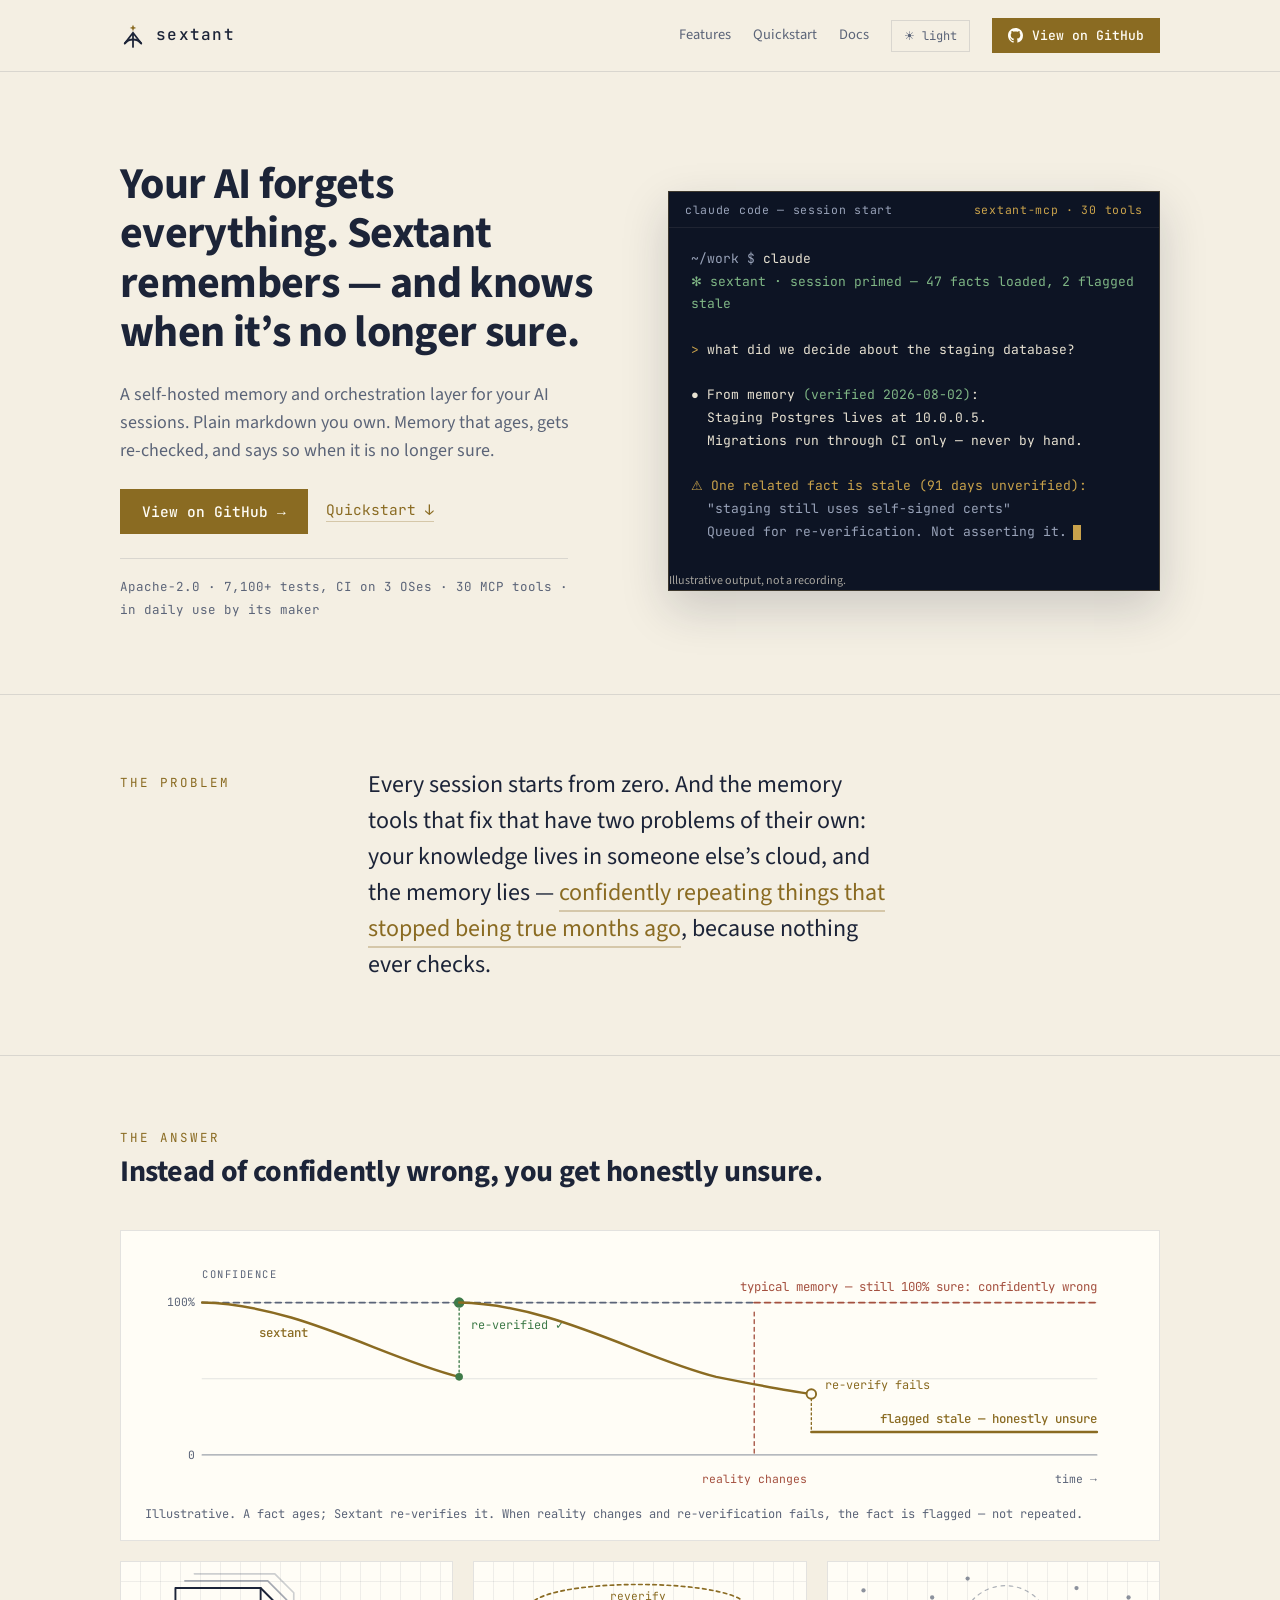
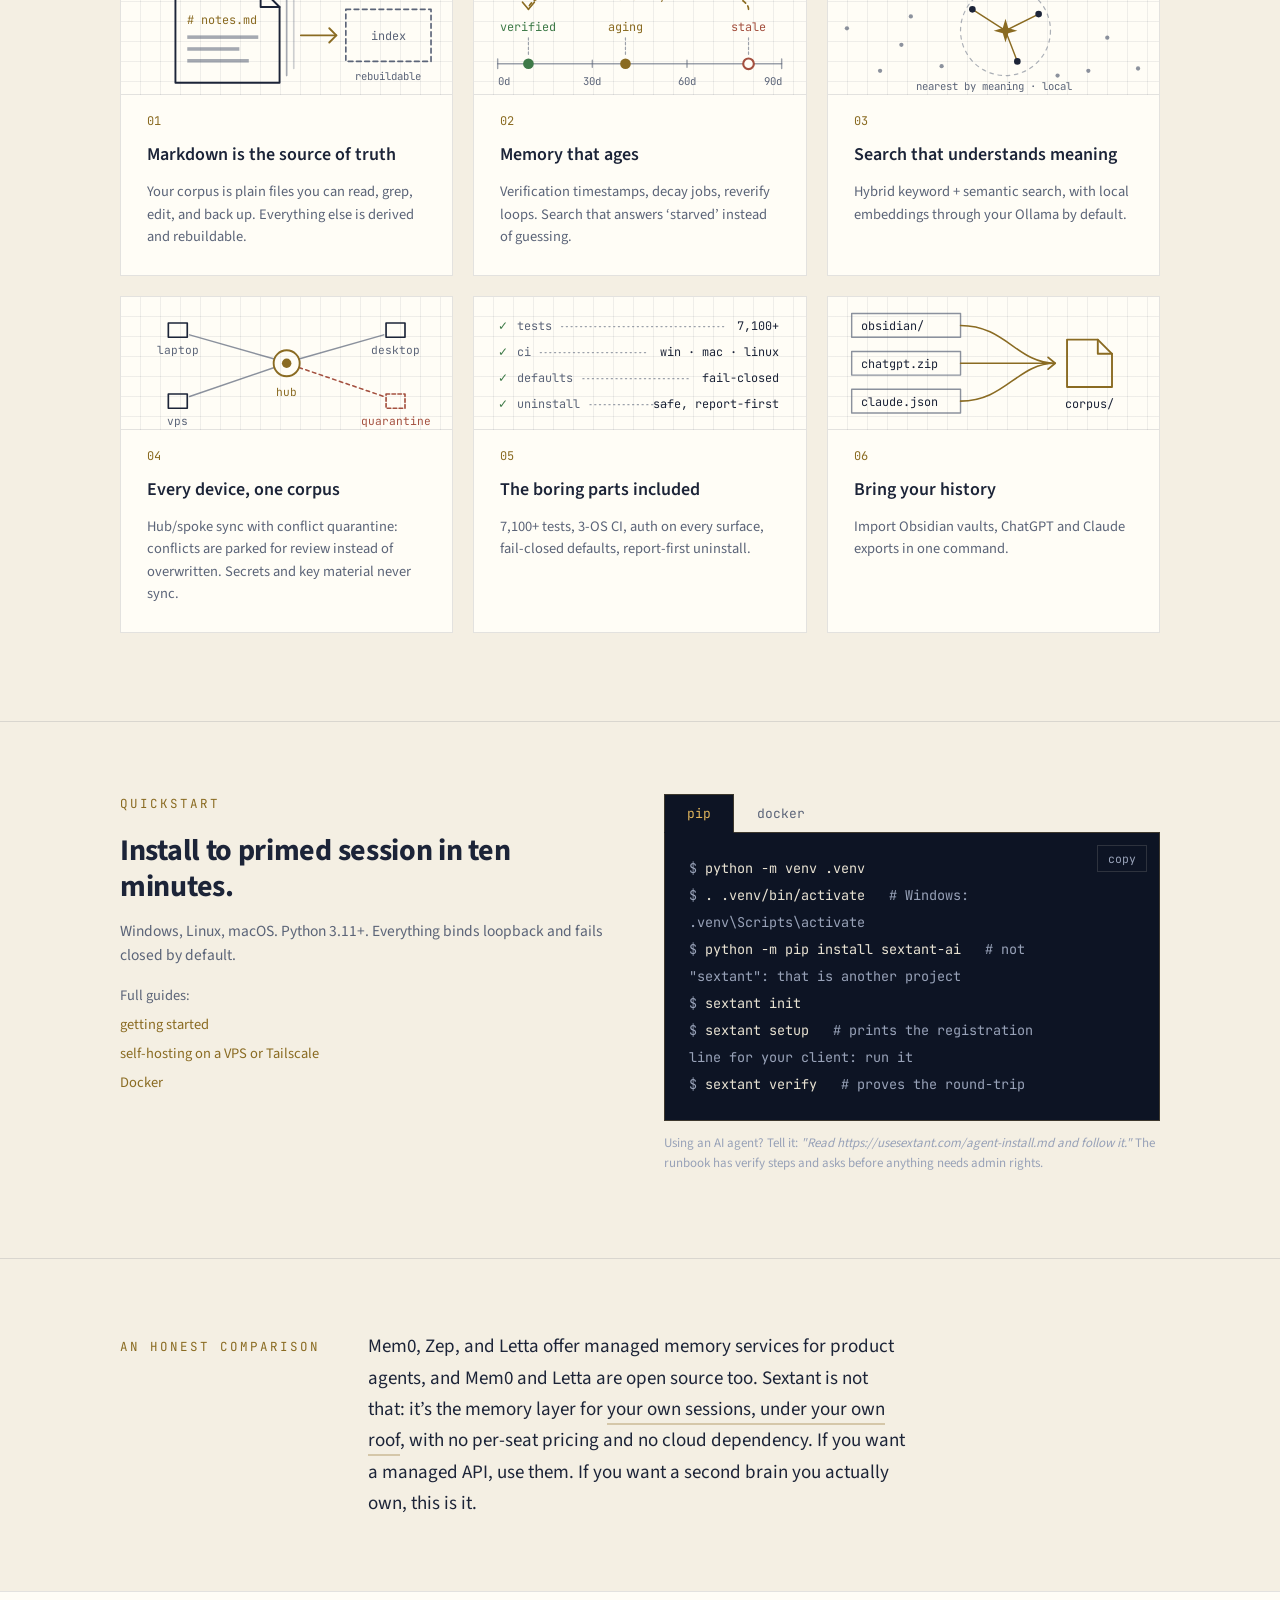
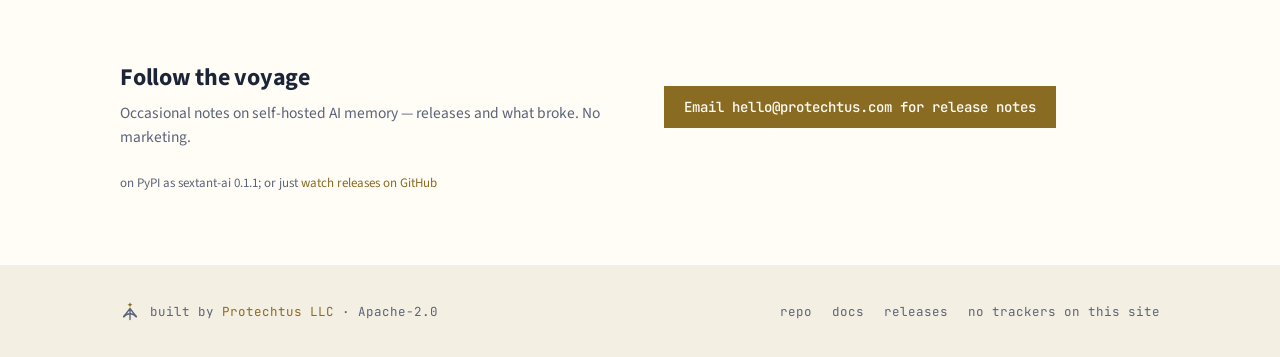
==== commit 6e81cd5f: "facts: refresh printed numbers (2026-11-28) keys: sextant.tests_rounded, sextant.version_v, site.ver" ====
--- a/index.html
+++ b/index.html
@@ -38,7 +38,7 @@
 <h1>Your AI forgets everything. Sextant remembers — and knows when it’s no longer sure.</h1>
 <p class="lede">A self-hosted memory and orchestration layer for your AI sessions. Plain markdown you own. Memory that ages, gets re-checked, and says so when it is no longer sure.</p>
 <div class="ctas"><a class="btn" href="https://github.com/protechtus/sextant">View on GitHub →</a><a class="textlink" href="#quickstart">Quickstart ↓</a></div>
-<p class="proof"><span data-fact="sextant.license">Apache-2.0</span> · <span data-fact="sextant.tests_rounded">0+</span> tests, CI on <span data-fact="sextant.ci_os_count">3</span> OSes · <span data-fact="sextant.mcp_tools">30</span> MCP tools · in daily use by its maker</p>
+<p class="proof"><span data-fact="sextant.license">Apache-2.0</span> · <span data-fact="sextant.tests_rounded">7,100+</span> tests, CI on <span data-fact="sextant.ci_os_count">3</span> OSes · <span data-fact="sextant.mcp_tools">30</span> MCP tools · in daily use by its maker</p>
 </div>
 <figure class="term" style="margin:0" aria-label="Example Claude Code session primed by Sextant">
 <div class="term-bar"><span>claude code — session start</span><b>sextant-mcp · <span data-fact="sextant.mcp_tools">30</span> tools</b></div>
@@ -71,7 +71,7 @@
 <li><div class="plate" aria-hidden="false"><svg viewBox="0 0 280 112" role="img" aria-label="Facts aging from verified to stale, then re-verified" style="display:block;width:100%;height:100%"><path d="M232 40 C232 12 46 12 46 40" fill="none" stroke-width="1.4" stroke-linecap="round" stroke-linejoin="round" style="stroke:var(--brass)" stroke-dasharray="3 3"></path><path d="M41 34 L46 40 L51 34" fill="none" stroke-width="1.4" stroke-linecap="round" stroke-linejoin="round" style="stroke:var(--brass)"></path><text x="139" y="32" text-anchor="middle" font-family="JetBrains Mono, monospace" font-size="9.5"  style="fill:var(--brass)">reverify</text><text x="46" y="58" text-anchor="middle" font-family="JetBrains Mono, monospace" font-size="10"  style="fill:var(--green)">verified</text><text x="128" y="58" text-anchor="middle" font-family="JetBrains Mono, monospace" font-size="10"  style="fill:var(--brass)">aging</text><text x="232" y="58" text-anchor="middle" font-family="JetBrains Mono, monospace" font-size="10"  style="fill:var(--red)">stale</text><path d="M46 64 V79 M128 64 V79 M232 64 V79" fill="none" stroke-width="1" stroke-linecap="round" stroke-linejoin="round" style="stroke:var(--muted)" stroke-dasharray="2 2" opacity=".6"></path><path d="M20 86 H260" fill="none" stroke-width="1.2" stroke-linecap="round" stroke-linejoin="round" style="stroke:var(--muted)" opacity=".6"></path><path d="M20 82 V90 M100 83 V89 M180 83 V89 M260 82 V90" fill="none" stroke-width="1.2" stroke-linecap="round" stroke-linejoin="round" style="stroke:var(--muted)" opacity=".6"></path><circle cx="46" cy="86" r="4.5" style="fill:var(--green)"></circle><circle cx="128" cy="86" r="4.5" style="fill:var(--brass)"></circle><circle cx="232" cy="86" r="4.5" fill="none" stroke-width="1.8" stroke-linecap="round" stroke-linejoin="round" style="stroke:var(--red);fill:var(--panel)"></circle><text x="20" y="104" text-anchor="start" font-family="JetBrains Mono, monospace" font-size="9"  style="fill:var(--muted)">0d</text><text x="100" y="104" text-anchor="middle" font-family="JetBrains Mono, monospace" font-size="9"  style="fill:var(--muted)">30d</text><text x="180" y="104" text-anchor="middle" font-family="JetBrains Mono, monospace" font-size="9"  style="fill:var(--muted)">60d</text><text x="260" y="104" text-anchor="end" font-family="JetBrains Mono, monospace" font-size="9"  style="fill:var(--muted)">90d</text></svg></div><span class="n">02</span><h3>Memory that ages</h3><p>Verification timestamps, decay jobs, reverify loops. Search that answers ‘starved’ instead of guessing.</p></li>
 <li><div class="plate" aria-hidden="false"><svg viewBox="0 0 280 112" role="img" aria-label="A query star connected to its nearest neighbours by meaning" style="display:block;width:100%;height:100%"><circle cx="150" cy="58" r="38" fill="none" stroke-width="1" stroke-linecap="round" stroke-linejoin="round" style="stroke:var(--muted)" stroke-dasharray="3 4" opacity=".5"></circle><circle cx="30" cy="24" r="1.8" style="fill:var(--muted)" opacity=".7"></circle><circle cx="62" cy="70" r="1.8" style="fill:var(--muted)" opacity=".7"></circle><circle cx="44" cy="92" r="1.8" style="fill:var(--muted)" opacity=".7"></circle><circle cx="88" cy="30" r="1.8" style="fill:var(--muted)" opacity=".7"></circle><circle cx="96" cy="88" r="1.8" style="fill:var(--muted)" opacity=".7"></circle><circle cx="210" cy="22" r="1.8" style="fill:var(--muted)" opacity=".7"></circle><circle cx="236" cy="64" r="1.8" style="fill:var(--muted)" opacity=".7"></circle><circle cx="254" cy="30" r="1.8" style="fill:var(--muted)" opacity=".7"></circle><circle cx="220" cy="92" r="1.8" style="fill:var(--muted)" opacity=".7"></circle><circle cx="262" cy="90" r="1.8" style="fill:var(--muted)" opacity=".7"></circle><circle cx="16" cy="56" r="1.8" style="fill:var(--muted)" opacity=".7"></circle><circle cx="194" cy="96" r="1.8" style="fill:var(--muted)" opacity=".7"></circle><circle cx="70" cy="46" r="1.8" style="fill:var(--muted)" opacity=".7"></circle><circle cx="118" cy="14" r="1.8" style="fill:var(--muted)" opacity=".7"></circle><path d="M150 58 L122 40 M150 58 L178 44 M150 58 L160 84" fill="none" stroke-width="1.2" stroke-linecap="round" stroke-linejoin="round" style="stroke:var(--brass)"></path><circle cx="122" cy="40" r="2.8" style="fill:var(--text)"></circle><circle cx="178" cy="44" r="2.8" style="fill:var(--text)"></circle><circle cx="160" cy="84" r="2.8" style="fill:var(--text)"></circle><path d="M150 48 L152.3 55.7 L160 58 L152.3 60.3 L150 68 L147.7 60.3 L140 58 L147.7 55.7 Z" style="fill:var(--brass)"></path><text x="140" y="108" text-anchor="middle" font-family="JetBrains Mono, monospace" font-size="9"  style="fill:var(--muted)">nearest by meaning · local</text></svg></div><span class="n">03</span><h3>Search that understands meaning</h3><p>Hybrid keyword + semantic search, with local embeddings through your Ollama by default.</p></li>
 <li><div class="plate" aria-hidden="false"><svg viewBox="0 0 280 112" role="img" aria-label="Hub and spoke sync with a quarantined conflict" style="display:block;width:100%;height:100%"><path d="M129.6 52.4 L58 32 M150.4 52.4 L222 32 M129.6 59.6 L58 84" fill="none" stroke-width="1.3" stroke-linecap="round" stroke-linejoin="round" style="stroke:var(--muted)" opacity=".7"></path><path d="M150.4 59.6 L222 84" fill="none" stroke-width="1.3" stroke-linecap="round" stroke-linejoin="round" style="stroke:var(--red)" stroke-dasharray="3 3"></path><circle cx="140" cy="56" r="11" fill="none" stroke-width="1.6" stroke-linecap="round" stroke-linejoin="round" style="stroke:var(--brass)"></circle><circle cx="140" cy="56" r="4" style="fill:var(--brass)"></circle><rect x="40" y="22" width="16" height="12" fill="none" stroke-width="1.4" stroke-linecap="round" stroke-linejoin="round" style="stroke:var(--text)"></rect><rect x="224" y="22" width="16" height="12" fill="none" stroke-width="1.4" stroke-linecap="round" stroke-linejoin="round" style="stroke:var(--text)"></rect><rect x="40" y="82" width="16" height="12" fill="none" stroke-width="1.4" stroke-linecap="round" stroke-linejoin="round" style="stroke:var(--text)"></rect><rect x="224" y="82" width="16" height="12" stroke-dasharray="3 2" fill="none" stroke-width="1.4" stroke-linecap="round" stroke-linejoin="round" style="stroke:var(--red)"></rect><text x="48" y="48" text-anchor="middle" font-family="JetBrains Mono, monospace" font-size="9.5"  style="fill:var(--muted)">laptop</text><text x="232" y="48" text-anchor="middle" font-family="JetBrains Mono, monospace" font-size="9.5"  style="fill:var(--muted)">desktop</text><text x="48" y="108" text-anchor="middle" font-family="JetBrains Mono, monospace" font-size="9.5"  style="fill:var(--muted)">vps</text><text x="232" y="108" text-anchor="middle" font-family="JetBrains Mono, monospace" font-size="9.5"  style="fill:var(--red)">quarantine</text><text x="140" y="84" text-anchor="middle" font-family="JetBrains Mono, monospace" font-size="9.5"  style="fill:var(--brass)">hub</text></svg></div><span class="n">04</span><h3>Every device, one corpus</h3><p>Hub/spoke sync with conflict quarantine: conflicts are parked for review instead of overwritten. Secrets and key material never sync.</p></li>
-<li><div class="plate" aria-hidden="false"><svg viewBox="0 0 280 112" role="img" aria-label="Readout: tests, CI, defaults, uninstall" style="display:block;width:100%;height:100%"><text x="20" y="28" text-anchor="start" font-family="JetBrains Mono, monospace" font-size="10"  style="fill:var(--green)">✓</text><text x="36" y="28" text-anchor="start" font-family="JetBrains Mono, monospace" font-size="10"  style="fill:var(--muted)">tests</text><path d="M74 25 H214" fill="none" stroke-width="1" stroke-linecap="round" stroke-linejoin="round" style="stroke:var(--muted)" stroke-dasharray="1 3" opacity=".6"></path><text x="258" y="28" text-anchor="end" font-family="JetBrains Mono, monospace" font-size="10"  style="fill:var(--text)" data-fact="sextant.tests_rounded">0+</text><text x="20" y="50" text-anchor="start" font-family="JetBrains Mono, monospace" font-size="10"  style="fill:var(--green)">✓</text><text x="36" y="50" text-anchor="start" font-family="JetBrains Mono, monospace" font-size="10"  style="fill:var(--muted)">ci</text><path d="M56 47 H148" fill="none" stroke-width="1" stroke-linecap="round" stroke-linejoin="round" style="stroke:var(--muted)" stroke-dasharray="1 3" opacity=".6"></path><text x="258" y="50" text-anchor="end" font-family="JetBrains Mono, monospace" font-size="10"  style="fill:var(--text)">win · mac · linux</text><text x="20" y="72" text-anchor="start" font-family="JetBrains Mono, monospace" font-size="10"  style="fill:var(--green)">✓</text><text x="36" y="72" text-anchor="start" font-family="JetBrains Mono, monospace" font-size="10"  style="fill:var(--muted)">defaults</text><path d="M92 69 H184" fill="none" stroke-width="1" stroke-linecap="round" stroke-linejoin="round" style="stroke:var(--muted)" stroke-dasharray="1 3" opacity=".6"></path><text x="258" y="72" text-anchor="end" font-family="JetBrains Mono, monospace" font-size="10"  style="fill:var(--text)">fail-closed</text><text x="20" y="94" text-anchor="start" font-family="JetBrains Mono, monospace" font-size="10"  style="fill:var(--green)">✓</text><text x="36" y="94" text-anchor="start" font-family="JetBrains Mono, monospace" font-size="10"  style="fill:var(--muted)">uninstall</text><path d="M98 91 H166" fill="none" stroke-width="1" stroke-linecap="round" stroke-linejoin="round" style="stroke:var(--muted)" stroke-dasharray="1 3" opacity=".6"></path><text x="258" y="94" text-anchor="end" font-family="JetBrains Mono, monospace" font-size="10"  style="fill:var(--text)">safe, report-first</text></svg></div><span class="n">05</span><h3>The boring parts included</h3><p><span data-fact="sextant.tests_rounded">0+</span> tests, <span data-fact="sextant.ci_os_count">3</span>-OS CI, auth on every surface, fail-closed defaults, report-first uninstall.</p></li>
+<li><div class="plate" aria-hidden="false"><svg viewBox="0 0 280 112" role="img" aria-label="Readout: tests, CI, defaults, uninstall" style="display:block;width:100%;height:100%"><text x="20" y="28" text-anchor="start" font-family="JetBrains Mono, monospace" font-size="10"  style="fill:var(--green)">✓</text><text x="36" y="28" text-anchor="start" font-family="JetBrains Mono, monospace" font-size="10"  style="fill:var(--muted)">tests</text><path d="M74 25 H214" fill="none" stroke-width="1" stroke-linecap="round" stroke-linejoin="round" style="stroke:var(--muted)" stroke-dasharray="1 3" opacity=".6"></path><text x="258" y="28" text-anchor="end" font-family="JetBrains Mono, monospace" font-size="10"  style="fill:var(--text)" data-fact="sextant.tests_rounded">7,100+</text><text x="20" y="50" text-anchor="start" font-family="JetBrains Mono, monospace" font-size="10"  style="fill:var(--green)">✓</text><text x="36" y="50" text-anchor="start" font-family="JetBrains Mono, monospace" font-size="10"  style="fill:var(--muted)">ci</text><path d="M56 47 H148" fill="none" stroke-width="1" stroke-linecap="round" stroke-linejoin="round" style="stroke:var(--muted)" stroke-dasharray="1 3" opacity=".6"></path><text x="258" y="50" text-anchor="end" font-family="JetBrains Mono, monospace" font-size="10"  style="fill:var(--text)">win · mac · linux</text><text x="20" y="72" text-anchor="start" font-family="JetBrains Mono, monospace" font-size="10"  style="fill:var(--green)">✓</text><text x="36" y="72" text-anchor="start" font-family="JetBrains Mono, monospace" font-size="10"  style="fill:var(--muted)">defaults</text><path d="M92 69 H184" fill="none" stroke-width="1" stroke-linecap="round" stroke-linejoin="round" style="stroke:var(--muted)" stroke-dasharray="1 3" opacity=".6"></path><text x="258" y="72" text-anchor="end" font-family="JetBrains Mono, monospace" font-size="10"  style="fill:var(--text)">fail-closed</text><text x="20" y="94" text-anchor="start" font-family="JetBrains Mono, monospace" font-size="10"  style="fill:var(--green)">✓</text><text x="36" y="94" text-anchor="start" font-family="JetBrains Mono, monospace" font-size="10"  style="fill:var(--muted)">uninstall</text><path d="M98 91 H166" fill="none" stroke-width="1" stroke-linecap="round" stroke-linejoin="round" style="stroke:var(--muted)" stroke-dasharray="1 3" opacity=".6"></path><text x="258" y="94" text-anchor="end" font-family="JetBrains Mono, monospace" font-size="10"  style="fill:var(--text)">safe, report-first</text></svg></div><span class="n">05</span><h3>The boring parts included</h3><p><span data-fact="sextant.tests_rounded">7,100+</span> tests, <span data-fact="sextant.ci_os_count">3</span>-OS CI, auth on every surface, fail-closed defaults, report-first uninstall.</p></li>
 <li><div class="plate" aria-hidden="false"><svg viewBox="0 0 280 112" role="img" aria-label="Three exports converging into one corpus" style="display:block;width:100%;height:100%"><rect x="20" y="14" width="92" height="20" fill="none" stroke-width="1.2" stroke-linecap="round" stroke-linejoin="round" style="stroke:var(--muted)" opacity=".7"></rect><rect x="20" y="46" width="92" height="20" fill="none" stroke-width="1.2" stroke-linecap="round" stroke-linejoin="round" style="stroke:var(--muted)" opacity=".7"></rect><rect x="20" y="78" width="92" height="20" fill="none" stroke-width="1.2" stroke-linecap="round" stroke-linejoin="round" style="stroke:var(--muted)" opacity=".7"></rect><text x="28" y="28" text-anchor="start" font-family="JetBrains Mono, monospace" font-size="10"  style="fill:var(--text)">obsidian/</text><text x="28" y="60" text-anchor="start" font-family="JetBrains Mono, monospace" font-size="10"  style="fill:var(--text)">chatgpt.zip</text><text x="28" y="92" text-anchor="start" font-family="JetBrains Mono, monospace" font-size="10"  style="fill:var(--text)">claude.json</text><path d="M112 24 C150 24 160 56 192 56 M112 56 H192 M112 88 C150 88 160 56 192 56" fill="none" stroke-width="1.3" stroke-linecap="round" stroke-linejoin="round" style="stroke:var(--brass)"></path><path d="M186 51 L192 56 L186 61" fill="none" stroke-width="1.5" stroke-linecap="round" stroke-linejoin="round" style="stroke:var(--brass)"></path><path d="M202 36 H228 L240 48 V76 H202 Z" fill="none" stroke-width="1.6" stroke-linecap="round" stroke-linejoin="round" style="stroke:var(--brass)"></path><path d="M228 36 V48 H240" fill="none" stroke-width="1.6" stroke-linecap="round" stroke-linejoin="round" style="stroke:var(--brass)"></path><text x="221" y="94" text-anchor="middle" font-family="JetBrains Mono, monospace" font-size="10"  style="fill:var(--text)">corpus/</text></svg></div><span class="n">06</span><h3>Bring your history</h3><p>Import Obsidian vaults, ChatGPT and Claude exports in one command.</p></li>
 </ul>
 </div></section>
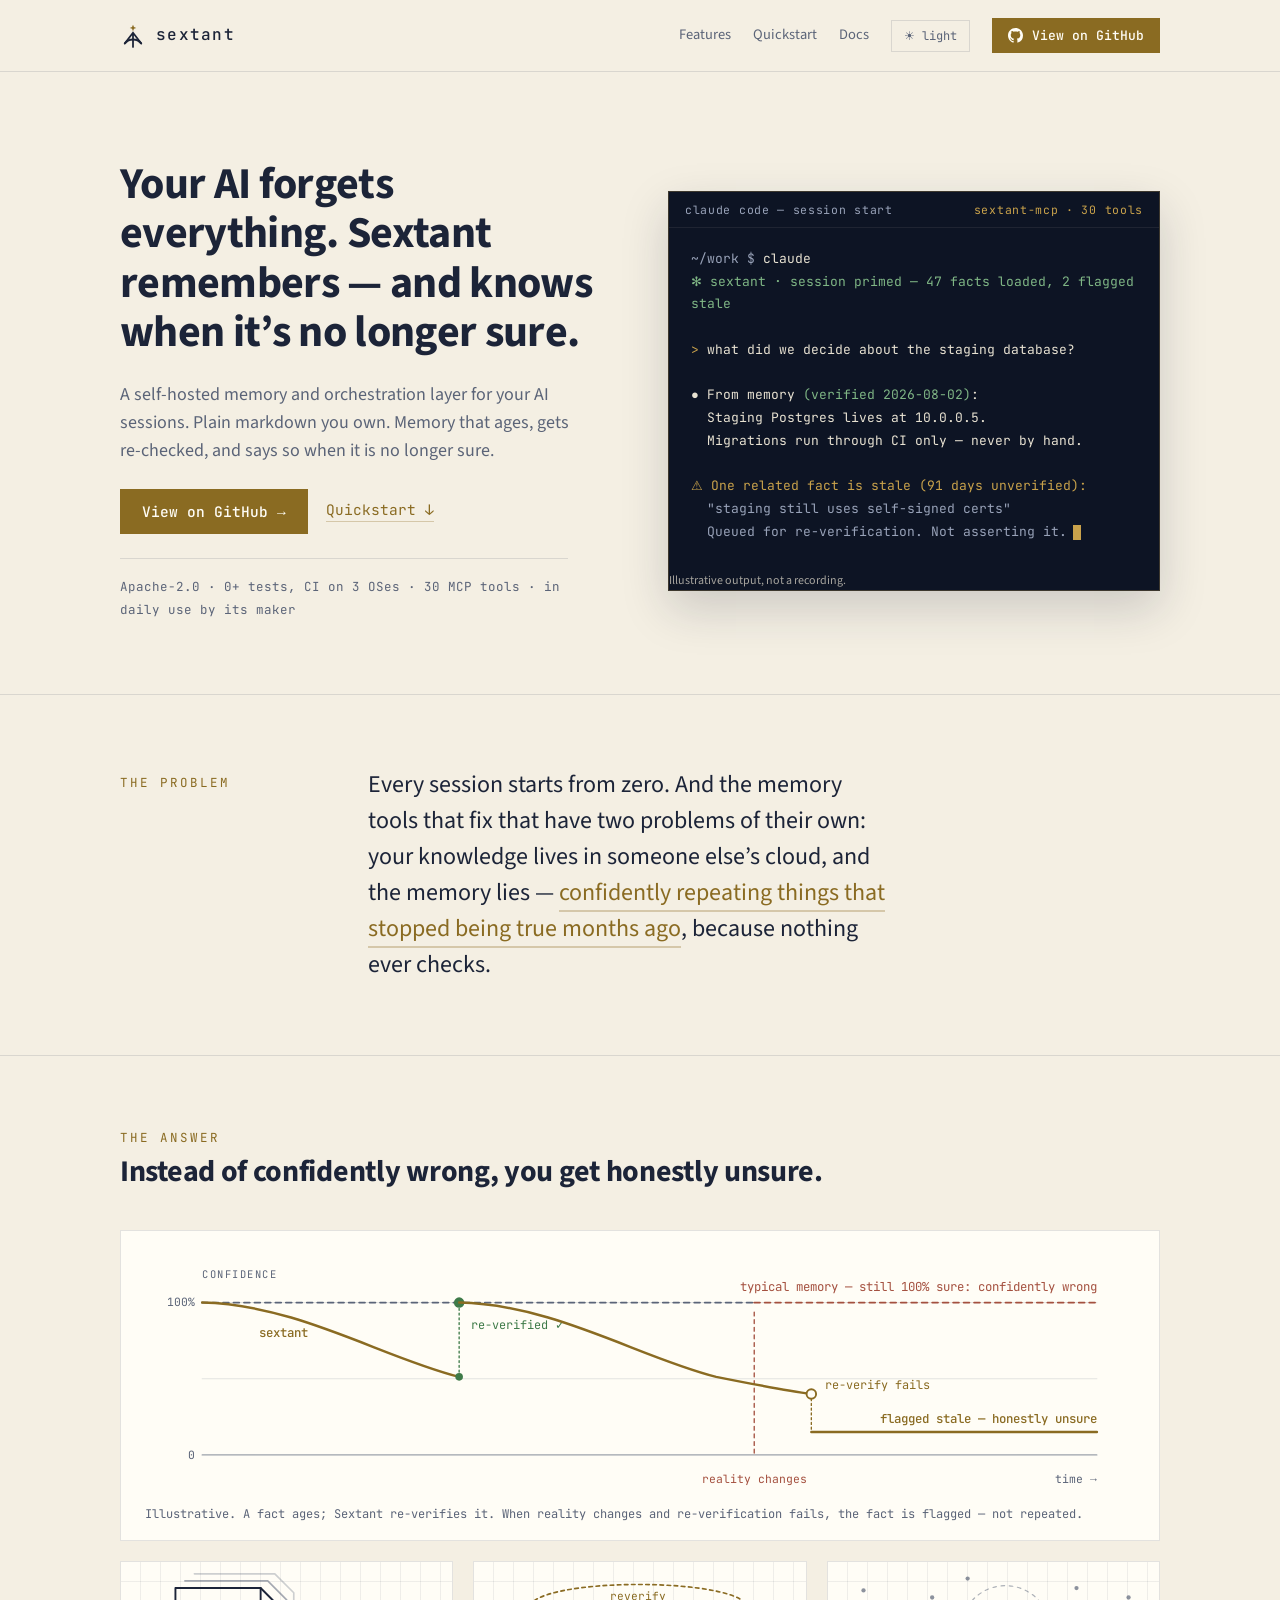
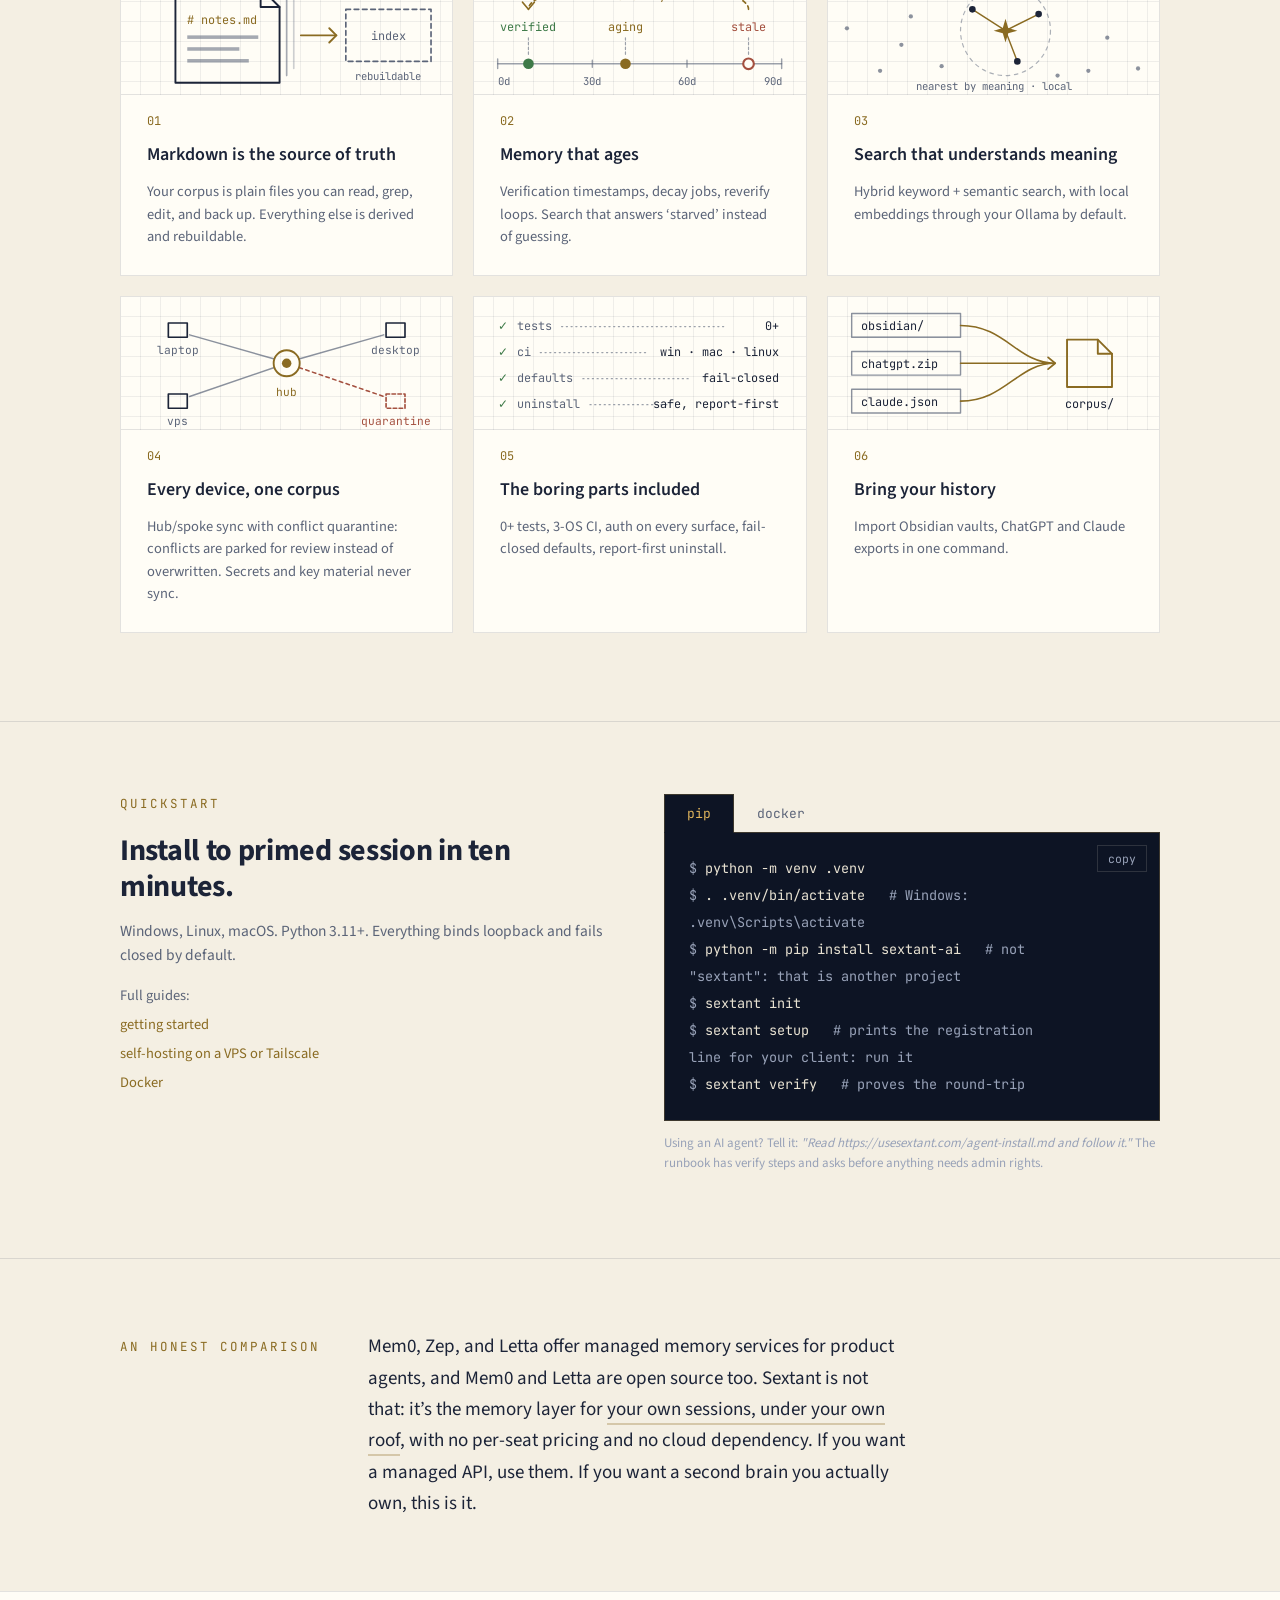
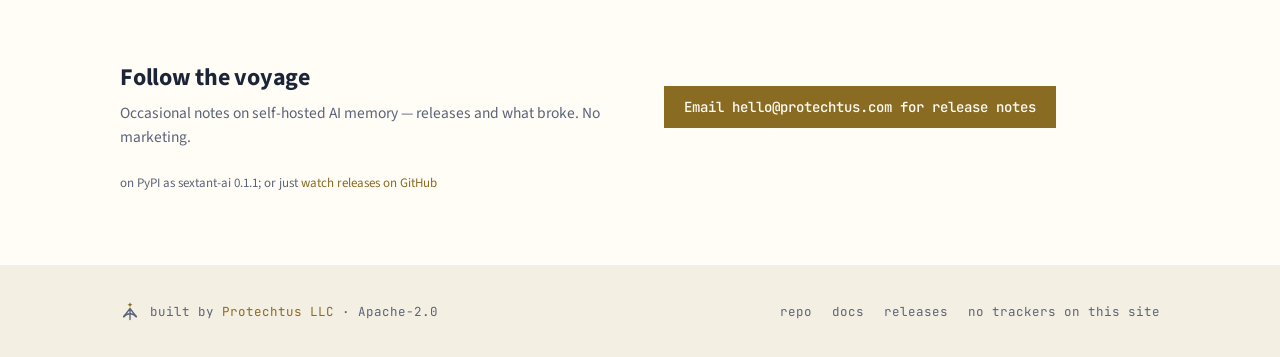
==== commit 400fba0a: "facts: refresh printed numbers (2026-11-28) keys: sextant.tests_rounded, sextant.version_v, site.ver" ====
--- a/index.html
+++ b/index.html
@@ -38,7 +38,7 @@
 <h1>Your AI forgets everything. Sextant remembers — and knows when it’s no longer sure.</h1>
 <p class="lede">A self-hosted memory and orchestration layer for your AI sessions. Plain markdown you own. Memory that ages, gets re-checked, and says so when it is no longer sure.</p>
 <div class="ctas"><a class="btn" href="https://github.com/protechtus/sextant">View on GitHub →</a><a class="textlink" href="#quickstart">Quickstart ↓</a></div>
-<p class="proof"><span data-fact="sextant.license">Apache-2.0</span> · <span data-fact="sextant.tests_rounded">7,100+</span> tests, CI on <span data-fact="sextant.ci_os_count">3</span> OSes · <span data-fact="sextant.mcp_tools">30</span> MCP tools · in daily use by its maker</p>
+<p class="proof"><span data-fact="sextant.license">Apache-2.0</span> · <span data-fact="sextant.tests_rounded">0+</span> tests, CI on <span data-fact="sextant.ci_os_count">3</span> OSes · <span data-fact="sextant.mcp_tools">30</span> MCP tools · in daily use by its maker</p>
 </div>
 <figure class="term" style="margin:0" aria-label="Example Claude Code session primed by Sextant">
 <div class="term-bar"><span>claude code — session start</span><b>sextant-mcp · <span data-fact="sextant.mcp_tools">30</span> tools</b></div>
@@ -71,7 +71,7 @@
 <li><div class="plate" aria-hidden="false"><svg viewBox="0 0 280 112" role="img" aria-label="Facts aging from verified to stale, then re-verified" style="display:block;width:100%;height:100%"><path d="M232 40 C232 12 46 12 46 40" fill="none" stroke-width="1.4" stroke-linecap="round" stroke-linejoin="round" style="stroke:var(--brass)" stroke-dasharray="3 3"></path><path d="M41 34 L46 40 L51 34" fill="none" stroke-width="1.4" stroke-linecap="round" stroke-linejoin="round" style="stroke:var(--brass)"></path><text x="139" y="32" text-anchor="middle" font-family="JetBrains Mono, monospace" font-size="9.5"  style="fill:var(--brass)">reverify</text><text x="46" y="58" text-anchor="middle" font-family="JetBrains Mono, monospace" font-size="10"  style="fill:var(--green)">verified</text><text x="128" y="58" text-anchor="middle" font-family="JetBrains Mono, monospace" font-size="10"  style="fill:var(--brass)">aging</text><text x="232" y="58" text-anchor="middle" font-family="JetBrains Mono, monospace" font-size="10"  style="fill:var(--red)">stale</text><path d="M46 64 V79 M128 64 V79 M232 64 V79" fill="none" stroke-width="1" stroke-linecap="round" stroke-linejoin="round" style="stroke:var(--muted)" stroke-dasharray="2 2" opacity=".6"></path><path d="M20 86 H260" fill="none" stroke-width="1.2" stroke-linecap="round" stroke-linejoin="round" style="stroke:var(--muted)" opacity=".6"></path><path d="M20 82 V90 M100 83 V89 M180 83 V89 M260 82 V90" fill="none" stroke-width="1.2" stroke-linecap="round" stroke-linejoin="round" style="stroke:var(--muted)" opacity=".6"></path><circle cx="46" cy="86" r="4.5" style="fill:var(--green)"></circle><circle cx="128" cy="86" r="4.5" style="fill:var(--brass)"></circle><circle cx="232" cy="86" r="4.5" fill="none" stroke-width="1.8" stroke-linecap="round" stroke-linejoin="round" style="stroke:var(--red);fill:var(--panel)"></circle><text x="20" y="104" text-anchor="start" font-family="JetBrains Mono, monospace" font-size="9"  style="fill:var(--muted)">0d</text><text x="100" y="104" text-anchor="middle" font-family="JetBrains Mono, monospace" font-size="9"  style="fill:var(--muted)">30d</text><text x="180" y="104" text-anchor="middle" font-family="JetBrains Mono, monospace" font-size="9"  style="fill:var(--muted)">60d</text><text x="260" y="104" text-anchor="end" font-family="JetBrains Mono, monospace" font-size="9"  style="fill:var(--muted)">90d</text></svg></div><span class="n">02</span><h3>Memory that ages</h3><p>Verification timestamps, decay jobs, reverify loops. Search that answers ‘starved’ instead of guessing.</p></li>
 <li><div class="plate" aria-hidden="false"><svg viewBox="0 0 280 112" role="img" aria-label="A query star connected to its nearest neighbours by meaning" style="display:block;width:100%;height:100%"><circle cx="150" cy="58" r="38" fill="none" stroke-width="1" stroke-linecap="round" stroke-linejoin="round" style="stroke:var(--muted)" stroke-dasharray="3 4" opacity=".5"></circle><circle cx="30" cy="24" r="1.8" style="fill:var(--muted)" opacity=".7"></circle><circle cx="62" cy="70" r="1.8" style="fill:var(--muted)" opacity=".7"></circle><circle cx="44" cy="92" r="1.8" style="fill:var(--muted)" opacity=".7"></circle><circle cx="88" cy="30" r="1.8" style="fill:var(--muted)" opacity=".7"></circle><circle cx="96" cy="88" r="1.8" style="fill:var(--muted)" opacity=".7"></circle><circle cx="210" cy="22" r="1.8" style="fill:var(--muted)" opacity=".7"></circle><circle cx="236" cy="64" r="1.8" style="fill:var(--muted)" opacity=".7"></circle><circle cx="254" cy="30" r="1.8" style="fill:var(--muted)" opacity=".7"></circle><circle cx="220" cy="92" r="1.8" style="fill:var(--muted)" opacity=".7"></circle><circle cx="262" cy="90" r="1.8" style="fill:var(--muted)" opacity=".7"></circle><circle cx="16" cy="56" r="1.8" style="fill:var(--muted)" opacity=".7"></circle><circle cx="194" cy="96" r="1.8" style="fill:var(--muted)" opacity=".7"></circle><circle cx="70" cy="46" r="1.8" style="fill:var(--muted)" opacity=".7"></circle><circle cx="118" cy="14" r="1.8" style="fill:var(--muted)" opacity=".7"></circle><path d="M150 58 L122 40 M150 58 L178 44 M150 58 L160 84" fill="none" stroke-width="1.2" stroke-linecap="round" stroke-linejoin="round" style="stroke:var(--brass)"></path><circle cx="122" cy="40" r="2.8" style="fill:var(--text)"></circle><circle cx="178" cy="44" r="2.8" style="fill:var(--text)"></circle><circle cx="160" cy="84" r="2.8" style="fill:var(--text)"></circle><path d="M150 48 L152.3 55.7 L160 58 L152.3 60.3 L150 68 L147.7 60.3 L140 58 L147.7 55.7 Z" style="fill:var(--brass)"></path><text x="140" y="108" text-anchor="middle" font-family="JetBrains Mono, monospace" font-size="9"  style="fill:var(--muted)">nearest by meaning · local</text></svg></div><span class="n">03</span><h3>Search that understands meaning</h3><p>Hybrid keyword + semantic search, with local embeddings through your Ollama by default.</p></li>
 <li><div class="plate" aria-hidden="false"><svg viewBox="0 0 280 112" role="img" aria-label="Hub and spoke sync with a quarantined conflict" style="display:block;width:100%;height:100%"><path d="M129.6 52.4 L58 32 M150.4 52.4 L222 32 M129.6 59.6 L58 84" fill="none" stroke-width="1.3" stroke-linecap="round" stroke-linejoin="round" style="stroke:var(--muted)" opacity=".7"></path><path d="M150.4 59.6 L222 84" fill="none" stroke-width="1.3" stroke-linecap="round" stroke-linejoin="round" style="stroke:var(--red)" stroke-dasharray="3 3"></path><circle cx="140" cy="56" r="11" fill="none" stroke-width="1.6" stroke-linecap="round" stroke-linejoin="round" style="stroke:var(--brass)"></circle><circle cx="140" cy="56" r="4" style="fill:var(--brass)"></circle><rect x="40" y="22" width="16" height="12" fill="none" stroke-width="1.4" stroke-linecap="round" stroke-linejoin="round" style="stroke:var(--text)"></rect><rect x="224" y="22" width="16" height="12" fill="none" stroke-width="1.4" stroke-linecap="round" stroke-linejoin="round" style="stroke:var(--text)"></rect><rect x="40" y="82" width="16" height="12" fill="none" stroke-width="1.4" stroke-linecap="round" stroke-linejoin="round" style="stroke:var(--text)"></rect><rect x="224" y="82" width="16" height="12" stroke-dasharray="3 2" fill="none" stroke-width="1.4" stroke-linecap="round" stroke-linejoin="round" style="stroke:var(--red)"></rect><text x="48" y="48" text-anchor="middle" font-family="JetBrains Mono, monospace" font-size="9.5"  style="fill:var(--muted)">laptop</text><text x="232" y="48" text-anchor="middle" font-family="JetBrains Mono, monospace" font-size="9.5"  style="fill:var(--muted)">desktop</text><text x="48" y="108" text-anchor="middle" font-family="JetBrains Mono, monospace" font-size="9.5"  style="fill:var(--muted)">vps</text><text x="232" y="108" text-anchor="middle" font-family="JetBrains Mono, monospace" font-size="9.5"  style="fill:var(--red)">quarantine</text><text x="140" y="84" text-anchor="middle" font-family="JetBrains Mono, monospace" font-size="9.5"  style="fill:var(--brass)">hub</text></svg></div><span class="n">04</span><h3>Every device, one corpus</h3><p>Hub/spoke sync with conflict quarantine: conflicts are parked for review instead of overwritten. Secrets and key material never sync.</p></li>
-<li><div class="plate" aria-hidden="false"><svg viewBox="0 0 280 112" role="img" aria-label="Readout: tests, CI, defaults, uninstall" style="display:block;width:100%;height:100%"><text x="20" y="28" text-anchor="start" font-family="JetBrains Mono, monospace" font-size="10"  style="fill:var(--green)">✓</text><text x="36" y="28" text-anchor="start" font-family="JetBrains Mono, monospace" font-size="10"  style="fill:var(--muted)">tests</text><path d="M74 25 H214" fill="none" stroke-width="1" stroke-linecap="round" stroke-linejoin="round" style="stroke:var(--muted)" stroke-dasharray="1 3" opacity=".6"></path><text x="258" y="28" text-anchor="end" font-family="JetBrains Mono, monospace" font-size="10"  style="fill:var(--text)" data-fact="sextant.tests_rounded">7,100+</text><text x="20" y="50" text-anchor="start" font-family="JetBrains Mono, monospace" font-size="10"  style="fill:var(--green)">✓</text><text x="36" y="50" text-anchor="start" font-family="JetBrains Mono, monospace" font-size="10"  style="fill:var(--muted)">ci</text><path d="M56 47 H148" fill="none" stroke-width="1" stroke-linecap="round" stroke-linejoin="round" style="stroke:var(--muted)" stroke-dasharray="1 3" opacity=".6"></path><text x="258" y="50" text-anchor="end" font-family="JetBrains Mono, monospace" font-size="10"  style="fill:var(--text)">win · mac · linux</text><text x="20" y="72" text-anchor="start" font-family="JetBrains Mono, monospace" font-size="10"  style="fill:var(--green)">✓</text><text x="36" y="72" text-anchor="start" font-family="JetBrains Mono, monospace" font-size="10"  style="fill:var(--muted)">defaults</text><path d="M92 69 H184" fill="none" stroke-width="1" stroke-linecap="round" stroke-linejoin="round" style="stroke:var(--muted)" stroke-dasharray="1 3" opacity=".6"></path><text x="258" y="72" text-anchor="end" font-family="JetBrains Mono, monospace" font-size="10"  style="fill:var(--text)">fail-closed</text><text x="20" y="94" text-anchor="start" font-family="JetBrains Mono, monospace" font-size="10"  style="fill:var(--green)">✓</text><text x="36" y="94" text-anchor="start" font-family="JetBrains Mono, monospace" font-size="10"  style="fill:var(--muted)">uninstall</text><path d="M98 91 H166" fill="none" stroke-width="1" stroke-linecap="round" stroke-linejoin="round" style="stroke:var(--muted)" stroke-dasharray="1 3" opacity=".6"></path><text x="258" y="94" text-anchor="end" font-family="JetBrains Mono, monospace" font-size="10"  style="fill:var(--text)">safe, report-first</text></svg></div><span class="n">05</span><h3>The boring parts included</h3><p><span data-fact="sextant.tests_rounded">7,100+</span> tests, <span data-fact="sextant.ci_os_count">3</span>-OS CI, auth on every surface, fail-closed defaults, report-first uninstall.</p></li>
+<li><div class="plate" aria-hidden="false"><svg viewBox="0 0 280 112" role="img" aria-label="Readout: tests, CI, defaults, uninstall" style="display:block;width:100%;height:100%"><text x="20" y="28" text-anchor="start" font-family="JetBrains Mono, monospace" font-size="10"  style="fill:var(--green)">✓</text><text x="36" y="28" text-anchor="start" font-family="JetBrains Mono, monospace" font-size="10"  style="fill:var(--muted)">tests</text><path d="M74 25 H214" fill="none" stroke-width="1" stroke-linecap="round" stroke-linejoin="round" style="stroke:var(--muted)" stroke-dasharray="1 3" opacity=".6"></path><text x="258" y="28" text-anchor="end" font-family="JetBrains Mono, monospace" font-size="10"  style="fill:var(--text)" data-fact="sextant.tests_rounded">0+</text><text x="20" y="50" text-anchor="start" font-family="JetBrains Mono, monospace" font-size="10"  style="fill:var(--green)">✓</text><text x="36" y="50" text-anchor="start" font-family="JetBrains Mono, monospace" font-size="10"  style="fill:var(--muted)">ci</text><path d="M56 47 H148" fill="none" stroke-width="1" stroke-linecap="round" stroke-linejoin="round" style="stroke:var(--muted)" stroke-dasharray="1 3" opacity=".6"></path><text x="258" y="50" text-anchor="end" font-family="JetBrains Mono, monospace" font-size="10"  style="fill:var(--text)">win · mac · linux</text><text x="20" y="72" text-anchor="start" font-family="JetBrains Mono, monospace" font-size="10"  style="fill:var(--green)">✓</text><text x="36" y="72" text-anchor="start" font-family="JetBrains Mono, monospace" font-size="10"  style="fill:var(--muted)">defaults</text><path d="M92 69 H184" fill="none" stroke-width="1" stroke-linecap="round" stroke-linejoin="round" style="stroke:var(--muted)" stroke-dasharray="1 3" opacity=".6"></path><text x="258" y="72" text-anchor="end" font-family="JetBrains Mono, monospace" font-size="10"  style="fill:var(--text)">fail-closed</text><text x="20" y="94" text-anchor="start" font-family="JetBrains Mono, monospace" font-size="10"  style="fill:var(--green)">✓</text><text x="36" y="94" text-anchor="start" font-family="JetBrains Mono, monospace" font-size="10"  style="fill:var(--muted)">uninstall</text><path d="M98 91 H166" fill="none" stroke-width="1" stroke-linecap="round" stroke-linejoin="round" style="stroke:var(--muted)" stroke-dasharray="1 3" opacity=".6"></path><text x="258" y="94" text-anchor="end" font-family="JetBrains Mono, monospace" font-size="10"  style="fill:var(--text)">safe, report-first</text></svg></div><span class="n">05</span><h3>The boring parts included</h3><p><span data-fact="sextant.tests_rounded">0+</span> tests, <span data-fact="sextant.ci_os_count">3</span>-OS CI, auth on every surface, fail-closed defaults, report-first uninstall.</p></li>
 <li><div class="plate" aria-hidden="false"><svg viewBox="0 0 280 112" role="img" aria-label="Three exports converging into one corpus" style="display:block;width:100%;height:100%"><rect x="20" y="14" width="92" height="20" fill="none" stroke-width="1.2" stroke-linecap="round" stroke-linejoin="round" style="stroke:var(--muted)" opacity=".7"></rect><rect x="20" y="46" width="92" height="20" fill="none" stroke-width="1.2" stroke-linecap="round" stroke-linejoin="round" style="stroke:var(--muted)" opacity=".7"></rect><rect x="20" y="78" width="92" height="20" fill="none" stroke-width="1.2" stroke-linecap="round" stroke-linejoin="round" style="stroke:var(--muted)" opacity=".7"></rect><text x="28" y="28" text-anchor="start" font-family="JetBrains Mono, monospace" font-size="10"  style="fill:var(--text)">obsidian/</text><text x="28" y="60" text-anchor="start" font-family="JetBrains Mono, monospace" font-size="10"  style="fill:var(--text)">chatgpt.zip</text><text x="28" y="92" text-anchor="start" font-family="JetBrains Mono, monospace" font-size="10"  style="fill:var(--text)">claude.json</text><path d="M112 24 C150 24 160 56 192 56 M112 56 H192 M112 88 C150 88 160 56 192 56" fill="none" stroke-width="1.3" stroke-linecap="round" stroke-linejoin="round" style="stroke:var(--brass)"></path><path d="M186 51 L192 56 L186 61" fill="none" stroke-width="1.5" stroke-linecap="round" stroke-linejoin="round" style="stroke:var(--brass)"></path><path d="M202 36 H228 L240 48 V76 H202 Z" fill="none" stroke-width="1.6" stroke-linecap="round" stroke-linejoin="round" style="stroke:var(--brass)"></path><path d="M228 36 V48 H240" fill="none" stroke-width="1.6" stroke-linecap="round" stroke-linejoin="round" style="stroke:var(--brass)"></path><text x="221" y="94" text-anchor="middle" font-family="JetBrains Mono, monospace" font-size="10"  style="fill:var(--text)">corpus/</text></svg></div><span class="n">06</span><h3>Bring your history</h3><p>Import Obsidian vaults, ChatGPT and Claude exports in one command.</p></li>
 </ul>
 </div></section>
